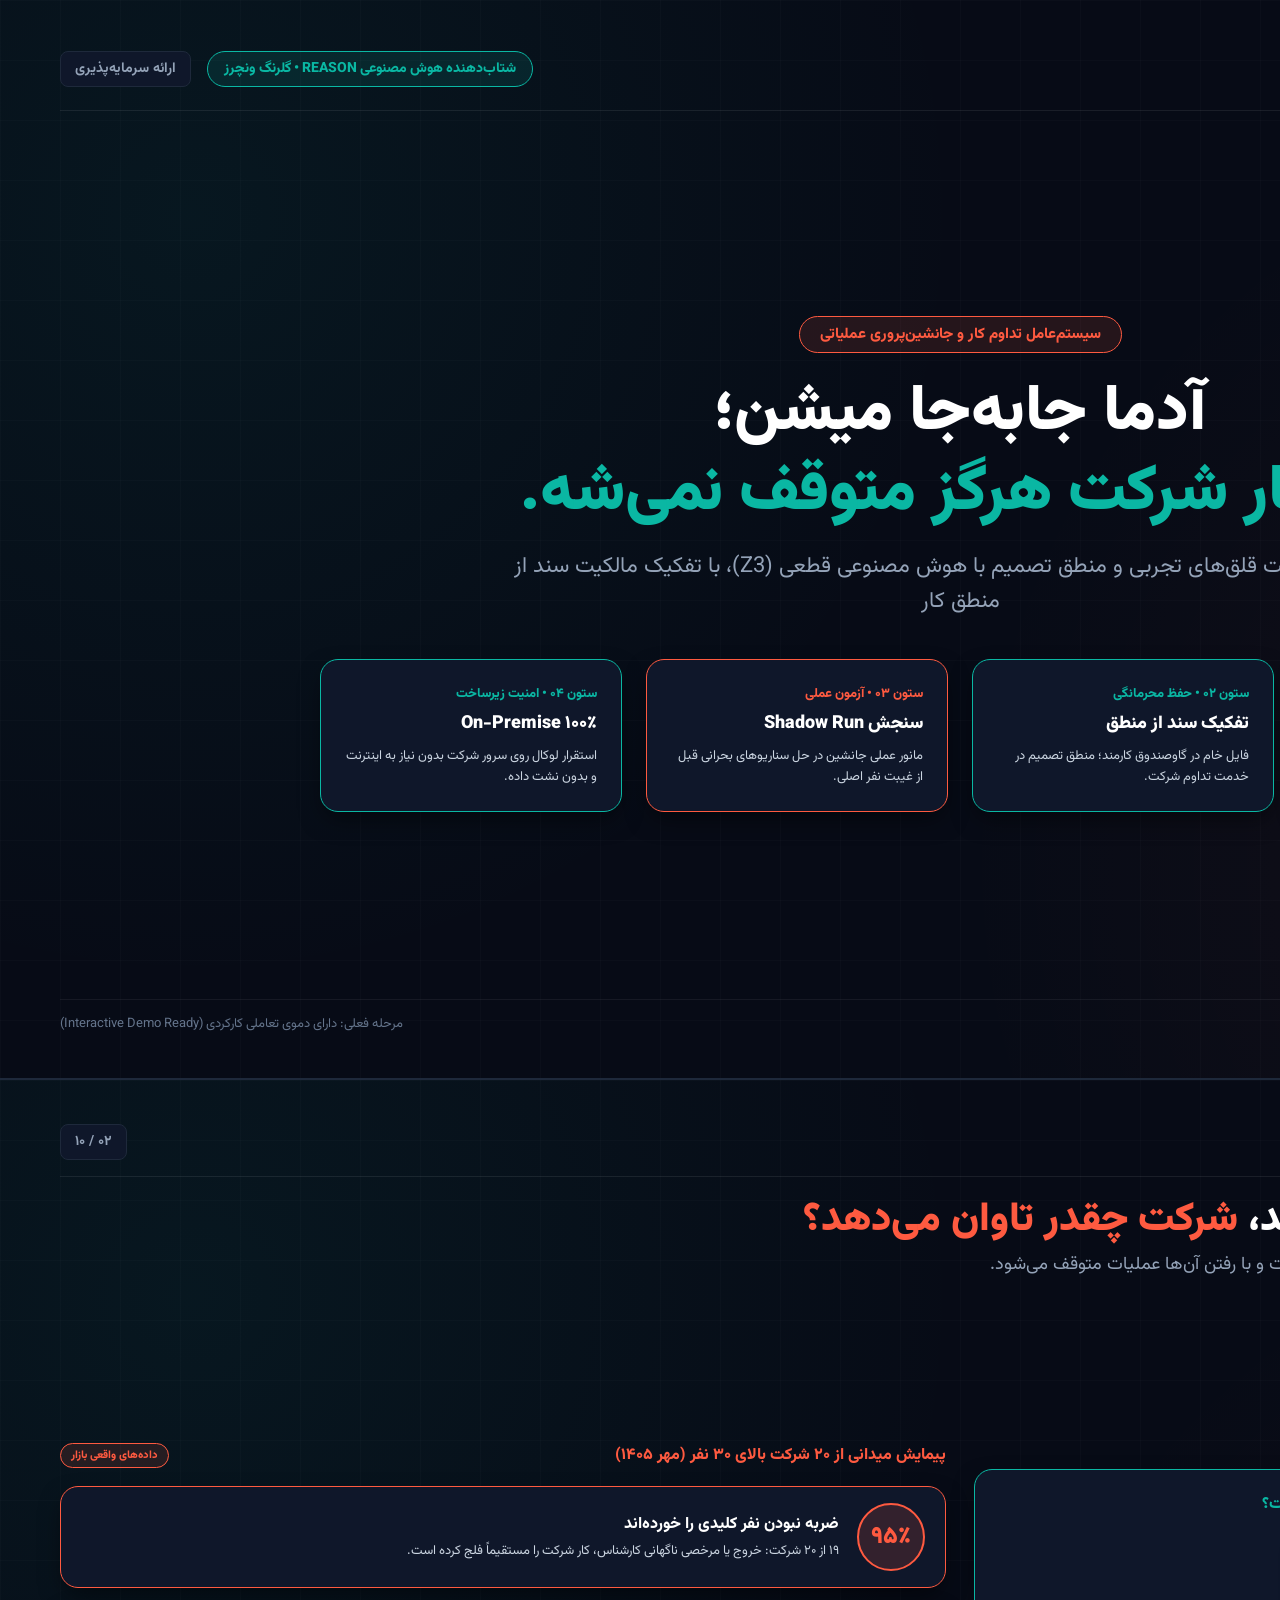
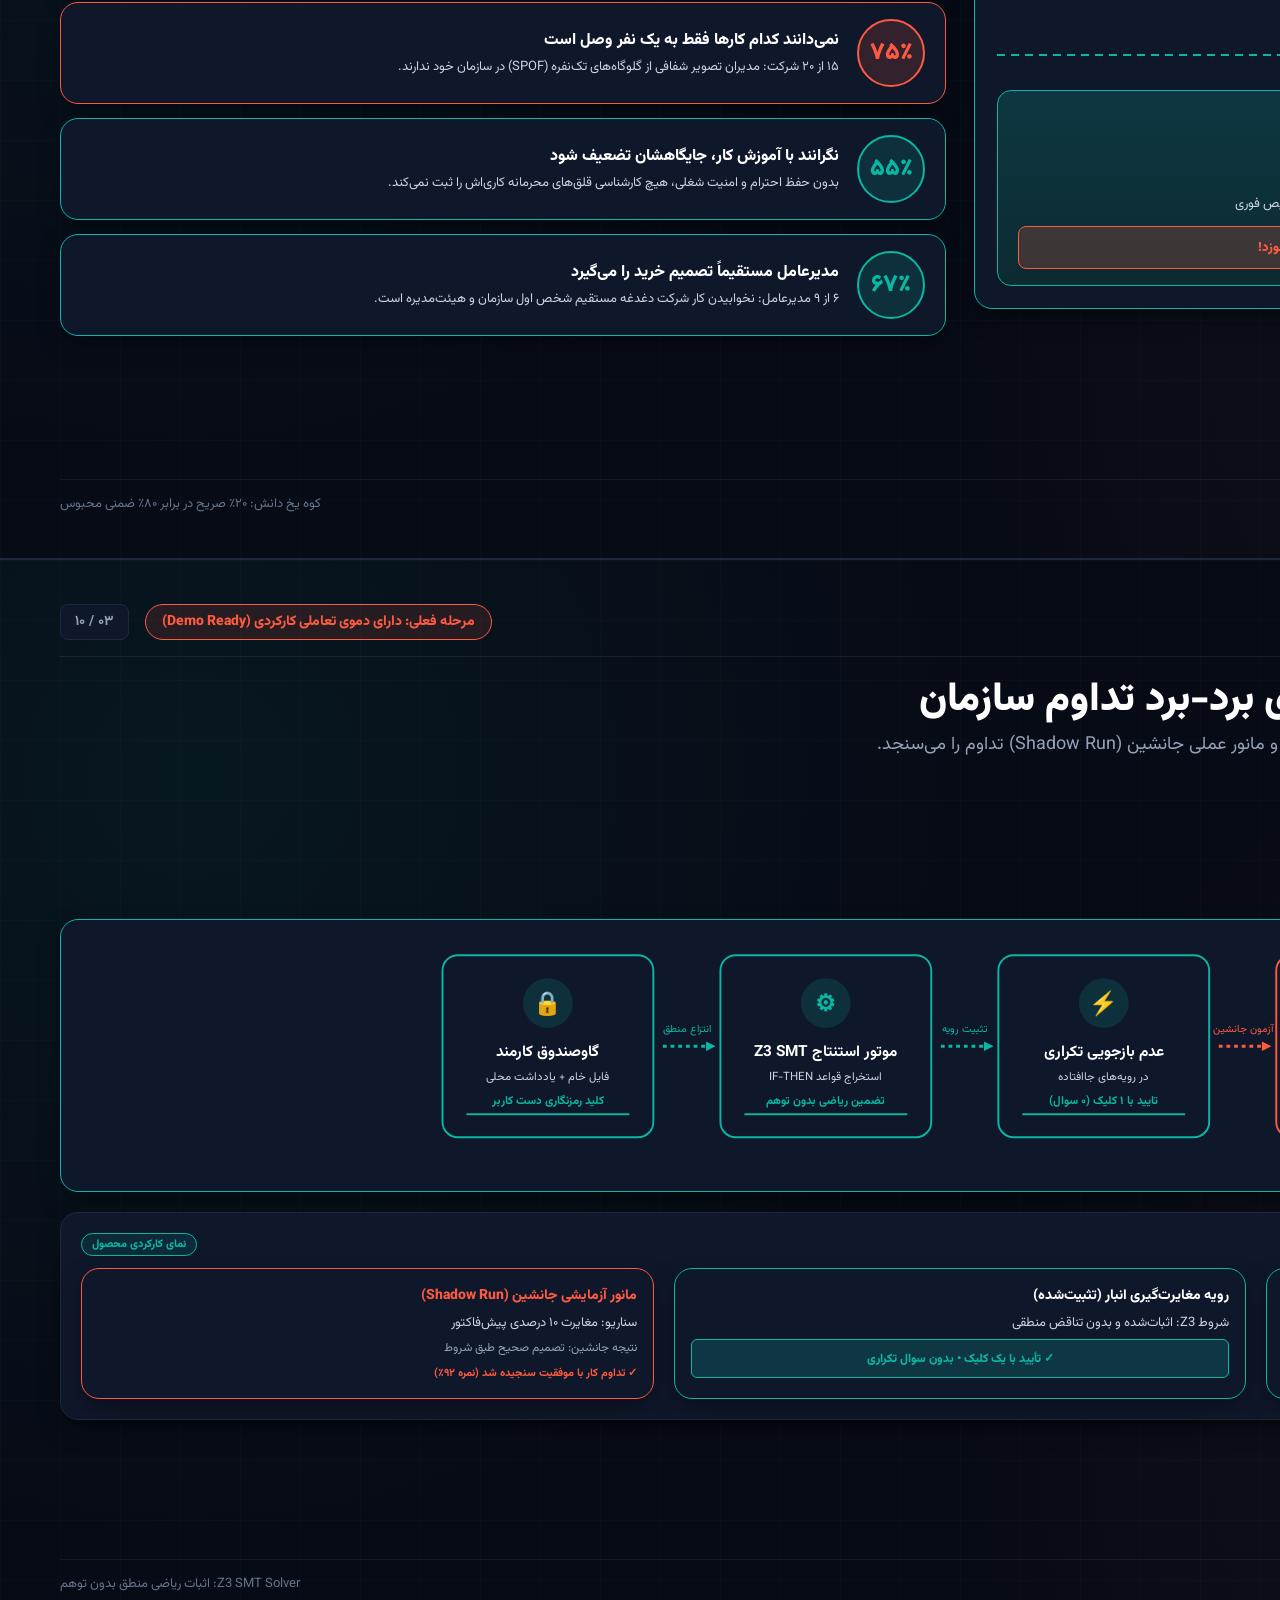
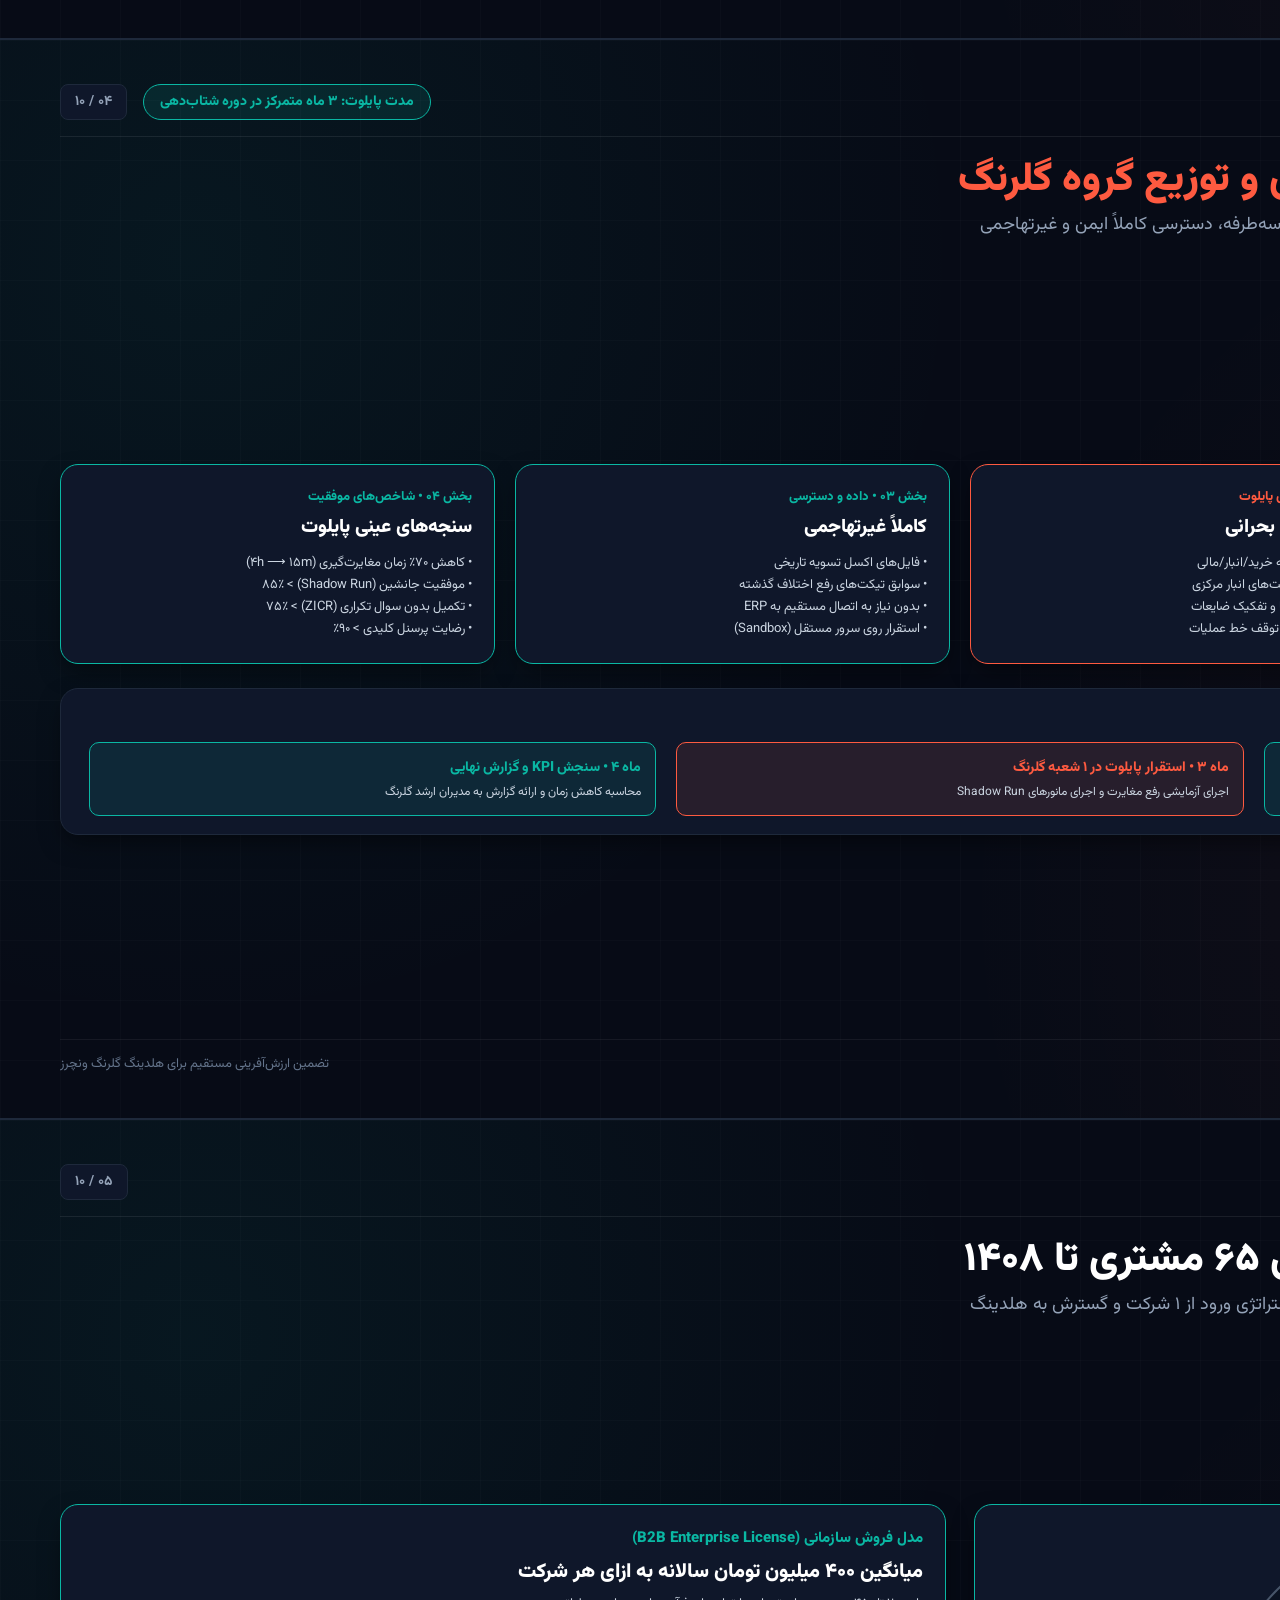
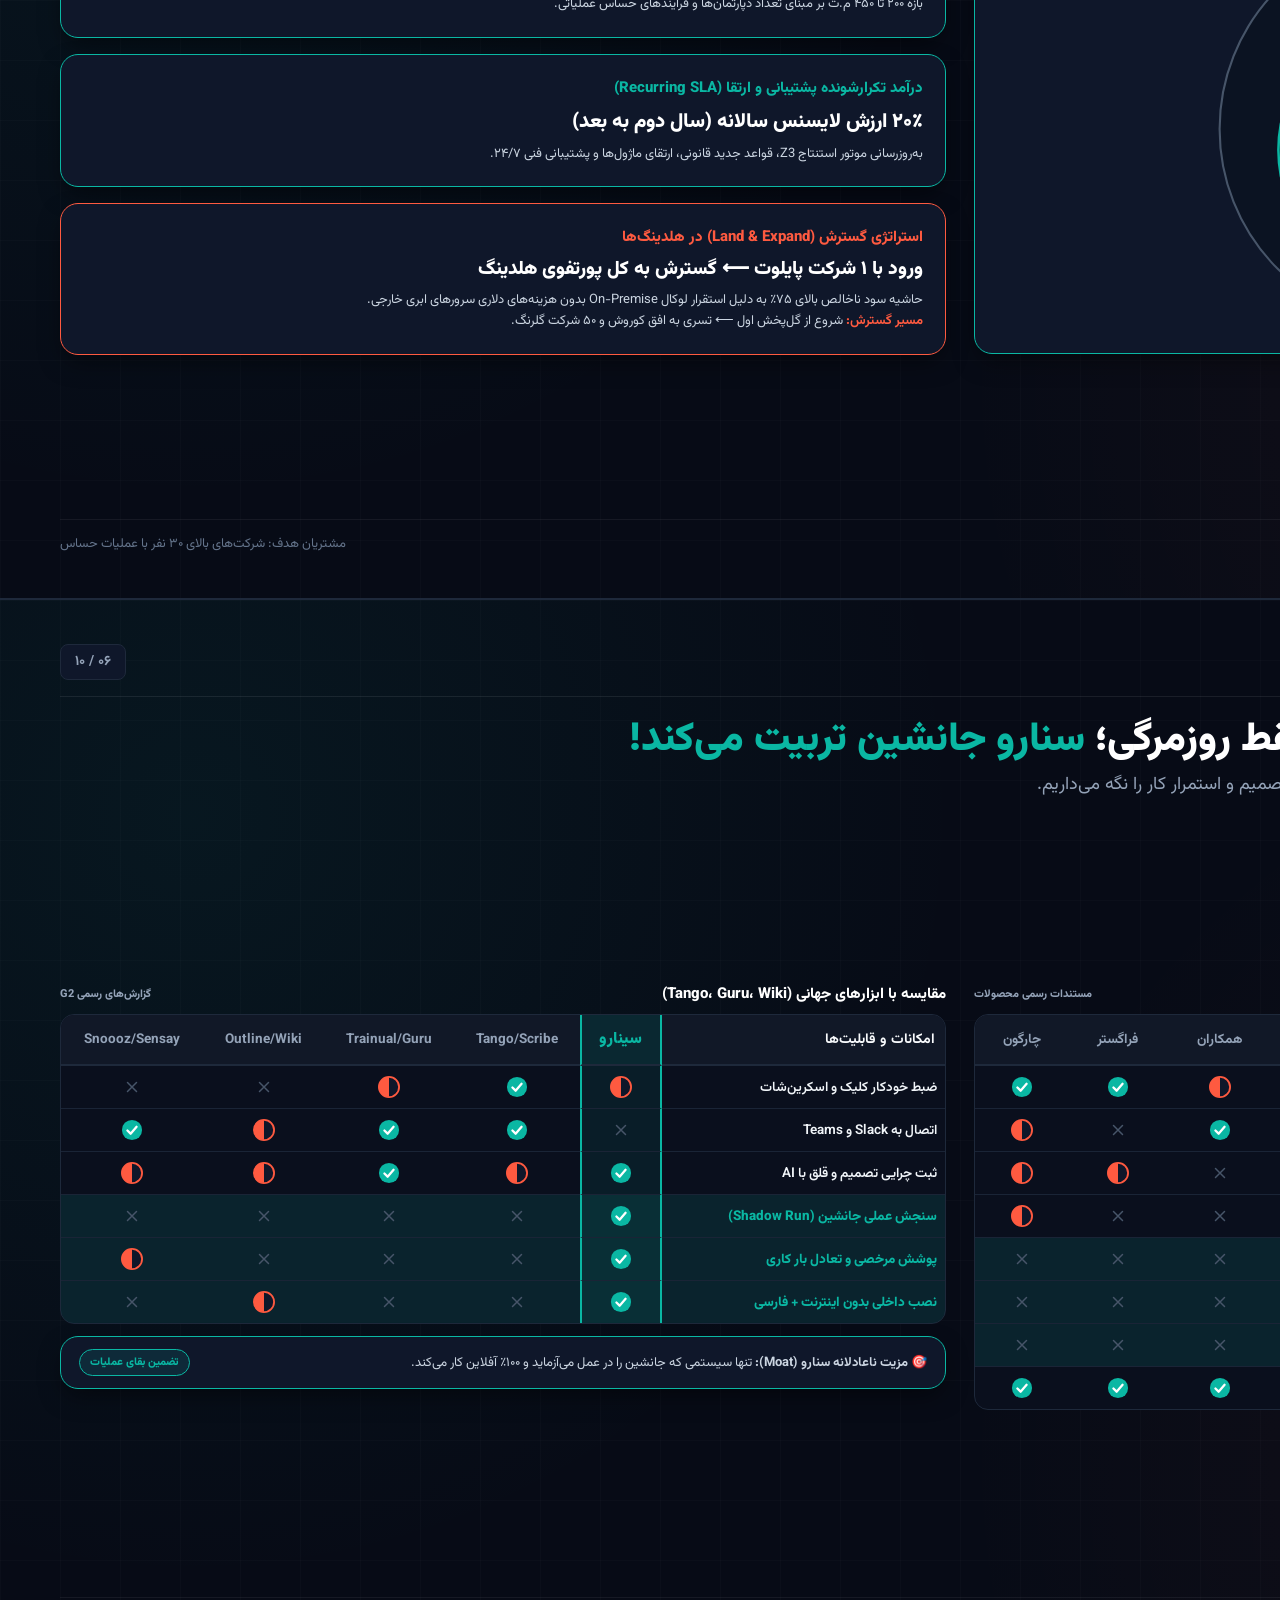
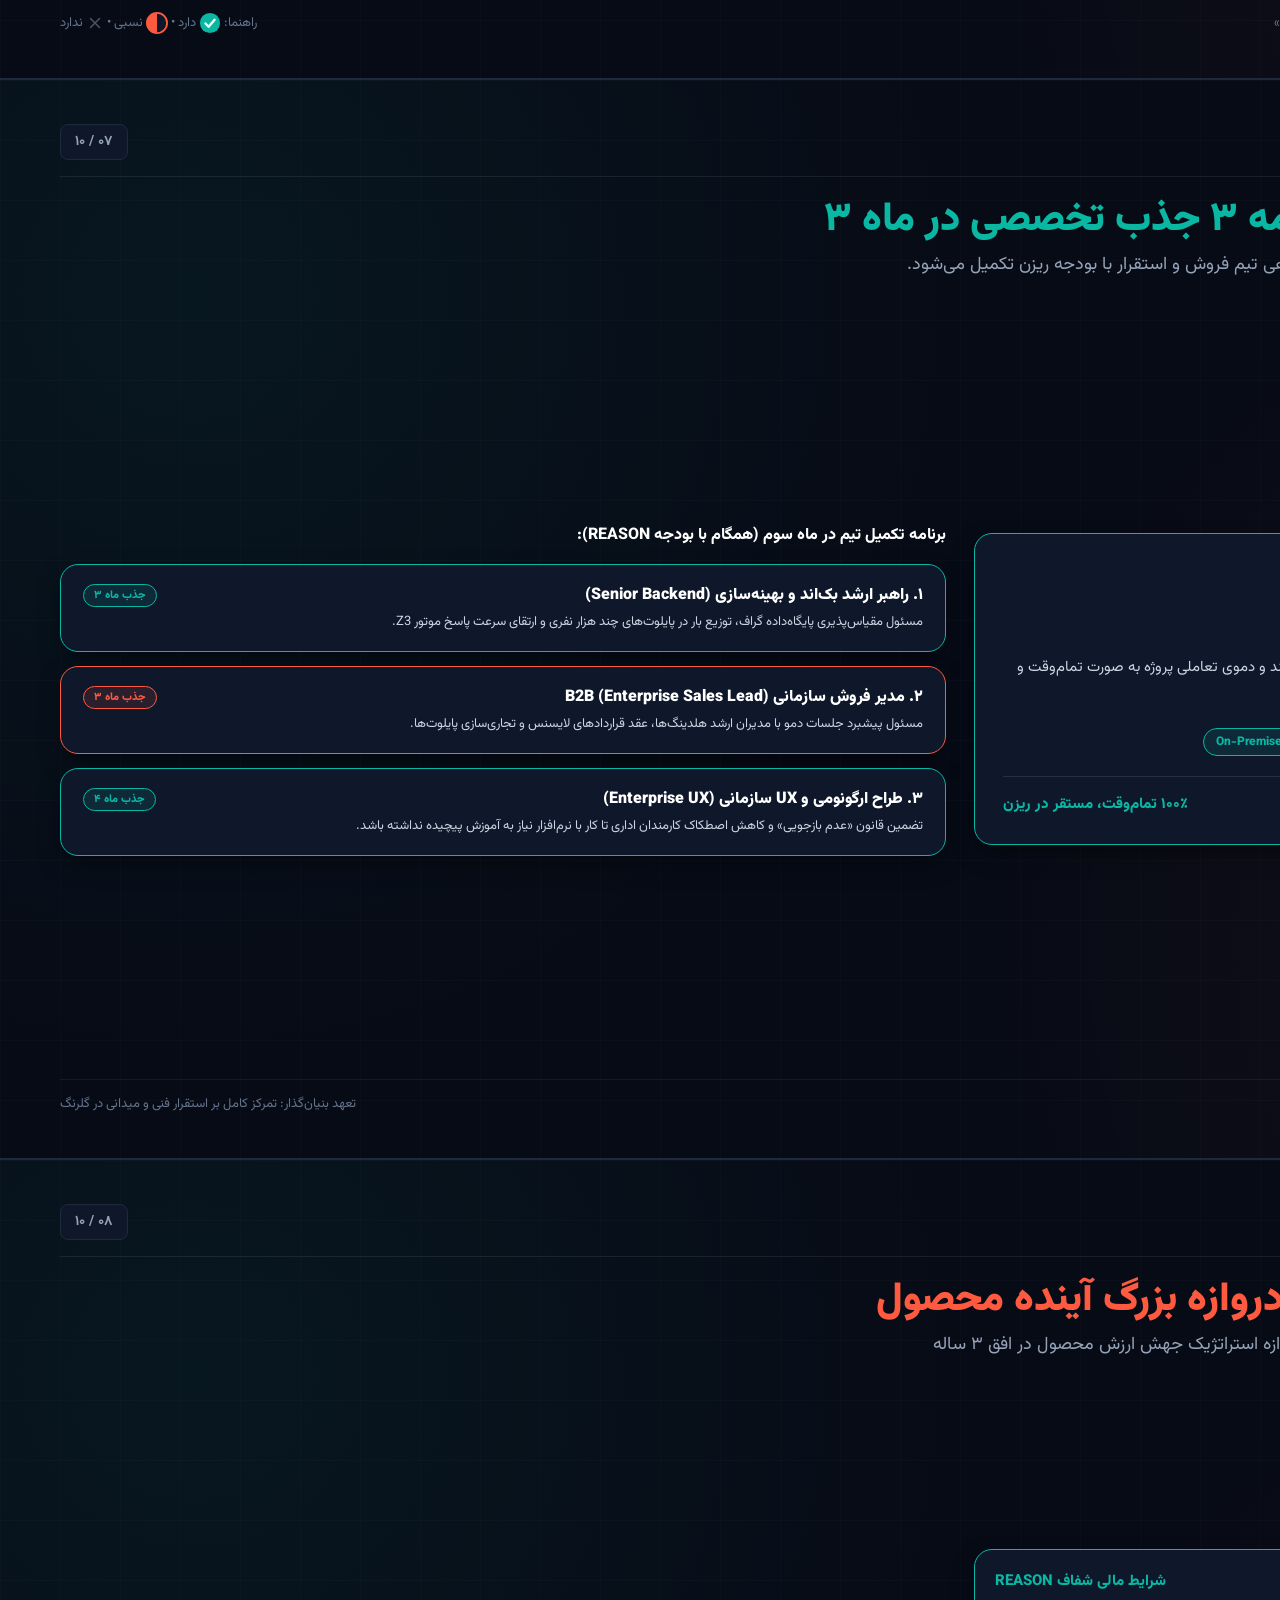
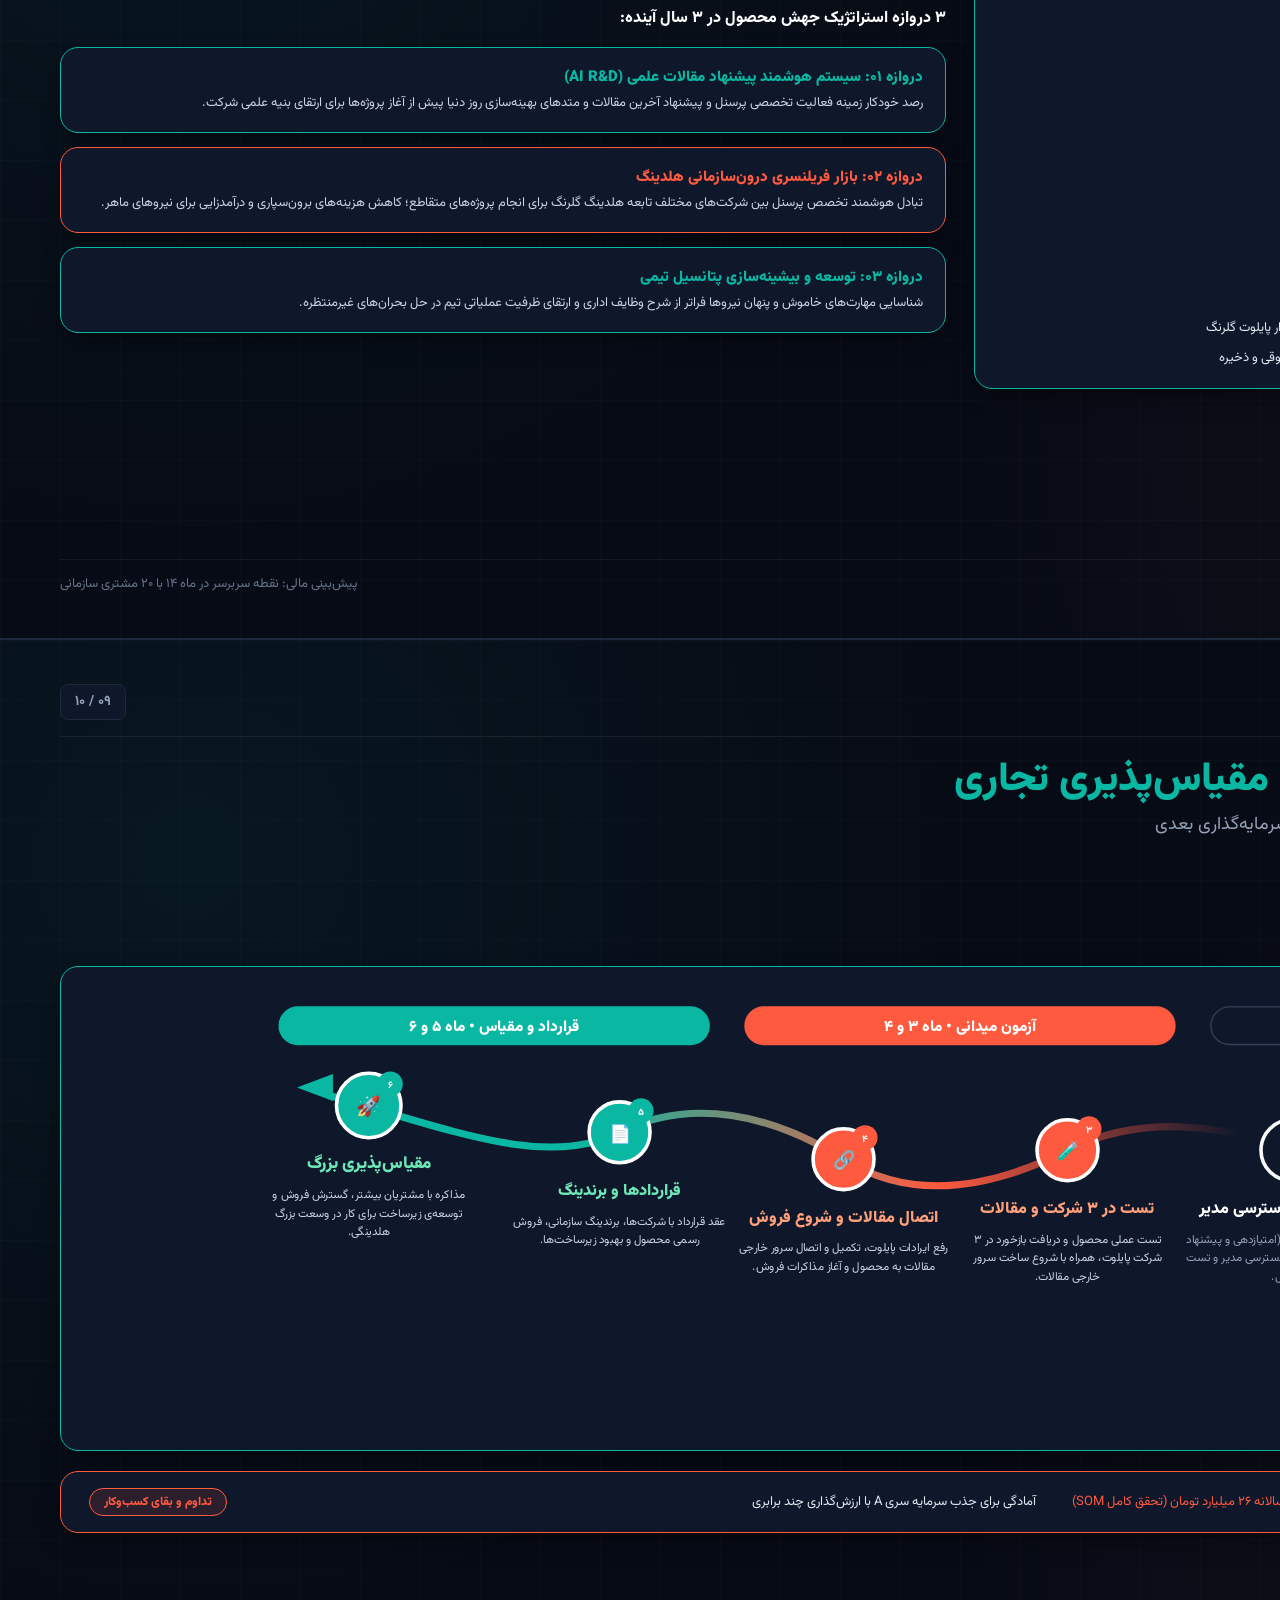
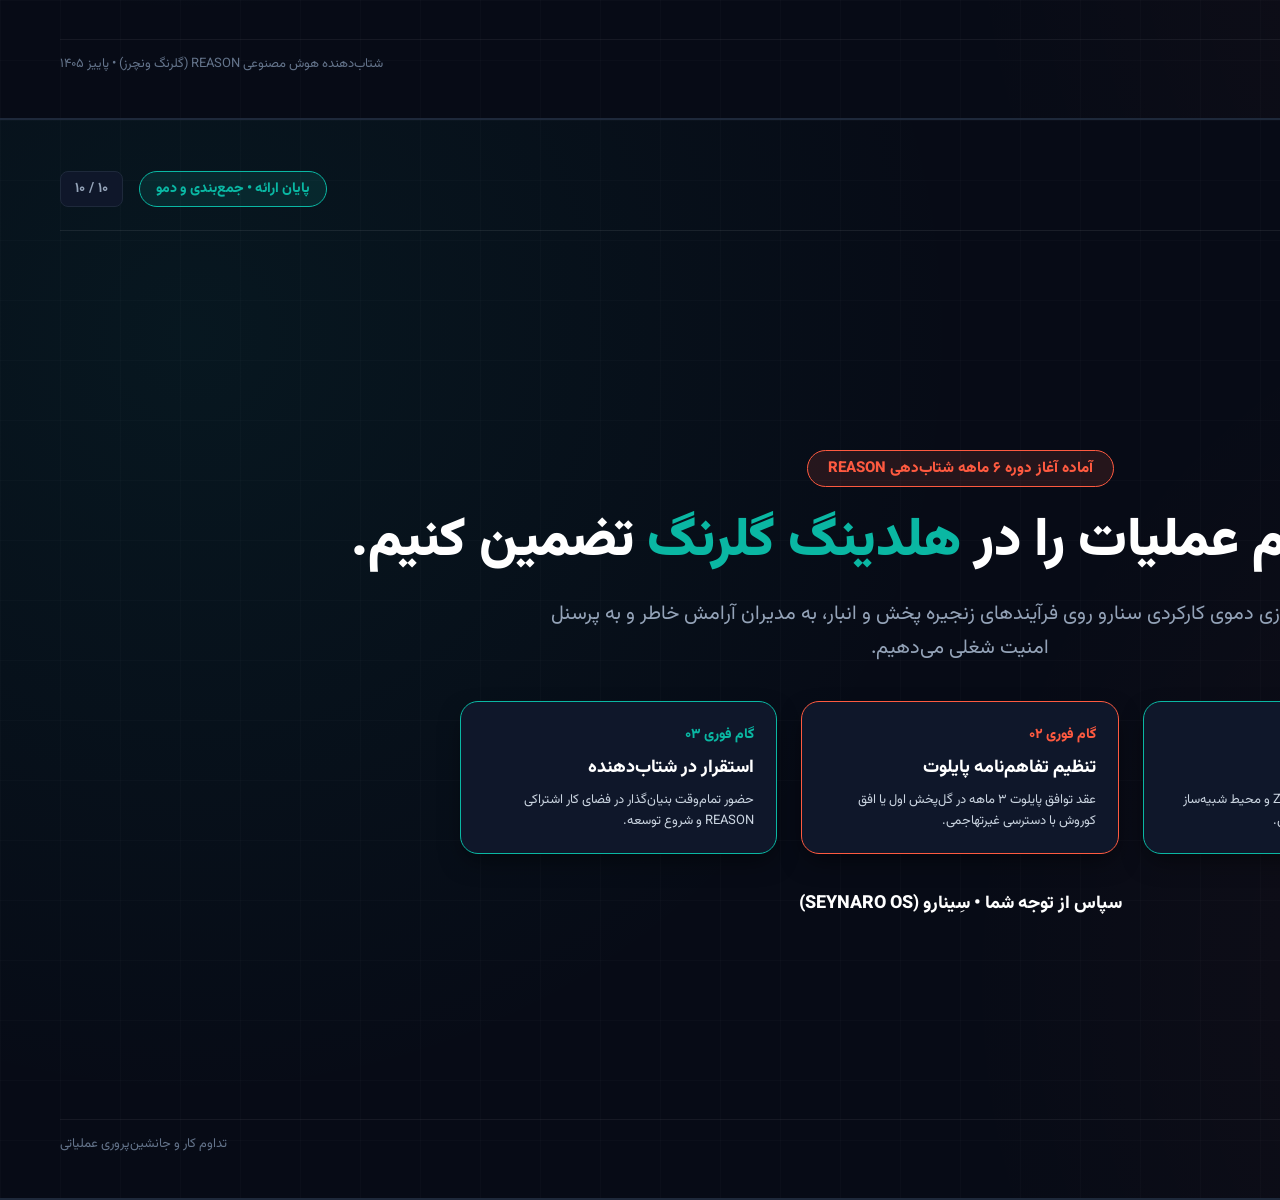
==== Pich-Deck/SEYNARO_Pitch_Deck_REASON.html @ 6a700e8c "Initial commit: Seynaro project documents, pitch deck, solution, website, and agent skills" ====
<!DOCTYPE html>
<html lang="fa" dir="rtl">
<head>
<meta charset="UTF-8">
<title>SEYNARO Pitch Deck - REASON Accelerator (Golrang Ventures)</title>
<style>
@import url('https://fonts.googleapis.com/css2?family=Vazirmatn:wght@300;400;500;600;700;800;900&display=swap');

* {
  box-sizing: border-box;
  margin: 0;
  padding: 0;
  -webkit-font-smoothing: antialiased;
}

body {
  font-family: 'Vazirmatn', -apple-system, BlinkMacSystemFont, 'Segoe UI', Roboto, sans-serif;
  background-color: #050811;
  color: #F8FAFC;
  direction: rtl;
  overflow-x: hidden;
}

@page {
  size: 1920px 1080px;
  margin: 0;
}

.slide {
  width: 1920px;
  height: 1080px;
  max-width: 1920px;
  max-height: 1080px;
  position: relative;
  page-break-after: always;
  background-color: #070B16;
  background-image: 
    radial-gradient(circle at 10% 20%, rgba(10, 183, 163, 0.07) 0%, transparent 40%),
    radial-gradient(circle at 90% 80%, rgba(254, 90, 64, 0.06) 0%, transparent 40%),
    linear-gradient(rgba(255, 255, 255, 0.015) 1px, transparent 1px),
    linear-gradient(90deg, rgba(255, 255, 255, 0.015) 1px, transparent 1px);
  background-size: 100% 100%, 100% 100%, 60px 60px, 60px 60px;
  padding: 44px 60px;
  display: flex;
  flex-direction: column;
  justify-content: space-between;
  overflow: hidden;
  border-bottom: 2px solid #1E293B;
}

.slide-header {
  display: flex;
  justify-content: space-between;
  align-items: center;
  border-bottom: 1.5px solid rgba(255, 255, 255, 0.08);
  padding-bottom: 16px;
  margin-bottom: 18px;
}

.header-left, .header-right {
  display: flex;
  align-items: center;
  gap: 16px;
}

.badge-tag {
  background: rgba(10, 183, 163, 0.12);
  border: 1.5px solid #0AB7A3;
  color: #0AB7A3;
  padding: 6px 16px;
  border-radius: 9999px;
  font-size: 14px;
  font-weight: 800;
  display: inline-flex;
  align-items: center;
  gap: 8px;
}

.badge-tag.coral {
  background: rgba(254, 90, 64, 0.12);
  border-color: #FE5A40;
  color: #FE5A40;
}

.slide-num-pill {
  background: #0F172A;
  border: 1px solid #1E293B;
  color: #94A3B8;
  padding: 6px 14px;
  border-radius: 8px;
  font-size: 14px;
  font-weight: 700;
}

.logo-container {
  display: flex;
  align-items: center;
  gap: 12px;
}

.logo-text {
  font-size: 24px;
  font-weight: 900;
  letter-spacing: -0.5px;
  color: #FFFFFF;
}

.logo-text span {
  color: #0AB7A3;
}

.slide-title-group {
  margin-bottom: 20px;
}

.slide-main-title {
  font-size: 40px;
  font-weight: 900;
  line-height: 1.25;
  color: #FFFFFF;
  margin-bottom: 6px;
}

.slide-subtitle {
  font-size: 18px;
  font-weight: 400;
  color: #94A3B8;
  line-height: 1.6;
}

.slide-body {
  flex: 1;
  display: flex;
  flex-direction: column;
  justify-content: center;
  position: relative;
  z-index: 10;
}

.slide-footer {
  display: flex;
  justify-content: space-between;
  align-items: center;
  padding-top: 14px;
  border-top: 1px solid rgba(255, 255, 255, 0.06);
  font-size: 13px;
  color: #64748B;
}

.slide-footer-right {
  display: flex;
  align-items: center;
  gap: 20px;
}

.grid-2 {
  display: grid;
  grid-template-columns: 1fr 1fr;
  gap: 28px;
  align-items: center;
}

.card-dark {
  background: #0F172A;
  border: 1.5px solid #1E293B;
  border-radius: 18px;
  padding: 24px;
  position: relative;
  box-shadow: 0 10px 25px -5px rgba(0, 0, 0, 0.5);
}

.comp-table {
  width: 100%;
  border-collapse: separate;
  border-spacing: 0;
  border-radius: 14px;
  overflow: hidden;
  border: 1.5px solid #1E293B;
  background: #0A0F1D;
  font-size: 13.5px;
}

.comp-table th {
  background: #111827;
  padding: 12px 10px;
  color: #94A3B8;
  font-weight: 700;
  text-align: center;
  border-bottom: 2px solid #1E293B;
}

.comp-table th.th-feature {
  text-align: right;
  width: 32%;
  color: #F8FAFC;
  font-size: 14px;
}

.comp-table th.th-seynaro {
  background: rgba(10, 183, 163, 0.15);
  color: #0AB7A3;
  font-weight: 900;
  font-size: 16px;
  border-left: 2px solid #0AB7A3;
  border-right: 2px solid #0AB7A3;
}

.comp-table td {
  padding: 10px 8px;
  text-align: center;
  border-bottom: 1px solid #1A2436;
  color: #CBD5E1;
}

.comp-table td.td-feature {
  text-align: right;
  font-weight: 600;
  color: #F1F5F9;
}

.comp-table td.td-seynaro {
  background: rgba(10, 183, 163, 0.08);
  font-weight: 800;
  border-left: 2px solid #0AB7A3;
  border-right: 2px solid #0AB7A3;
}

.comp-table tr:last-child td {
  border-bottom: none;
}
</style>
</head>
<body>

<div class="slide" id="slide-1">
  <div class="slide-header">
    <div class="header-right">
      <div class="logo-container">
        <svg viewBox="540 360 860 960" width="44" height="50" style="vertical-align: middle;">
  <defs>
    <mask id="logo_m" maskUnits="userSpaceOnUse" x="500" y="300" width="960" height="1100">
      <rect x="500" y="300" width="960" height="1100" fill="#fff"/>
      <circle cx="1020" cy="740" r="112" fill="#000"/>
      <circle cx="910" cy="948" r="112" fill="#000"/>
    </mask>
  </defs>
  <g mask="url(#logo_m)" stroke-linecap="round" stroke-width="260" fill="none">
    <line x1="1010" y1="530" x2="710" y2="870" stroke="#0AB7A3"/>
    <line x1="1220" y1="820" x2="940" y2="1160" stroke="#F8FAFC"/>
  </g>
  <circle cx="1020" cy="740" r="54" fill="#FE5A40"/>
  <circle cx="910" cy="948" r="54" fill="#FE5A40"/>
</svg>
        <div class="logo-text">سِینارو <span>SEYNARO</span></div>
      </div>
    </div>
    <div class="header-left">
      <div class="badge-tag">شتاب‌دهنده هوش مصنوعی REASON • گلرنگ ونچرز</div>
      <div class="slide-num-pill">ارائه سرمایه‌پذیری</div>
    </div>
  </div>

  <div class="slide-body" style="align-items: center; text-align: center; justify-content: center;">
    <div class="badge-tag coral" style="font-size: 15px; padding: 6px 20px; margin-bottom: 20px;">سیستم‌عامل تداوم کار و جانشین‌پروری عملیاتی</div>
    
    <h1 style="font-size: 64px; font-weight: 900; line-height: 1.25; margin-bottom: 16px; color: #FFFFFF;">
      آدما جابه‌جا میشن؛<br>
      <span style="color: #0AB7A3;">اما کار شرکت هرگز متوقف نمی‌شه.</span>
    </h1>
    
    <p style="font-size: 22px; color: #94A3B8; max-width: 900px; line-height: 1.6; margin-bottom: 40px;">
      راهکار جامع ثبت قلق‌های تجربی و منطق تصمیم با هوش مصنوعی قطعی (Z3)، با تفکیک مالکیت سند از منطق کار
    </p>

    <div style="display: grid; grid-template-columns: repeat(4, 1fr); gap: 24px; width: 100%; max-width: 1280px; text-align: right;">
      <div class="card-dark" style="border-color: #0AB7A3;">
        <div style="font-size: 13px; font-weight: 800; color: #0AB7A3; margin-bottom: 6px;">ستون ۰۱ • منطق قطعی</div>
        <div style="font-size: 18px; font-weight: 900; color: #FFFFFF; margin-bottom: 8px;">استنتاج Z3 SMT</div>
        <div style="font-size: 13px; color: #CBD5E1; line-height: 1.6;">اثبات ریاضی درستی تصمیمات بدون توهم مدل‌های زبانی.</div>
      </div>

      <div class="card-dark" style="border-color: #0AB7A3;">
        <div style="font-size: 13px; font-weight: 800; color: #0AB7A3; margin-bottom: 6px;">ستون ۰۲ • حفظ محرمانگی</div>
        <div style="font-size: 18px; font-weight: 900; color: #FFFFFF; margin-bottom: 8px;">تفکیک سند از منطق</div>
        <div style="font-size: 13px; color: #CBD5E1; line-height: 1.6;">فایل خام در گاوصندوق کارمند؛ منطق تصمیم در خدمت تداوم شرکت.</div>
      </div>

      <div class="card-dark" style="border-color: #FE5A40;">
        <div style="font-size: 13px; font-weight: 800; color: #FE5A40; margin-bottom: 6px;">ستون ۰۳ • آزمون عملی</div>
        <div style="font-size: 18px; font-weight: 900; color: #FFFFFF; margin-bottom: 8px;">سنجش Shadow Run</div>
        <div style="font-size: 13px; color: #CBD5E1; line-height: 1.6;">مانور عملی جانشین در حل سناریوهای بحرانی قبل از غیبت نفر اصلی.</div>
      </div>

      <div class="card-dark" style="border-color: #0AB7A3;">
        <div style="font-size: 13px; font-weight: 800; color: #0AB7A3; margin-bottom: 6px;">ستون ۰۴ • امنیت زیرساخت</div>
        <div style="font-size: 18px; font-weight: 900; color: #FFFFFF; margin-bottom: 8px;">۱۰۰٪ On-Premise</div>
        <div style="font-size: 13px; color: #CBD5E1; line-height: 1.6;">استقرار لوکال روی سرور شرکت بدون نیاز به اینترنت و بدون نشت داده.</div>
      </div>
    </div>
  </div>

  <div class="slide-footer">
    <div>ارائه ارزیابی شتاب‌دهنده REASON (گلرنگ ونچرز) • پاییز ۱۴۰۵</div>
    <div class="slide-footer-right">
      <span>مرحله فعلی: دارای دموی تعاملی کارکردی (Interactive Demo Ready)</span>
    </div>
  </div>
</div>


<div class="slide" id="slide-2">
  <div class="slide-header">
    <div class="header-right">
      <div class="badge-tag coral">اسلاید ۱ از ۸ • مسئله</div>
    </div>
    <div class="header-left">
      <div class="slide-num-pill">۰۲ / ۱۰</div>
    </div>
  </div>

  <div class="slide-title-group">
    <h1 class="slide-main-title">
      اگر فردا صبح ۳ کارشناس کلیدی نیایند، <span style="color: #FE5A40;">شرکت چقدر تاوان می‌دهد؟</span>
    </h1>
    <p class="slide-subtitle">
      دستورالعمل‌ها در سیستم هست؛ اما قلق‌های حل بحران در ذهن افراد محبوس است و با رفتن آن‌ها عملیات متوقف می‌شود.
    </p>
  </div>

  <div class="slide-body">
    <div class="grid-2">
      <!-- Right: Knowledge Iceberg HTML + Vector Architecture -->
      <div class="card-dark" style="border-color: #0AB7A3; padding: 22px; display: flex; flex-direction: column; justify-content: space-between; height: 440px;">
        <!-- Card Header -->
        <div style="font-size: 16px; font-weight: 800; color: #0AB7A3; text-align: center;">
          کوه یخ دانش سازمانی: چرایی تصمیم‌ها کجاست؟
        </div>

        <!-- Upper Tip: Explicit Knowledge (20%) -->
        <div style="background: #F8FAFC; border: 1.5px solid #FFFFFF; border-radius: 12px; padding: 10px 16px; text-align: center; max-width: 340px; margin: 4px auto 0; box-shadow: 0 4px 15px rgba(0,0,0,0.4);">
          <div style="font-size: 15px; font-weight: 900; color: #070B16;">۲۰٪ دانش صریح (مکتوب و رسمی)</div>
          <div style="font-size: 12px; color: #334155; font-weight: 700; margin-top: 3px;">اکسل‌ها، مستندات، آیین‌نامه‌ها</div>
          <div style="font-size: 11px; color: #FE5A40; font-weight: 800; margin-top: 2px;">(منسوخ پس از ۶ ماه)</div>
        </div>

        <!-- Waterline Separator -->
        <div style="margin: 8px 0; display: flex; align-items: center; justify-content: center; gap: 10px;">
          <div style="flex: 1; height: 1.5px; background: repeating-linear-gradient(to left, #0AB7A3, #0AB7A3 8px, transparent 8px, transparent 14px);"></div>
          <span style="font-size: 11px; font-weight: 800; color: #0AB7A3; background: #070B16; padding: 3px 12px; border-radius: 20px; border: 1px solid #0AB7A3;">سطح آب • مرز آشکاری دانش</span>
          <div style="flex: 1; height: 1.5px; background: repeating-linear-gradient(to right, #0AB7A3, #0AB7A3 8px, transparent 8px, transparent 14px);"></div>
        </div>

        <!-- Lower Massive Body: Tacit Knowledge (80%) -->
        <div style="background: linear-gradient(180deg, rgba(10, 183, 163, 0.2) 0%, rgba(6, 78, 59, 0.35) 100%); border: 1.5px solid #0AB7A3; border-radius: 14px; padding: 16px 20px; text-align: center; display: flex; flex-direction: column; gap: 8px;">
          <div style="font-size: 18px; font-weight: 900; color: #FFFFFF;">۸۰٪ دانش ضمنی (کوه یخ پنهان)</div>
          <div style="font-size: 14px; font-weight: 700; color: #A7F3D0;">قلق‌های تجربی و فوت‌وفن حیاتی کار</div>
          <div style="font-size: 13px; color: #CBD5E1; line-height: 1.6;">
            «اگر مدیر باتجربه بود چه تصمیمی می‌گرفت؟»<br>
            استثناهای نانوشته در تسویه و انبار • ارتباطات غیررسمی برای ترخیص فوری
          </div>
          
          <div style="background: rgba(254, 90, 64, 0.2); border: 1px solid #FE5A40; border-radius: 8px; padding: 8px 12px; margin-top: 4px;">
            <span style="font-size: 13px; font-weight: 900; color: #FE5A40;">
              با خروج یا غیبت کارشناس، این ۸۰٪ کاملاً در سازمان می‌سوزد!
            </span>
          </div>
        </div>
      </div>

      <!-- Left: Survey Infographic Cards (Clean HTML with high contrast & zero overlap) -->
      <div style="display: flex; flex-direction: column; gap: 14px;">
        <div style="display: flex; justify-content: space-between; align-items: center; margin-bottom: 4px;">
          <span style="font-size: 16px; font-weight: 800; color: #FE5A40;">پیمایش میدانی از ۲۰ شرکت بالای ۳۰ نفر (مهر ۱۴۰۵)</span>
          <span class="badge-tag coral" style="font-size: 11px; padding: 3px 10px;">داده‌های واقعی بازار</span>
        </div>

        <!-- Metric 1 -->
        <div class="card-dark" style="border-color: #FE5A40; padding: 16px 20px; display: flex; align-items: center; gap: 18px;">
          <div style="min-width: 68px; height: 68px; border-radius: 50%; background: rgba(254, 90, 64, 0.15); border: 2px solid #FE5A40; display: flex; align-items: center; justify-content: center; font-size: 24px; font-weight: 900; color: #FE5A40;">
            ۹۵٪
          </div>
          <div>
            <div style="font-size: 16px; font-weight: 800; color: #FFFFFF; margin-bottom: 4px;">ضربه نبودن نفر کلیدی را خورده‌اند</div>
            <div style="font-size: 13px; color: #CBD5E1;">۱۹ از ۲۰ شرکت: خروج یا مرخصی ناگهانی کارشناس، کار شرکت را مستقیماً فلج کرده است.</div>
          </div>
        </div>

        <!-- Metric 2 -->
        <div class="card-dark" style="border-color: #FE5A40; padding: 16px 20px; display: flex; align-items: center; gap: 18px;">
          <div style="min-width: 68px; height: 68px; border-radius: 50%; background: rgba(254, 90, 64, 0.15); border: 2px solid #FE5A40; display: flex; align-items: center; justify-content: center; font-size: 24px; font-weight: 900; color: #FE5A40;">
            ۷۵٪
          </div>
          <div>
            <div style="font-size: 16px; font-weight: 800; color: #FFFFFF; margin-bottom: 4px;">نمی‌دانند کدام کارها فقط به یک نفر وصل است</div>
            <div style="font-size: 13px; color: #CBD5E1;">۱۵ از ۲۰ شرکت: مدیران تصویر شفافی از گلوگاه‌های تک‌نفره (SPOF) در سازمان خود ندارند.</div>
          </div>
        </div>

        <!-- Metric 3 -->
        <div class="card-dark" style="border-color: #0AB7A3; padding: 16px 20px; display: flex; align-items: center; gap: 18px;">
          <div style="min-width: 68px; height: 68px; border-radius: 50%; background: rgba(10, 183, 163, 0.15); border: 2px solid #0AB7A3; display: flex; align-items: center; justify-content: center; font-size: 24px; font-weight: 900; color: #0AB7A3;">
            ۵۵٪
          </div>
          <div>
            <div style="font-size: 16px; font-weight: 800; color: #FFFFFF; margin-bottom: 4px;">نگرانند با آموزش کار، جایگاهشان تضعیف شود</div>
            <div style="font-size: 13px; color: #CBD5E1;">بدون حفظ احترام و امنیت شغلی، هیچ کارشناسی قلق‌های محرمانه کاری‌اش را ثبت نمی‌کند.</div>
          </div>
        </div>

        <!-- Metric 4 -->
        <div class="card-dark" style="border-color: #0AB7A3; padding: 16px 20px; display: flex; align-items: center; gap: 18px;">
          <div style="min-width: 68px; height: 68px; border-radius: 50%; background: rgba(10, 183, 163, 0.15); border: 2px solid #0AB7A3; display: flex; align-items: center; justify-content: center; font-size: 24px; font-weight: 900; color: #0AB7A3;">
            ۶۷٪
          </div>
          <div>
            <div style="font-size: 16px; font-weight: 800; color: #FFFFFF; margin-bottom: 4px;">مدیرعامل مستقیماً تصمیم خرید را می‌گیرد</div>
            <div style="font-size: 13px; color: #CBD5E1;">۶ از ۹ مدیرعامل: نخوابیدن کار شرکت دغدغه مستقیم شخص اول سازمان و هیئت‌مدیره است.</div>
          </div>
        </div>
      </div>
    </div>
  </div>

  <div class="slide-footer">
    <div>نکته راهنمای شتاب‌دهنده: «ارائه را با مسئله آغاز کنید؛ اگر عدد یا نمونه واقعی دارید حتماً بیاورید.»</div>
    <div class="slide-footer-right">
      <span>کوه یخ دانش: ۲۰٪ صریح در برابر ۸۰٪ ضمنی محبوس</span>
    </div>
  </div>
</div>


<div class="slide" id="slide-3">
  <div class="slide-header">
    <div class="header-right">
      <div class="badge-tag">اسلاید ۲ از ۸ • راهکار و نقش هوش مصنوعی</div>
    </div>
    <div class="header-left">
      <div class="badge-tag coral">مرحله فعلی: دارای دموی تعاملی کارکردی (Demo Ready)</div>
      <div class="slide-num-pill">۰۳ / ۱۰</div>
    </div>
  </div>

  <div class="slide-title-group">
    <h1 class="slide-main-title">
      سند نزد کارمند، <span style="color: #0AB7A3;">منطق نزد شرکت:</span> بازی برد-برد تداوم سازمان
    </h1>
    <p class="slide-subtitle">
      چرا هوش مصنوعی؟ استنتاج قطعی Z3 SMT چرایی و شروط کار را استخراج می‌کند و مانور عملی جانشین (Shadow Run) تداوم را می‌سنجد.
    </p>
  </div>

  <div class="slide-body">
    <!-- SVG Architecture Flow -->
    <div class="card-dark" style="border-color: #0AB7A3; padding: 16px; margin-bottom: 20px;">
      <svg viewBox="0 0 1100 240" width="100%" height="230" style="overflow: visible;">
  <!-- Node 1: Employee Vault -->
  <g transform="translate(10, 20)">
    <rect x="0" y="0" width="220" height="190" rx="16" fill="#0F172A" stroke="#0AB7A3" stroke-width="2"/>
    <circle cx="110" cy="50" r="26" fill="rgba(10, 183, 163, 0.15)"/>
    <text x="110" y="58" fill="#0AB7A3" font-size="24" font-weight="bold" text-anchor="middle">🔒</text>
    <text x="110" y="105" fill="#FFFFFF" font-size="16" font-weight="bold" text-anchor="middle">گاوصندوق کارمند</text>
    <text x="110" y="130" fill="#CBD5E1" font-size="12" text-anchor="middle">فایل خام + یادداشت محلی</text>
    <text x="110" y="155" fill="#0AB7A3" font-size="12" font-weight="bold" text-anchor="middle">کلید رمزنگاری دست کاربر</text>
    <rect x="25" y="165" width="170" height="2" fill="#0AB7A3"/>
  </g>

  <!-- Flow 1 -->
  <path d="M 240 115 L 290 115" stroke="#0AB7A3" stroke-width="3" stroke-dasharray="4,4"/>
  <polygon points="295,115 285,110 285,120" fill="#0AB7A3"/>
  <text x="265" y="100" fill="#0AB7A3" font-size="11" text-anchor="middle">انتزاع منطق</text>

  <!-- Node 2: Logic Extraction Gate -->
  <g transform="translate(300, 20)">
    <rect x="0" y="0" width="220" height="190" rx="16" fill="#0F172A" stroke="#0AB7A3" stroke-width="2"/>
    <circle cx="110" cy="50" r="26" fill="rgba(10, 183, 163, 0.15)"/>
    <text x="110" y="58" fill="#0AB7A3" font-size="24" font-weight="bold" text-anchor="middle">⚙</text>
    <text x="110" y="105" fill="#FFFFFF" font-size="16" font-weight="bold" text-anchor="middle">موتور استنتاج Z3 SMT</text>
    <text x="110" y="130" fill="#CBD5E1" font-size="12" text-anchor="middle">استخراج قواعد IF-THEN</text>
    <text x="110" y="155" fill="#0AB7A3" font-size="12" font-weight="bold" text-anchor="middle">تضمین ریاضی بدون توهم</text>
    <rect x="25" y="165" width="170" height="2" fill="#0AB7A3"/>
  </g>

  <!-- Flow 2 -->
  <path d="M 530 115 L 580 115" stroke="#0AB7A3" stroke-width="3" stroke-dasharray="4,4"/>
  <polygon points="585,115 575,110 575,120" fill="#0AB7A3"/>
  <text x="555" y="100" fill="#0AB7A3" font-size="11" text-anchor="middle">تثبیت رویه</text>

  <!-- Node 3: Zero Interrogation Flow -->
  <g transform="translate(590, 20)">
    <rect x="0" y="0" width="220" height="190" rx="16" fill="#0F172A" stroke="#0AB7A3" stroke-width="2"/>
    <circle cx="110" cy="50" r="26" fill="rgba(10, 183, 163, 0.15)"/>
    <text x="110" y="58" fill="#0AB7A3" font-size="24" font-weight="bold" text-anchor="middle">⚡</text>
    <text x="110" y="105" fill="#FFFFFF" font-size="16" font-weight="bold" text-anchor="middle">عدم بازجویی تکراری</text>
    <text x="110" y="130" fill="#CBD5E1" font-size="12" text-anchor="middle">در رویه‌های جاافتاده</text>
    <text x="110" y="155" fill="#0AB7A3" font-size="12" font-weight="bold" text-anchor="middle">تایید با ۱ کلیک (۰ سوال)</text>
    <rect x="25" y="165" width="170" height="2" fill="#0AB7A3"/>
  </g>

  <!-- Flow 3 -->
  <path d="M 820 115 L 870 115" stroke="#FE5A40" stroke-width="3" stroke-dasharray="4,4"/>
  <polygon points="875,115 865,110 865,120" fill="#FE5A40"/>
  <text x="845" y="100" fill="#FE5A40" font-size="11" text-anchor="middle">آزمون جانشین</text>

  <!-- Node 4: Shadow Run Successor -->
  <g transform="translate(880, 20)">
    <rect x="0" y="0" width="210" height="190" rx="16" fill="#0F172A" stroke="#FE5A40" stroke-width="2"/>
    <circle cx="105" cy="50" r="26" fill="rgba(254, 90, 64, 0.15)"/>
    <text x="105" y="58" fill="#FE5A40" font-size="24" font-weight="bold" text-anchor="middle">🎯</text>
    <text x="105" y="105" fill="#FFFFFF" font-size="16" font-weight="bold" text-anchor="middle">شبیه‌ساز Shadow Run</text>
    <text x="105" y="130" fill="#CBD5E1" font-size="12" text-anchor="middle">مانور عملی در Sandbox</text>
    <text x="105" y="155" fill="#FE5A40" font-size="12" font-weight="bold" text-anchor="middle">تضمین قطعی تداوم کار</text>
    <rect x="25" y="165" width="160" height="2" fill="#FE5A40"/>
  </g>
</svg>
    </div>

    <!-- UI Mockup HTML Card (Clean, responsive, high contrast) -->
    <div class="card-dark" style="padding: 20px;">
      <div style="font-size: 14px; font-weight: 800; color: #FFFFFF; margin-bottom: 12px; display: flex; justify-content: space-between; align-items: center;">
        <span>شمایل تعاملی نرم‌افزار سنارو (Interactive UI Mockup)</span>
        <span class="badge-tag" style="font-size: 11px; padding: 2px 10px;">نمای کارکردی محصول</span>
      </div>

      <div style="display: grid; grid-template-columns: repeat(3, 1fr); gap: 20px;">
        <div class="card-dark" style="border-color: #0AB7A3; padding: 16px;">
          <div style="font-size: 14px; font-weight: 800; color: #0AB7A3; margin-bottom: 6px;">گاوصندوق امن کارشناس</div>
          <div style="font-size: 13px; color: #CBD5E1; margin-bottom: 6px;">فایل‌ها و اکسل‌های خام: رمزنگاری محلی</div>
          <div style="font-size: 12px; color: #94A3B8;">استخراج خودکار منطق تصمیم: فعال</div>
          <div style="font-size: 11px; color: #0AB7A3; margin-top: 8px; font-weight: bold;">✓ عدم دسترسی مستقیم مدیر به فایل‌های شخصی</div>
        </div>

        <div class="card-dark" style="border-color: #0AB7A3; padding: 16px;">
          <div style="font-size: 14px; font-weight: 800; color: #FFFFFF; margin-bottom: 6px;">رویه مغایرت‌گیری انبار (تثبیت‌شده)</div>
          <div style="font-size: 13px; color: #CBD5E1; margin-bottom: 6px;">شروط Z3: اثبات‌شده و بدون تناقض منطقی</div>
          <div style="background: rgba(10, 183, 163, 0.2); border: 1px solid #0AB7A3; border-radius: 6px; padding: 6px; text-align: center; margin-top: 6px;">
            <span style="font-size: 12px; font-weight: 800; color: #0AB7A3;">✓ تأیید با یک کلیک • بدون سوال تکراری</span>
          </div>
        </div>

        <div class="card-dark" style="border-color: #FE5A40; padding: 16px;">
          <div style="font-size: 14px; font-weight: 800; color: #FE5A40; margin-bottom: 6px;">مانور آزمایشی جانشین (Shadow Run)</div>
          <div style="font-size: 13px; color: #CBD5E1; margin-bottom: 6px;">سناریو: مغایرت ۱۰ درصدی پیش‌فاکتور</div>
          <div style="font-size: 12px; color: #94A3B8;">نتیجه جانشین: تصمیم صحیح طبق شروط</div>
          <div style="font-size: 11px; color: #FE5A40; margin-top: 8px; font-weight: bold;">✓ تداوم کار با موفقیت سنجیده شد (نمره ۹۲٪)</div>
        </div>
      </div>
    </div>
  </div>

  <div class="slide-footer">
    <div>نکته راهنما: «بگویید هوش مصنوعی چه نقشی دارد و مرحله فعلی را صادقانه بیان کنید (دموی تعاملی آماده).»</div>
    <div class="slide-footer-right">
      <span>Z3 SMT Solver: اثبات ریاضی منطق بدون توهم</span>
    </div>
  </div>
</div>


<div class="slide" id="slide-4">
  <div class="slide-header">
    <div class="header-right">
      <div class="badge-tag coral">اسلاید ۳ از ۸ • اجرای آزمایشی (Pilot) [ویژه REASON]</div>
    </div>
    <div class="header-left">
      <div class="badge-tag">مدت پایلوت: ۳ ماه متمرکز در دوره شتاب‌دهی</div>
      <div class="slide-num-pill">۰۴ / ۱۰</div>
    </div>
  </div>

  <div class="slide-title-group">
    <h1 class="slide-main-title">
      آزمون پایلوت ۳ ماهه در <span style="color: #FE5A40;">زنجیره پخش و توزیع گروه گلرنگ</span>
    </h1>
    <p class="slide-subtitle">
      مشخصات پایلوت: شرکت کاندید (گل‌پخش اول / افق کوروش)، فرایند مغایرت‌گیری سه‌طرفه، دسترسی کاملاً ایمن و غیرتهاجمی
    </p>
  </div>

  <div class="slide-body">
    <!-- 4 Pilot Specification Cards -->
    <div style="display: grid; grid-template-columns: repeat(4, 1fr); gap: 20px; margin-bottom: 24px;">
      <div class="card-dark" style="border-color: #0AB7A3; padding: 22px;">
        <div style="font-size: 13px; font-weight: 800; color: #0AB7A3; margin-bottom: 6px;">بخش ۰۱ • کسب‌وکار هدف</div>
        <div style="font-size: 19px; font-weight: 900; color: #FFFFFF; margin-bottom: 10px;">پخش مویرگی و خرده‌فروشی</div>
        <div style="font-size: 13px; color: #CBD5E1; line-height: 1.7;">
          • کاندید: گل‌پخش اول / افق کوروش<br>
          • دپارتمان تدارکات، لجستیک و انبار<br>
          • روزانه صدها حواله و بارنامه<br>
          • گلوگاه تکرار خطای انسانی در تحویل
        </div>
      </div>

      <div class="card-dark" style="border-color: #FE5A40; padding: 22px;">
        <div style="font-size: 13px; font-weight: 800; color: #FE5A40; margin-bottom: 6px;">بخش ۰۲ • فرآیندهای پایلوت</div>
        <div style="font-size: 19px; font-weight: 900; color: #FFFFFF; margin-bottom: 10px;">۳ گلوگاه فوق بحرانی</div>
        <div style="font-size: 13px; color: #CBD5E1; line-height: 1.7;">
          • مغایرت‌گیری ۳طرفه خرید/انبار/مالی<br>
          • انتقال تعهدات شیفت‌های انبار مرکزی<br>
          • مدیریت مرجوعی‌ها و تفکیک ضایعات<br>
          • رفع اتوماتیک بدون توقف خط عملیات
        </div>
      </div>

      <div class="card-dark" style="border-color: #0AB7A3; padding: 22px;">
        <div style="font-size: 13px; font-weight: 800; color: #0AB7A3; margin-bottom: 6px;">بخش ۰۳ • داده و دسترسی</div>
        <div style="font-size: 19px; font-weight: 900; color: #FFFFFF; margin-bottom: 10px;">کاملاً غیرتهاجمی</div>
        <div style="font-size: 13px; color: #CBD5E1; line-height: 1.7;">
          • فایل‌های اکسل تسویه تاریخی<br>
          • سوابق تیکت‌های رفع اختلاف گذشته<br>
          • بدون نیاز به اتصال مستقیم به ERP<br>
          • استقرار روی سرور مستقل (Sandbox)
        </div>
      </div>

      <div class="card-dark" style="border-color: #0AB7A3; padding: 22px;">
        <div style="font-size: 13px; font-weight: 800; color: #0AB7A3; margin-bottom: 6px;">بخش ۰۴ • شاخص‌های موفقیت</div>
        <div style="font-size: 19px; font-weight: 900; color: #FFFFFF; margin-bottom: 10px;">سنجه‌های عینی پایلوت</div>
        <div style="font-size: 13px; color: #CBD5E1; line-height: 1.7;">
          • کاهش ۷۰٪ زمان مغایرت‌گیری (۴h ⟶ ۱۵m)<br>
          • موفقیت جانشین (Shadow Run) > ۸۵٪<br>
          • تکمیل بدون سوال تکراری (ZICR) > ۷۵٪<br>
          • رضایت پرسنل کلیدی > ۹۰٪
        </div>
      </div>
    </div>

    <!-- 3-Month Timeline Banner -->
    <div class="card-dark" style="padding: 18px 28px;">
      <div style="font-size: 15px; font-weight: 800; color: #FFFFFF; margin-bottom: 12px;">زمان‌بندی اجرایی پایلوت (همخوان با دوره ۶ ماهه شتاب‌دهنده REASON):</div>
      <div style="display: grid; grid-template-columns: repeat(3, 1fr); gap: 20px;">
        <div style="background: rgba(10, 183, 163, 0.1); border: 1px solid #0AB7A3; border-radius: 10px; padding: 14px;">
          <div style="font-size: 14px; font-weight: 800; color: #0AB7A3; margin-bottom: 4px;">ماه ۲ • آماده‌سازی و بارگذاری داده</div>
          <div style="font-size: 12px; color: #CBD5E1;">بارگذاری اکسل‌های تاریخی و استخراج قواعد اولیه با Z3</div>
        </div>
        <div style="background: rgba(254, 90, 64, 0.1); border: 1px solid #FE5A40; border-radius: 10px; padding: 14px;">
          <div style="font-size: 14px; font-weight: 800; color: #FE5A40; margin-bottom: 4px;">ماه ۳ • استقرار پایلوت در ۱ شعبه گلرنگ</div>
          <div style="font-size: 12px; color: #CBD5E1;">اجرای آزمایشی رفع مغایرت و اجرای مانورهای Shadow Run</div>
        </div>
        <div style="background: rgba(10, 183, 163, 0.1); border: 1px solid #0AB7A3; border-radius: 10px; padding: 14px;">
          <div style="font-size: 14px; font-weight: 800; color: #0AB7A3; margin-bottom: 4px;">ماه ۴ • سنجش KPI و گزارش نهایی</div>
          <div style="font-size: 12px; color: #CBD5E1;">محاسبه کاهش زمان و ارائه گزارش به مدیران ارشد گلرنگ</div>
        </div>
      </div>
    </div>
  </div>

  <div class="slide-footer">
    <div>نکته راهنما: «این بخش برای REASON اهمیت ویژه دارد؛ نوع کسب‌وکار، فرایند، زمان و شاخص‌ها را مشخص کنید.»</div>
    <div class="slide-footer-right">
      <span>تضمین ارزش‌آفرینی مستقیم برای هلدینگ گلرنگ ونچرز</span>
    </div>
  </div>
</div>


<div class="slide" id="slide-5">
  <div class="slide-header">
    <div class="header-right">
      <div class="badge-tag">اسلاید ۴ از ۸ • بازار و مدل درآمدی</div>
    </div>
    <div class="header-left">
      <div class="slide-num-pill">۰۵ / ۱۰</div>
    </div>
  </div>

  <div class="slide-title-group">
    <h1 class="slide-main-title">
      فرصت بازار <span style="color: #0AB7A3;">۱۰ همتی ایران</span> و پیش‌بینی ۶۵ مشتری تا ۱۴۰۸
    </h1>
    <p class="slide-subtitle">
      فروش نرم‌افزار سازمانی با مدل B2B Enterprise License و چرخه تمدید سالانه؛ استراتژی ورود از ۱ شرکت و گسترش به هلدینگ
    </p>
  </div>

  <div class="slide-body">
    <div class="grid-2">
      <!-- Right: Concentric Circles SVG (Matching user Image 4) -->
      <div class="card-dark" style="border-color: #0AB7A3; display: flex; justify-content: center; align-items: center; padding: 14px;">
        <svg viewBox="0 0 540 500" width="100%" height="420" style="overflow: visible;">
  <!-- Outer Circle: TAM -->
  <circle cx="270" cy="250" r="235" fill="#0B1322" stroke="#475569" stroke-width="2.5"/>
  <text x="270" y="48" fill="#FFFFFF" font-size="19" font-weight="900" text-anchor="middle">TAM • کل بازار ایران</text>
  <text x="270" y="74" fill="#94A3B8" font-size="14" font-weight="bold" text-anchor="middle">۲۵ هزار شرکت بالای ۳۰ نفر (۱۰ همت)</text>

  <!-- Middle Circle: SAM -->
  <circle cx="270" cy="275" r="165" fill="#082A26" stroke="#0AB7A3" stroke-width="3"/>
  <text x="270" y="148" fill="#0AB7A3" font-size="19" font-weight="900" text-anchor="middle">SAM • بازار هدف ما</text>
  <text x="270" y="174" fill="#E2E8F0" font-size="15" font-weight="bold" text-anchor="middle">۴ هزار شرکت (۱/۶ همت)</text>

  <!-- Inner Circle: SOM (Vibrant Coral Orange matching user Image 4!) -->
  <circle cx="270" cy="325" r="98" fill="#FE5A40" stroke="#FFFFFF" stroke-width="2.5"/>
  <text x="270" y="305" fill="#FFFFFF" font-size="18" font-weight="900" text-anchor="middle">SOM • هدف ما</text>
  <text x="270" y="333" fill="#FFFFFF" font-size="20" font-weight="900" text-anchor="middle">۶۵ مشتری فعال</text>
  <text x="270" y="360" fill="#FFE4E1" font-size="14" font-weight="bold" text-anchor="middle">(۱/۶٪ از SAM)</text>

  <text x="270" y="495" fill="#8A96AC" font-size="14" font-weight="bold" text-anchor="middle">مشتریان هدف: شرکت‌های بالای ۳۰ نفر نیرو</text>
</svg>
      </div>

      <!-- Left: Revenue & Land/Expand Strategy (Clean HTML cards with 0% overlap) -->
      <div style="display: flex; flex-direction: column; gap: 16px;">
        <!-- License Card -->
        <div class="card-dark" style="border-color: #0AB7A3; padding: 22px;">
          <div style="font-size: 15px; font-weight: 800; color: #0AB7A3; margin-bottom: 6px;">مدل فروش سازمانی (B2B Enterprise License)</div>
          <div style="font-size: 20px; font-weight: 900; color: #FFFFFF; margin-bottom: 6px;">میانگین ۴۰۰ میلیون تومان سالانه به ازای هر شرکت</div>
          <div style="font-size: 13px; color: #CBD5E1; line-height: 1.6;">
            بازه ۲۰۰ تا ۴۵۰ م.ت بر مبنای تعداد دپارتمان‌ها و فرآیندهای حساس عملیاتی.
          </div>
        </div>

        <!-- SLA Card -->
        <div class="card-dark" style="border-color: #0AB7A3; padding: 22px;">
          <div style="font-size: 15px; font-weight: 800; color: #0AB7A3; margin-bottom: 6px;">درآمد تکرارشونده پشتیبانی و ارتقا (Recurring SLA)</div>
          <div style="font-size: 20px; font-weight: 900; color: #FFFFFF; margin-bottom: 6px;">۲۰٪ ارزش لایسنس سالانه (سال دوم به بعد)</div>
          <div style="font-size: 13px; color: #CBD5E1; line-height: 1.6;">
            به‌روزرسانی موتور استنتاج Z3، قواعد جدید قانونی، ارتقای ماژول‌ها و پشتیبانی فنی ۲۴/۷.
          </div>
        </div>

        <!-- Land and Expand Card -->
        <div class="card-dark" style="border-color: #FE5A40; padding: 22px;">
          <div style="font-size: 15px; font-weight: 800; color: #FE5A40; margin-bottom: 6px;">استراتژی گسترش (Land & Expand) در هلدینگ‌ها</div>
          <div style="font-size: 19px; font-weight: 900; color: #FFFFFF; margin-bottom: 6px;">ورود با ۱ شرکت پایلوت ⟵ گسترش به کل پورتفوی هلدینگ</div>
          <div style="font-size: 13px; color: #CBD5E1; line-height: 1.6;">
            حاشیه سود ناخالص بالای ۷۵٪ به دلیل استقرار لوکال On-Premise بدون هزینه‌های دلاری سرورهای ابری خارجی.<br>
            <strong style="color: #FE5A40;">مسیر گسترش:</strong> شروع از گل‌پخش اول ⟵ تسری به افق کوروش و ۵۰ شرکت گلرنگ.
          </div>
        </div>
      </div>
    </div>
  </div>

  <div class="slide-footer">
    <div>نکته راهنما: «مشتریان هدف، اندازه بازار و مدل درآمد را بیاورید؛ نشان دهید چگونه از یک کسب‌وکار گسترش می‌یابید.»</div>
    <div class="slide-footer-right">
      <span>مشتریان هدف: شرکت‌های بالای ۳۰ نفر با عملیات حساس</span>
    </div>
  </div>
</div>


<div class="slide" id="slide-6">
  <div class="slide-header">
    <div class="header-right">
      <div class="badge-tag">اسلاید ۵ از ۸ • رقبا و مزیت شما</div>
    </div>
    <div class="header-left">
      <div class="slide-num-pill">۰۶ / ۱۰</div>
    </div>
  </div>

  <div class="slide-title-group">
    <h1 class="slide-main-title">
      خارجی‌ها فقط داکیومنت؛ ایرانی‌ها فقط روزمرگی؛ <span style="color: #0AB7A3;">سنارو جانشین تربیت می‌کند!</span>
    </h1>
    <p class="slide-subtitle">
      سینارو مکمل سیستم‌های ERP و اتوماسیون اداری است؛ نه رقیب آن‌ها. ما منطق تصمیم و استمرار کار را نگه می‌داریم.
    </p>
  </div>

  <div class="slide-body">
    <div class="grid-2" style="align-items: start;">
      <!-- Table 1: Iranian Competitors (Matching Image 3) -->
      <div>
        <div style="font-size: 15px; font-weight: 800; color: #FFFFFF; margin-bottom: 8px; display: flex; justify-content: space-between; align-items: center;">
          <span>مقایسه با سیستم‌های ایرانی (همکاران، چارگون، فراگستر)</span>
          <span style="font-size: 11px; color: #94A3B8;">مستندات رسمی محصولات</span>
        </div>
        <table class="comp-table">
          <thead>
            <tr>
              <th class="th-feature">امکانات و قابلیت‌ها</th>
              <th class="th-seynaro">سینارو</th>
              <th>میزیتو</th>
              <th>پندار KM</th>
              <th>همکاران</th>
              <th>فراگستر</th>
              <th>چارگون</th>
            </tr>
          </thead>
          <tbody>
            <tr>
              <td class="td-feature">نامه‌نگاری و اتوماسیون</td>
              <td class="td-seynaro"><svg width="18" height="18" viewBox="0 0 24 24" fill="none" style="vertical-align:middle;">
  <path d="M18 6L6 18M6 6L18 18" stroke="#475569" stroke-width="2" stroke-linecap="round"/>
</svg></td>
              <td><svg width="18" height="18" viewBox="0 0 24 24" fill="none" style="vertical-align:middle;">
  <path d="M18 6L6 18M6 6L18 18" stroke="#475569" stroke-width="2" stroke-linecap="round"/>
</svg></td>
              <td><svg width="18" height="18" viewBox="0 0 24 24" fill="none" style="vertical-align:middle;">
  <path d="M18 6L6 18M6 6L18 18" stroke="#475569" stroke-width="2" stroke-linecap="round"/>
</svg></td>
              <td><svg width="22" height="22" viewBox="0 0 24 24" fill="none" style="vertical-align:middle;">
  <circle cx="12" cy="12" r="11" fill="#0F172A" stroke="#FE5A40" stroke-width="2"/>
  <path d="M12 1A11 11 0 0 0 12 23Z" fill="#FE5A40"/>
</svg></td>
              <td><svg width="22" height="22" viewBox="0 0 24 24" fill="none" style="vertical-align:middle;">
  <circle cx="12" cy="12" r="11" fill="#0AB7A3"/>
  <path d="M7 12.5L10.5 16L17 8.5" stroke="#FFFFFF" stroke-width="2.5" stroke-linecap="round" stroke-linejoin="round"/>
</svg></td>
              <td><svg width="22" height="22" viewBox="0 0 24 24" fill="none" style="vertical-align:middle;">
  <circle cx="12" cy="12" r="11" fill="#0AB7A3"/>
  <path d="M7 12.5L10.5 16L17 8.5" stroke="#FFFFFF" stroke-width="2.5" stroke-linecap="round" stroke-linejoin="round"/>
</svg></td>
            </tr>
            <tr>
              <td class="td-feature">حسابداری و ERP</td>
              <td class="td-seynaro"><svg width="18" height="18" viewBox="0 0 24 24" fill="none" style="vertical-align:middle;">
  <path d="M18 6L6 18M6 6L18 18" stroke="#475569" stroke-width="2" stroke-linecap="round"/>
</svg></td>
              <td><svg width="18" height="18" viewBox="0 0 24 24" fill="none" style="vertical-align:middle;">
  <path d="M18 6L6 18M6 6L18 18" stroke="#475569" stroke-width="2" stroke-linecap="round"/>
</svg></td>
              <td><svg width="18" height="18" viewBox="0 0 24 24" fill="none" style="vertical-align:middle;">
  <path d="M18 6L6 18M6 6L18 18" stroke="#475569" stroke-width="2" stroke-linecap="round"/>
</svg></td>
              <td><svg width="22" height="22" viewBox="0 0 24 24" fill="none" style="vertical-align:middle;">
  <circle cx="12" cy="12" r="11" fill="#0AB7A3"/>
  <path d="M7 12.5L10.5 16L17 8.5" stroke="#FFFFFF" stroke-width="2.5" stroke-linecap="round" stroke-linejoin="round"/>
</svg></td>
              <td><svg width="18" height="18" viewBox="0 0 24 24" fill="none" style="vertical-align:middle;">
  <path d="M18 6L6 18M6 6L18 18" stroke="#475569" stroke-width="2" stroke-linecap="round"/>
</svg></td>
              <td><svg width="22" height="22" viewBox="0 0 24 24" fill="none" style="vertical-align:middle;">
  <circle cx="12" cy="12" r="11" fill="#0F172A" stroke="#FE5A40" stroke-width="2"/>
  <path d="M12 1A11 11 0 0 0 12 23Z" fill="#FE5A40"/>
</svg></td>
            </tr>
            <tr>
              <td class="td-feature">مدیریت تسک تیمی</td>
              <td class="td-seynaro"><svg width="22" height="22" viewBox="0 0 24 24" fill="none" style="vertical-align:middle;">
  <circle cx="12" cy="12" r="11" fill="#0F172A" stroke="#FE5A40" stroke-width="2"/>
  <path d="M12 1A11 11 0 0 0 12 23Z" fill="#FE5A40"/>
</svg></td>
              <td><svg width="22" height="22" viewBox="0 0 24 24" fill="none" style="vertical-align:middle;">
  <circle cx="12" cy="12" r="11" fill="#0AB7A3"/>
  <path d="M7 12.5L10.5 16L17 8.5" stroke="#FFFFFF" stroke-width="2.5" stroke-linecap="round" stroke-linejoin="round"/>
</svg></td>
              <td><svg width="18" height="18" viewBox="0 0 24 24" fill="none" style="vertical-align:middle;">
  <path d="M18 6L6 18M6 6L18 18" stroke="#475569" stroke-width="2" stroke-linecap="round"/>
</svg></td>
              <td><svg width="18" height="18" viewBox="0 0 24 24" fill="none" style="vertical-align:middle;">
  <path d="M18 6L6 18M6 6L18 18" stroke="#475569" stroke-width="2" stroke-linecap="round"/>
</svg></td>
              <td><svg width="22" height="22" viewBox="0 0 24 24" fill="none" style="vertical-align:middle;">
  <circle cx="12" cy="12" r="11" fill="#0F172A" stroke="#FE5A40" stroke-width="2"/>
  <path d="M12 1A11 11 0 0 0 12 23Z" fill="#FE5A40"/>
</svg></td>
              <td><svg width="22" height="22" viewBox="0 0 24 24" fill="none" style="vertical-align:middle;">
  <circle cx="12" cy="12" r="11" fill="#0F172A" stroke="#FE5A40" stroke-width="2"/>
  <path d="M12 1A11 11 0 0 0 12 23Z" fill="#FE5A40"/>
</svg></td>
            </tr>
            <tr>
              <td class="td-feature">پایگاه دانش و مستندات</td>
              <td class="td-seynaro"><svg width="22" height="22" viewBox="0 0 24 24" fill="none" style="vertical-align:middle;">
  <circle cx="12" cy="12" r="11" fill="#0AB7A3"/>
  <path d="M7 12.5L10.5 16L17 8.5" stroke="#FFFFFF" stroke-width="2.5" stroke-linecap="round" stroke-linejoin="round"/>
</svg></td>
              <td><svg width="22" height="22" viewBox="0 0 24 24" fill="none" style="vertical-align:middle;">
  <circle cx="12" cy="12" r="11" fill="#0F172A" stroke="#FE5A40" stroke-width="2"/>
  <path d="M12 1A11 11 0 0 0 12 23Z" fill="#FE5A40"/>
</svg></td>
              <td><svg width="22" height="22" viewBox="0 0 24 24" fill="none" style="vertical-align:middle;">
  <circle cx="12" cy="12" r="11" fill="#0AB7A3"/>
  <path d="M7 12.5L10.5 16L17 8.5" stroke="#FFFFFF" stroke-width="2.5" stroke-linecap="round" stroke-linejoin="round"/>
</svg></td>
              <td><svg width="18" height="18" viewBox="0 0 24 24" fill="none" style="vertical-align:middle;">
  <path d="M18 6L6 18M6 6L18 18" stroke="#475569" stroke-width="2" stroke-linecap="round"/>
</svg></td>
              <td><svg width="18" height="18" viewBox="0 0 24 24" fill="none" style="vertical-align:middle;">
  <path d="M18 6L6 18M6 6L18 18" stroke="#475569" stroke-width="2" stroke-linecap="round"/>
</svg></td>
              <td><svg width="22" height="22" viewBox="0 0 24 24" fill="none" style="vertical-align:middle;">
  <circle cx="12" cy="12" r="11" fill="#0F172A" stroke="#FE5A40" stroke-width="2"/>
  <path d="M12 1A11 11 0 0 0 12 23Z" fill="#FE5A40"/>
</svg></td>
            </tr>
            <tr style="background: rgba(10, 183, 163, 0.12);">
              <td class="td-feature" style="color: #0AB7A3; font-weight: 800;">ثبت قلق‌ها و منطق با AI</td>
              <td class="td-seynaro"><svg width="22" height="22" viewBox="0 0 24 24" fill="none" style="vertical-align:middle;">
  <circle cx="12" cy="12" r="11" fill="#0AB7A3"/>
  <path d="M7 12.5L10.5 16L17 8.5" stroke="#FFFFFF" stroke-width="2.5" stroke-linecap="round" stroke-linejoin="round"/>
</svg></td>
              <td><svg width="18" height="18" viewBox="0 0 24 24" fill="none" style="vertical-align:middle;">
  <path d="M18 6L6 18M6 6L18 18" stroke="#475569" stroke-width="2" stroke-linecap="round"/>
</svg></td>
              <td><svg width="18" height="18" viewBox="0 0 24 24" fill="none" style="vertical-align:middle;">
  <path d="M18 6L6 18M6 6L18 18" stroke="#475569" stroke-width="2" stroke-linecap="round"/>
</svg></td>
              <td><svg width="18" height="18" viewBox="0 0 24 24" fill="none" style="vertical-align:middle;">
  <path d="M18 6L6 18M6 6L18 18" stroke="#475569" stroke-width="2" stroke-linecap="round"/>
</svg></td>
              <td><svg width="18" height="18" viewBox="0 0 24 24" fill="none" style="vertical-align:middle;">
  <path d="M18 6L6 18M6 6L18 18" stroke="#475569" stroke-width="2" stroke-linecap="round"/>
</svg></td>
              <td><svg width="18" height="18" viewBox="0 0 24 24" fill="none" style="vertical-align:middle;">
  <path d="M18 6L6 18M6 6L18 18" stroke="#475569" stroke-width="2" stroke-linecap="round"/>
</svg></td>
            </tr>
            <tr style="background: rgba(10, 183, 163, 0.12);">
              <td class="td-feature" style="color: #0AB7A3; font-weight: 800;">سنجش عملی جانشین (Shadow)</td>
              <td class="td-seynaro"><svg width="22" height="22" viewBox="0 0 24 24" fill="none" style="vertical-align:middle;">
  <circle cx="12" cy="12" r="11" fill="#0AB7A3"/>
  <path d="M7 12.5L10.5 16L17 8.5" stroke="#FFFFFF" stroke-width="2.5" stroke-linecap="round" stroke-linejoin="round"/>
</svg></td>
              <td><svg width="18" height="18" viewBox="0 0 24 24" fill="none" style="vertical-align:middle;">
  <path d="M18 6L6 18M6 6L18 18" stroke="#475569" stroke-width="2" stroke-linecap="round"/>
</svg></td>
              <td><svg width="18" height="18" viewBox="0 0 24 24" fill="none" style="vertical-align:middle;">
  <path d="M18 6L6 18M6 6L18 18" stroke="#475569" stroke-width="2" stroke-linecap="round"/>
</svg></td>
              <td><svg width="18" height="18" viewBox="0 0 24 24" fill="none" style="vertical-align:middle;">
  <path d="M18 6L6 18M6 6L18 18" stroke="#475569" stroke-width="2" stroke-linecap="round"/>
</svg></td>
              <td><svg width="18" height="18" viewBox="0 0 24 24" fill="none" style="vertical-align:middle;">
  <path d="M18 6L6 18M6 6L18 18" stroke="#475569" stroke-width="2" stroke-linecap="round"/>
</svg></td>
              <td><svg width="18" height="18" viewBox="0 0 24 24" fill="none" style="vertical-align:middle;">
  <path d="M18 6L6 18M6 6L18 18" stroke="#475569" stroke-width="2" stroke-linecap="round"/>
</svg></td>
            </tr>
            <tr style="background: rgba(10, 183, 163, 0.12);">
              <td class="td-feature" style="color: #0AB7A3; font-weight: 800;">پوشش مرخصی و تعادل بار</td>
              <td class="td-seynaro"><svg width="22" height="22" viewBox="0 0 24 24" fill="none" style="vertical-align:middle;">
  <circle cx="12" cy="12" r="11" fill="#0AB7A3"/>
  <path d="M7 12.5L10.5 16L17 8.5" stroke="#FFFFFF" stroke-width="2.5" stroke-linecap="round" stroke-linejoin="round"/>
</svg></td>
              <td><svg width="18" height="18" viewBox="0 0 24 24" fill="none" style="vertical-align:middle;">
  <path d="M18 6L6 18M6 6L18 18" stroke="#475569" stroke-width="2" stroke-linecap="round"/>
</svg></td>
              <td><svg width="18" height="18" viewBox="0 0 24 24" fill="none" style="vertical-align:middle;">
  <path d="M18 6L6 18M6 6L18 18" stroke="#475569" stroke-width="2" stroke-linecap="round"/>
</svg></td>
              <td><svg width="18" height="18" viewBox="0 0 24 24" fill="none" style="vertical-align:middle;">
  <path d="M18 6L6 18M6 6L18 18" stroke="#475569" stroke-width="2" stroke-linecap="round"/>
</svg></td>
              <td><svg width="18" height="18" viewBox="0 0 24 24" fill="none" style="vertical-align:middle;">
  <path d="M18 6L6 18M6 6L18 18" stroke="#475569" stroke-width="2" stroke-linecap="round"/>
</svg></td>
              <td><svg width="18" height="18" viewBox="0 0 24 24" fill="none" style="vertical-align:middle;">
  <path d="M18 6L6 18M6 6L18 18" stroke="#475569" stroke-width="2" stroke-linecap="round"/>
</svg></td>
            </tr>
            <tr>
              <td class="td-feature">نصب روی سرور داخلی</td>
              <td class="td-seynaro"><svg width="22" height="22" viewBox="0 0 24 24" fill="none" style="vertical-align:middle;">
  <circle cx="12" cy="12" r="11" fill="#0AB7A3"/>
  <path d="M7 12.5L10.5 16L17 8.5" stroke="#FFFFFF" stroke-width="2.5" stroke-linecap="round" stroke-linejoin="round"/>
</svg></td>
              <td><svg width="22" height="22" viewBox="0 0 24 24" fill="none" style="vertical-align:middle;">
  <circle cx="12" cy="12" r="11" fill="#0F172A" stroke="#FE5A40" stroke-width="2"/>
  <path d="M12 1A11 11 0 0 0 12 23Z" fill="#FE5A40"/>
</svg></td>
              <td><svg width="22" height="22" viewBox="0 0 24 24" fill="none" style="vertical-align:middle;">
  <circle cx="12" cy="12" r="11" fill="#0AB7A3"/>
  <path d="M7 12.5L10.5 16L17 8.5" stroke="#FFFFFF" stroke-width="2.5" stroke-linecap="round" stroke-linejoin="round"/>
</svg></td>
              <td><svg width="22" height="22" viewBox="0 0 24 24" fill="none" style="vertical-align:middle;">
  <circle cx="12" cy="12" r="11" fill="#0AB7A3"/>
  <path d="M7 12.5L10.5 16L17 8.5" stroke="#FFFFFF" stroke-width="2.5" stroke-linecap="round" stroke-linejoin="round"/>
</svg></td>
              <td><svg width="22" height="22" viewBox="0 0 24 24" fill="none" style="vertical-align:middle;">
  <circle cx="12" cy="12" r="11" fill="#0AB7A3"/>
  <path d="M7 12.5L10.5 16L17 8.5" stroke="#FFFFFF" stroke-width="2.5" stroke-linecap="round" stroke-linejoin="round"/>
</svg></td>
              <td><svg width="22" height="22" viewBox="0 0 24 24" fill="none" style="vertical-align:middle;">
  <circle cx="12" cy="12" r="11" fill="#0AB7A3"/>
  <path d="M7 12.5L10.5 16L17 8.5" stroke="#FFFFFF" stroke-width="2.5" stroke-linecap="round" stroke-linejoin="round"/>
</svg></td>
            </tr>
          </tbody>
        </table>
        <div style="font-size: 11px; color: #94A3B8; margin-top: 6px;">مستند به جدول رقبای ایرانی در ارائه هلدینگ گلرنگ</div>
      </div>

      <!-- Table 2: Global Competitors (Matching Image 2) -->
      <div>
        <div style="font-size: 15px; font-weight: 800; color: #FFFFFF; margin-bottom: 8px; display: flex; justify-content: space-between; align-items: center;">
          <span>مقایسه با ابزارهای جهانی (Tango، Guru، Wiki)</span>
          <span style="font-size: 11px; color: #94A3B8;">گزارش‌های رسمی G2</span>
        </div>
        <table class="comp-table">
          <thead>
            <tr>
              <th class="th-feature">امکانات و قابلیت‌ها</th>
              <th class="th-seynaro">سینارو</th>
              <th>Tango/Scribe</th>
              <th>Trainual/Guru</th>
              <th>Outline/Wiki</th>
              <th>Snoooz/Sensay</th>
            </tr>
          </thead>
          <tbody>
            <tr>
              <td class="td-feature">ضبط خودکار کلیک و اسکرین‌شات</td>
              <td class="td-seynaro"><svg width="22" height="22" viewBox="0 0 24 24" fill="none" style="vertical-align:middle;">
  <circle cx="12" cy="12" r="11" fill="#0F172A" stroke="#FE5A40" stroke-width="2"/>
  <path d="M12 1A11 11 0 0 0 12 23Z" fill="#FE5A40"/>
</svg></td>
              <td><svg width="22" height="22" viewBox="0 0 24 24" fill="none" style="vertical-align:middle;">
  <circle cx="12" cy="12" r="11" fill="#0AB7A3"/>
  <path d="M7 12.5L10.5 16L17 8.5" stroke="#FFFFFF" stroke-width="2.5" stroke-linecap="round" stroke-linejoin="round"/>
</svg></td>
              <td><svg width="22" height="22" viewBox="0 0 24 24" fill="none" style="vertical-align:middle;">
  <circle cx="12" cy="12" r="11" fill="#0F172A" stroke="#FE5A40" stroke-width="2"/>
  <path d="M12 1A11 11 0 0 0 12 23Z" fill="#FE5A40"/>
</svg></td>
              <td><svg width="18" height="18" viewBox="0 0 24 24" fill="none" style="vertical-align:middle;">
  <path d="M18 6L6 18M6 6L18 18" stroke="#475569" stroke-width="2" stroke-linecap="round"/>
</svg></td>
              <td><svg width="18" height="18" viewBox="0 0 24 24" fill="none" style="vertical-align:middle;">
  <path d="M18 6L6 18M6 6L18 18" stroke="#475569" stroke-width="2" stroke-linecap="round"/>
</svg></td>
            </tr>
            <tr>
              <td class="td-feature">اتصال به Slack و Teams</td>
              <td class="td-seynaro"><svg width="18" height="18" viewBox="0 0 24 24" fill="none" style="vertical-align:middle;">
  <path d="M18 6L6 18M6 6L18 18" stroke="#475569" stroke-width="2" stroke-linecap="round"/>
</svg></td>
              <td><svg width="22" height="22" viewBox="0 0 24 24" fill="none" style="vertical-align:middle;">
  <circle cx="12" cy="12" r="11" fill="#0AB7A3"/>
  <path d="M7 12.5L10.5 16L17 8.5" stroke="#FFFFFF" stroke-width="2.5" stroke-linecap="round" stroke-linejoin="round"/>
</svg></td>
              <td><svg width="22" height="22" viewBox="0 0 24 24" fill="none" style="vertical-align:middle;">
  <circle cx="12" cy="12" r="11" fill="#0AB7A3"/>
  <path d="M7 12.5L10.5 16L17 8.5" stroke="#FFFFFF" stroke-width="2.5" stroke-linecap="round" stroke-linejoin="round"/>
</svg></td>
              <td><svg width="22" height="22" viewBox="0 0 24 24" fill="none" style="vertical-align:middle;">
  <circle cx="12" cy="12" r="11" fill="#0F172A" stroke="#FE5A40" stroke-width="2"/>
  <path d="M12 1A11 11 0 0 0 12 23Z" fill="#FE5A40"/>
</svg></td>
              <td><svg width="22" height="22" viewBox="0 0 24 24" fill="none" style="vertical-align:middle;">
  <circle cx="12" cy="12" r="11" fill="#0AB7A3"/>
  <path d="M7 12.5L10.5 16L17 8.5" stroke="#FFFFFF" stroke-width="2.5" stroke-linecap="round" stroke-linejoin="round"/>
</svg></td>
            </tr>
            <tr>
              <td class="td-feature">ثبت چرایی تصمیم و قلق با AI</td>
              <td class="td-seynaro"><svg width="22" height="22" viewBox="0 0 24 24" fill="none" style="vertical-align:middle;">
  <circle cx="12" cy="12" r="11" fill="#0AB7A3"/>
  <path d="M7 12.5L10.5 16L17 8.5" stroke="#FFFFFF" stroke-width="2.5" stroke-linecap="round" stroke-linejoin="round"/>
</svg></td>
              <td><svg width="22" height="22" viewBox="0 0 24 24" fill="none" style="vertical-align:middle;">
  <circle cx="12" cy="12" r="11" fill="#0F172A" stroke="#FE5A40" stroke-width="2"/>
  <path d="M12 1A11 11 0 0 0 12 23Z" fill="#FE5A40"/>
</svg></td>
              <td><svg width="22" height="22" viewBox="0 0 24 24" fill="none" style="vertical-align:middle;">
  <circle cx="12" cy="12" r="11" fill="#0AB7A3"/>
  <path d="M7 12.5L10.5 16L17 8.5" stroke="#FFFFFF" stroke-width="2.5" stroke-linecap="round" stroke-linejoin="round"/>
</svg></td>
              <td><svg width="22" height="22" viewBox="0 0 24 24" fill="none" style="vertical-align:middle;">
  <circle cx="12" cy="12" r="11" fill="#0F172A" stroke="#FE5A40" stroke-width="2"/>
  <path d="M12 1A11 11 0 0 0 12 23Z" fill="#FE5A40"/>
</svg></td>
              <td><svg width="22" height="22" viewBox="0 0 24 24" fill="none" style="vertical-align:middle;">
  <circle cx="12" cy="12" r="11" fill="#0F172A" stroke="#FE5A40" stroke-width="2"/>
  <path d="M12 1A11 11 0 0 0 12 23Z" fill="#FE5A40"/>
</svg></td>
            </tr>
            <tr style="background: rgba(10, 183, 163, 0.12);">
              <td class="td-feature" style="color: #0AB7A3; font-weight: 800;">سنجش عملی جانشین (Shadow Run)</td>
              <td class="td-seynaro"><svg width="22" height="22" viewBox="0 0 24 24" fill="none" style="vertical-align:middle;">
  <circle cx="12" cy="12" r="11" fill="#0AB7A3"/>
  <path d="M7 12.5L10.5 16L17 8.5" stroke="#FFFFFF" stroke-width="2.5" stroke-linecap="round" stroke-linejoin="round"/>
</svg></td>
              <td><svg width="18" height="18" viewBox="0 0 24 24" fill="none" style="vertical-align:middle;">
  <path d="M18 6L6 18M6 6L18 18" stroke="#475569" stroke-width="2" stroke-linecap="round"/>
</svg></td>
              <td><svg width="18" height="18" viewBox="0 0 24 24" fill="none" style="vertical-align:middle;">
  <path d="M18 6L6 18M6 6L18 18" stroke="#475569" stroke-width="2" stroke-linecap="round"/>
</svg></td>
              <td><svg width="18" height="18" viewBox="0 0 24 24" fill="none" style="vertical-align:middle;">
  <path d="M18 6L6 18M6 6L18 18" stroke="#475569" stroke-width="2" stroke-linecap="round"/>
</svg></td>
              <td><svg width="18" height="18" viewBox="0 0 24 24" fill="none" style="vertical-align:middle;">
  <path d="M18 6L6 18M6 6L18 18" stroke="#475569" stroke-width="2" stroke-linecap="round"/>
</svg></td>
            </tr>
            <tr style="background: rgba(10, 183, 163, 0.12);">
              <td class="td-feature" style="color: #0AB7A3; font-weight: 800;">پوشش مرخصی و تعادل بار کاری</td>
              <td class="td-seynaro"><svg width="22" height="22" viewBox="0 0 24 24" fill="none" style="vertical-align:middle;">
  <circle cx="12" cy="12" r="11" fill="#0AB7A3"/>
  <path d="M7 12.5L10.5 16L17 8.5" stroke="#FFFFFF" stroke-width="2.5" stroke-linecap="round" stroke-linejoin="round"/>
</svg></td>
              <td><svg width="18" height="18" viewBox="0 0 24 24" fill="none" style="vertical-align:middle;">
  <path d="M18 6L6 18M6 6L18 18" stroke="#475569" stroke-width="2" stroke-linecap="round"/>
</svg></td>
              <td><svg width="18" height="18" viewBox="0 0 24 24" fill="none" style="vertical-align:middle;">
  <path d="M18 6L6 18M6 6L18 18" stroke="#475569" stroke-width="2" stroke-linecap="round"/>
</svg></td>
              <td><svg width="18" height="18" viewBox="0 0 24 24" fill="none" style="vertical-align:middle;">
  <path d="M18 6L6 18M6 6L18 18" stroke="#475569" stroke-width="2" stroke-linecap="round"/>
</svg></td>
              <td><svg width="22" height="22" viewBox="0 0 24 24" fill="none" style="vertical-align:middle;">
  <circle cx="12" cy="12" r="11" fill="#0F172A" stroke="#FE5A40" stroke-width="2"/>
  <path d="M12 1A11 11 0 0 0 12 23Z" fill="#FE5A40"/>
</svg></td>
            </tr>
            <tr style="background: rgba(10, 183, 163, 0.12);">
              <td class="td-feature" style="color: #0AB7A3; font-weight: 800;">نصب داخلی بدون اینترنت + فارسی</td>
              <td class="td-seynaro"><svg width="22" height="22" viewBox="0 0 24 24" fill="none" style="vertical-align:middle;">
  <circle cx="12" cy="12" r="11" fill="#0AB7A3"/>
  <path d="M7 12.5L10.5 16L17 8.5" stroke="#FFFFFF" stroke-width="2.5" stroke-linecap="round" stroke-linejoin="round"/>
</svg></td>
              <td><svg width="18" height="18" viewBox="0 0 24 24" fill="none" style="vertical-align:middle;">
  <path d="M18 6L6 18M6 6L18 18" stroke="#475569" stroke-width="2" stroke-linecap="round"/>
</svg></td>
              <td><svg width="18" height="18" viewBox="0 0 24 24" fill="none" style="vertical-align:middle;">
  <path d="M18 6L6 18M6 6L18 18" stroke="#475569" stroke-width="2" stroke-linecap="round"/>
</svg></td>
              <td><svg width="22" height="22" viewBox="0 0 24 24" fill="none" style="vertical-align:middle;">
  <circle cx="12" cy="12" r="11" fill="#0F172A" stroke="#FE5A40" stroke-width="2"/>
  <path d="M12 1A11 11 0 0 0 12 23Z" fill="#FE5A40"/>
</svg></td>
              <td><svg width="18" height="18" viewBox="0 0 24 24" fill="none" style="vertical-align:middle;">
  <path d="M18 6L6 18M6 6L18 18" stroke="#475569" stroke-width="2" stroke-linecap="round"/>
</svg></td>
            </tr>
          </tbody>
        </table>

        <!-- Unfair Moat Badge -->
        <div class="card-dark" style="border-color: #0AB7A3; margin-top: 12px; padding: 12px 18px; display: flex; align-items: center; justify-content: space-between;">
          <div style="font-size: 13px; color: #CBD5E1;">
            🎯 <strong>مزیت ناعادلانه سنارو (Moat):</strong> تنها سیستمی که جانشین را در عمل می‌آزماید و ۱۰۰٪ آفلاین کار می‌کند.
          </div>
          <div class="badge-tag" style="font-size: 11px; padding: 4px 10px;">تضمین بقای عملیات</div>
        </div>
      </div>
    </div>
  </div>

  <div class="slide-footer">
    <div>نکته راهنما: «از ادعای رقیب نداریم بپرهیزید؛ راه‌حل‌های موجود را معرفی کرده و بگویید چه چیزی شما را متمایز می‌کند.»</div>
    <div class="slide-footer-right">
      <span>راهنما: <svg width="22" height="22" viewBox="0 0 24 24" fill="none" style="vertical-align:middle;">
  <circle cx="12" cy="12" r="11" fill="#0AB7A3"/>
  <path d="M7 12.5L10.5 16L17 8.5" stroke="#FFFFFF" stroke-width="2.5" stroke-linecap="round" stroke-linejoin="round"/>
</svg> دارد • <svg width="22" height="22" viewBox="0 0 24 24" fill="none" style="vertical-align:middle;">
  <circle cx="12" cy="12" r="11" fill="#0F172A" stroke="#FE5A40" stroke-width="2"/>
  <path d="M12 1A11 11 0 0 0 12 23Z" fill="#FE5A40"/>
</svg> نسبی • <svg width="18" height="18" viewBox="0 0 24 24" fill="none" style="vertical-align:middle;">
  <path d="M18 6L6 18M6 6L18 18" stroke="#475569" stroke-width="2" stroke-linecap="round"/>
</svg> ندارد</span>
    </div>
  </div>
</div>


<div class="slide" id="slide-7">
  <div class="slide-header">
    <div class="header-right">
      <div class="badge-tag">اسلاید ۶ از ۸ • تیم</div>
    </div>
    <div class="header-left">
      <div class="slide-num-pill">۰۷ / ۱۰</div>
    </div>
  </div>

  <div class="slide-title-group">
    <h1 class="slide-main-title">
      تعهد تمام‌وقت بنیان‌گذار سولو و <span style="color: #0AB7A3;">برنامه ۳ جذب تخصصی در ماه ۳</span>
    </h1>
    <p class="slide-subtitle">
      معماری فنی و دموی کارکردی به دست بنیان‌گذار شکل گرفته است؛ در دوره شتاب‌دهی تیم فروش و استقرار با بودجه ریزن تکمیل می‌شود.
    </p>
  </div>

  <div class="slide-body">
    <div class="grid-2">
      <!-- Solo Founder Profile Card -->
      <div class="card-dark" style="border-color: #0AB7A3; padding: 28px; display: flex; flex-direction: column; justify-content: space-between;">
        <div>
          <div style="display: flex; align-items: center; gap: 18px; margin-bottom: 20px;">
            <div style="width: 72px; height: 72px; border-radius: 50%; background: #0AB7A3; display: flex; align-items: center; justify-content: center; font-size: 32px; color: #FFFFFF; font-weight: bold; border: 3px solid #00F2FE;">
              👨‍💻
            </div>
            <div>
              <div style="font-size: 26px; font-weight: 900; color: #FFFFFF;">بنیان‌گذار سِینارو</div>
              <div style="font-size: 15px; font-weight: 700; color: #0AB7A3;">معمار ارشد سیستم و مهندس هوش مصنوعی</div>
            </div>
          </div>

          <p style="font-size: 15px; color: #CBD5E1; line-height: 1.8; margin-bottom: 20px;">
            توسعه کامل سیستم‌عامل سنارو، طراحی معماری موتور Z3 SMT، سیستم رمزنگاری محلی کارمند و دموی تعاملی پروژه به صورت تمام‌وقت و مستقل توسط بنیان‌گذار انجام شده است.
          </p>

          <div style="display: flex; flex-wrap: wrap; gap: 8px;">
            <span class="badge-tag" style="font-size: 12px; padding: 4px 12px;">معماری سیستم‌های توزیع‌شده</span>
            <span class="badge-tag" style="font-size: 12px; padding: 4px 12px;">موتورهای استنتاج ریاضی Z3</span>
            <span class="badge-tag" style="font-size: 12px; padding: 4px 12px;">هوش مصنوعی عامل‌محور</span>
            <span class="badge-tag" style="font-size: 12px; padding: 4px 12px;">امنیت On-Premise</span>
          </div>
        </div>

        <div style="margin-top: 20px; padding-top: 16px; border-top: 1px solid rgba(255, 255, 255, 0.1); display: flex; justify-content: space-between; align-items: center;">
          <span style="font-size: 14px; color: #94A3B8;">تعهد در دوره شتاب‌دهی:</span>
          <span style="font-size: 15px; font-weight: 800; color: #0AB7A3;">۱۰۰٪ تمام‌وقت، مستقر در ریزن</span>
        </div>
      </div>

      <!-- 3 Key Hires in Month 3 (Clean HTML cards with 0% overlap) -->
      <div style="display: flex; flex-direction: column; gap: 14px;">
        <div style="font-size: 16px; font-weight: 800; color: #FFFFFF; margin-bottom: 2px;">برنامه تکمیل تیم در ماه سوم (همگام با بودجه REASON):</div>

        <div class="card-dark" style="border-color: #0AB7A3; padding: 18px 22px;">
          <div style="display: flex; justify-content: space-between; align-items: center; margin-bottom: 4px;">
            <span style="font-size: 16px; font-weight: 900; color: #FFFFFF;">۱. راهبر ارشد بک‌اند و بهینه‌سازی (Senior Backend)</span>
            <span class="badge-tag" style="font-size: 11px; padding: 2px 10px;">جذب ماه ۳</span>
          </div>
          <div style="font-size: 13px; color: #CBD5E1; line-height: 1.6;">
            مسئول مقیاس‌پذیری پایگاه‌داده گراف، توزیع بار در پایلوت‌های چند هزار نفری و ارتقای سرعت پاسخ موتور Z3.
          </div>
        </div>

        <div class="card-dark" style="border-color: #FE5A40; padding: 18px 22px;">
          <div style="display: flex; justify-content: space-between; align-items: center; margin-bottom: 4px;">
            <span style="font-size: 16px; font-weight: 900; color: #FFFFFF;">۲. مدیر فروش سازمانی B2B (Enterprise Sales Lead)</span>
            <span class="badge-tag coral" style="font-size: 11px; padding: 2px 10px;">جذب ماه ۳</span>
          </div>
          <div style="font-size: 13px; color: #CBD5E1; line-height: 1.6;">
            مسئول پیشبرد جلسات دمو با مدیران ارشد هلدینگ‌ها، عقد قراردادهای لایسنس و تجاری‌سازی پایلوت‌ها.
          </div>
        </div>

        <div class="card-dark" style="border-color: #0AB7A3; padding: 18px 22px;">
          <div style="display: flex; justify-content: space-between; align-items: center; margin-bottom: 4px;">
            <span style="font-size: 16px; font-weight: 900; color: #FFFFFF;">۳. طراح ارگونومی و UX سازمانی (Enterprise UX)</span>
            <span class="badge-tag" style="font-size: 11px; padding: 2px 10px;">جذب ماه ۴</span>
          </div>
          <div style="font-size: 13px; color: #CBD5E1; line-height: 1.6;">
            تضمین قانون «عدم بازجویی» و کاهش اصطکاک کارمندان اداری تا کار با نرم‌افزار نیاز به آموزش پیچیده نداشته باشد.
          </div>
        </div>
      </div>
    </div>
  </div>

  <div class="slide-footer">
    <div>نکته راهنما: «حتی اگر یک نفر هستید اما توانایی دارید، ما برای تکمیل تیم در کنارتان خواهیم بود.»</div>
    <div class="slide-footer-right">
      <span>تعهد بنیان‌گذار: تمرکز کامل بر استقرار فنی و میدانی در گلرنگ</span>
    </div>
  </div>
</div>


<div class="slide" id="slide-8">
  <div class="slide-header">
    <div class="header-right">
      <div class="badge-tag">اسلاید ۷ از ۸ • برنامه مالی و استفاده از سرمایه</div>
    </div>
    <div class="header-left">
      <div class="slide-num-pill">۰۸ / ۱۰</div>
    </div>
  </div>

  <div class="slide-title-group">
    <h1 class="slide-main-title">
      هزینه‌کرد شفاف بودجه در ۶ ماه و <span style="color: #FE5A40;">۳ دروازه بزرگ آینده محصول</span>
    </h1>
    <p class="slide-subtitle">
      تخصیص دقیق سرمایه ۱ میلیارد تومانی شتاب‌دهنده ریزن در ۶ ماه، به همراه ۳ دروازه استراتژیک جهش ارزش محصول در افق ۳ ساله
    </p>
  </div>

  <div class="slide-body">
    <div class="grid-2">
      <!-- Right: Budget Allocation 1 Billion Tomans -->
      <div class="card-dark" style="border-color: #0AB7A3; padding: 20px;">
        <div style="font-size: 15px; font-weight: 800; color: #FFFFFF; margin-bottom: 6px; display: flex; justify-content: space-between;">
          <span>تخصیص ۱ میلیارد تومان سرمایه در ۶ ماه</span>
          <span style="color: #0AB7A3;">شرایط مالی شفاف REASON</span>
        </div>
        
        <svg viewBox="0 0 440 360" width="100%" height="300" style="overflow: visible;">
  <!-- Donut Ring -->
  <!-- 45% Tech Z3 MVP: Teal (#0AB7A3) -->
  <circle cx="220" cy="180" r="105" fill="none" stroke="#0AB7A3" stroke-width="44" stroke-dasharray="297 363" stroke-dashoffset="0"/>
  <!-- 30% Golrang Pilots: Coral (#FE5A40) -->
  <circle cx="220" cy="180" r="105" fill="none" stroke="#FE5A40" stroke-width="44" stroke-dasharray="198 462" stroke-dashoffset="-297"/>
  <!-- 15% Servers & AI Hardware: White (#FFFFFF) -->
  <circle cx="220" cy="180" r="105" fill="none" stroke="#FFFFFF" stroke-width="44" stroke-dasharray="99 561" stroke-dashoffset="-495"/>
  <!-- 10% Legal & Reserve: Slate (#475569) -->
  <circle cx="220" cy="180" r="105" fill="none" stroke="#475569" stroke-width="44" stroke-dasharray="66 594" stroke-dashoffset="-594"/>

  <!-- Center Text -->
  <text x="220" y="165" fill="#94A3B8" font-size="13" font-weight="bold" text-anchor="middle">سرمایه درخواستی</text>
  <text x="220" y="195" fill="#FFFFFF" font-size="22" font-weight="900" text-anchor="middle">۱ میلیارد تومان</text>
  <text x="220" y="218" fill="#0AB7A3" font-size="12" font-weight="bold" text-anchor="middle">دوره ۶ ماهه REASON</text>
</svg>

        <div style="display: grid; grid-template-columns: 1fr 1fr; gap: 10px; margin-top: 10px; font-size: 13px;">
          <div style="display: flex; align-items: center; gap: 8px;">
            <span style="width: 12px; height: 12px; border-radius: 50%; background: #0AB7A3;"></span>
            <span style="color: #E2E8F0;">۴۵٪ (۴۵۰ م.ت): توسعه هسته Z3</span>
          </div>
          <div style="display: flex; align-items: center; gap: 8px;">
            <span style="width: 12px; height: 12px; border-radius: 50%; background: #FE5A40;"></span>
            <span style="color: #E2E8F0;">۳۰٪ (۳۰۰ م.ت): استقرار پایلوت گلرنگ</span>
          </div>
          <div style="display: flex; align-items: center; gap: 8px;">
            <span style="width: 12px; height: 12px; border-radius: 50%; background: #FFFFFF;"></span>
            <span style="color: #E2E8F0;">۱۵٪ (۱۵۰ م.ت): سرور و سخت‌افزار تست</span>
          </div>
          <div style="display: flex; align-items: center; gap: 8px;">
            <span style="width: 12px; height: 12px; border-radius: 50%; background: #475569;"></span>
            <span style="color: #E2E8F0;">۱۰٪ (۱۰۰ م.ت): امور حقوقی و ذخیره</span>
          </div>
        </div>
      </div>

      <!-- Left: 3 Strategic Future Gates (Clean HTML cards with 0% overlap) -->
      <div style="display: flex; flex-direction: column; gap: 14px;">
        <div style="font-size: 16px; font-weight: 800; color: #FFFFFF; margin-bottom: 2px;">۳ دروازه استراتژیک جهش محصول در ۳ سال آینده:</div>

        <div class="card-dark" style="border-color: #0AB7A3; padding: 18px 22px;">
          <div style="font-size: 15px; font-weight: 900; color: #0AB7A3; margin-bottom: 4px;">دروازه ۰۱: سیستم هوشمند پیشنهاد مقالات علمی (AI R&D)</div>
          <div style="font-size: 13px; color: #CBD5E1; line-height: 1.6;">
            رصد خودکار زمینه فعالیت تخصصی پرسنل و پیشنهاد آخرین مقالات و متدهای بهینه‌سازی روز دنیا پیش از آغاز پروژه‌ها برای ارتقای بنیه علمی شرکت.
          </div>
        </div>

        <div class="card-dark" style="border-color: #FE5A40; padding: 18px 22px;">
          <div style="font-size: 15px; font-weight: 900; color: #FE5A40; margin-bottom: 4px;">دروازه ۰۲: بازار فریلنسری درون‌سازمانی هلدینگ</div>
          <div style="font-size: 13px; color: #CBD5E1; line-height: 1.6;">
            تبادل هوشمند تخصص پرسنل بین شرکت‌های مختلف تابعه هلدینگ گلرنگ برای انجام پروژه‌های متقاطع؛ کاهش هزینه‌های برون‌سپاری و درآمدزایی برای نیروهای ماهر.
          </div>
        </div>

        <div class="card-dark" style="border-color: #0AB7A3; padding: 18px 22px;">
          <div style="font-size: 15px; font-weight: 900; color: #0AB7A3; margin-bottom: 4px;">دروازه ۰۳: توسعه و بیشینه‌سازی پتانسیل تیمی</div>
          <div style="font-size: 13px; color: #CBD5E1; line-height: 1.6;">
            شناسایی مهارت‌های خاموش و پنهان نیروها فراتر از شرح وظایف اداری و ارتقای ظرفیت عملیاتی تیم در حل بحران‌های غیرمنتظره.
          </div>
        </div>
      </div>
    </div>
  </div>

  <div class="slide-footer">
    <div>نکته راهنما: «شرایط مالی برنامه از پیش روشن است؛ نیازی به استدلال درباره ارزش‌گذاری نیست.»</div>
    <div class="slide-footer-right">
      <span>پیش‌بینی مالی: نقطه سربرسر در ماه ۱۴ با ۲۰ مشتری سازمانی</span>
    </div>
  </div>
</div>


<div class="slide" id="slide-9">
  <div class="slide-header">
    <div class="header-right">
      <div class="badge-tag">اسلاید ۸ از ۸ • نقشه راه</div>
    </div>
    <div class="header-left">
      <div class="slide-num-pill">۰۹ / ۱۰</div>
    </div>
  </div>

  <div class="slide-title-group">
    <h1 class="slide-main-title">
      مسیر ۶ مرحله‌ای شتاب‌دهی و <span style="color: #0AB7A3;">جهش مقیاس‌پذیری تجاری</span>
    </h1>
    <p class="slide-subtitle">
      برنامه زمان‌بندی از منتورینگ تا فروش تجاری در هلدینگ گلرنگ و آمادگی برای راند سرمایه‌گذاری بعدی
    </p>
  </div>

  <div class="slide-body">
    <div class="card-dark" style="border-color: #0AB7A3; padding: 22px; margin-bottom: 20px;">
      <svg viewBox="0 0 1600 480" width="100%" height="430" style="overflow: visible;">
  <defs>
    <linearGradient id="waveGrad" x1="1" y1="0" x2="0" y2="0">
      <stop offset="0%" stop-color="#0F172A"/>
      <stop offset="25%" stop-color="#0F172A"/>
      <stop offset="50%" stop-color="#FE5A40"/>
      <stop offset="80%" stop-color="#0AB7A3"/>
      <stop offset="100%" stop-color="#0AB7A3"/>
    </linearGradient>
  </defs>

  <rect x="1080" y="20" width="480" height="42" rx="21" fill="#0F172A" stroke="#334155" stroke-width="1.5"/>
  <text x="1320" y="47" fill="#F8FAFC" font-size="17" font-weight="900" text-anchor="middle">ساخت و تکمیل • ماه ۱ و ۲</text>

  <rect x="560" y="20" width="480" height="42" rx="21" fill="#FE5A40" stroke="#FE5A40" stroke-width="1.5"/>
  <text x="800" y="47" fill="#FFFFFF" font-size="17" font-weight="900" text-anchor="middle">آزمون میدانی • ماه ۳ و ۴</text>

  <rect x="40" y="20" width="480" height="42" rx="21" fill="#0AB7A3" stroke="#0AB7A3" stroke-width="1.5"/>
  <text x="280" y="47" fill="#FFFFFF" font-size="17" font-weight="900" text-anchor="middle">قرارداد و مقیاس • ماه ۵ و ۶</text>

  <path d="M 1450,230 C 1300,230 1250,210 1170,180 C 1090,150 1000,140 920,180 C 840,220 750,240 670,190 C 590,140 500,120 420,160 C 340,200 240,160 100,120" 
        fill="none" stroke="url(#waveGrad)" stroke-width="8" stroke-linecap="round"/>

  <polygon points="60,110 100,95 100,125" fill="#0AB7A3"/>

  <!-- NODE 1 -->
  <g transform="translate(1450, 230)">
    <circle cx="0" cy="0" r="34" fill="#0F172A" stroke="#F8FAFC" stroke-width="4"/>
    <text x="0" y="8" fill="#FFFFFF" font-size="20" font-weight="900" text-anchor="middle">👥</text>
    <circle cx="24" cy="-24" r="14" fill="#334155"/>
    <text x="24" y="-19" fill="#FFFFFF" font-size="11" font-weight="bold" text-anchor="middle">۱</text>
  </g>
  <text x="1450" y="300" fill="#FFFFFF" font-size="18" font-weight="900" text-anchor="middle">منتورینگ و هسته‌ی دانش</text>
  <foreignObject x="1330" y="320" width="240" height="140">
    <div xmlns="http://www.w3.org/1999/xhtml" style="font-family:'Vazirmatn'; font-size:13px; color:#94A3B8; line-height:1.6; text-align:center;">
      بررسی با منتورها، ارتباط‌گیری تخصصی و تکمیل MVP (حفظ دانش، Onboarding و Offboarding).
    </div>
  </foreignObject>

  <!-- NODE 2 -->
  <g transform="translate(1170, 180)">
    <circle cx="0" cy="0" r="34" fill="#0F172A" stroke="#F8FAFC" stroke-width="4"/>
    <text x="0" y="8" fill="#FFFFFF" font-size="20" font-weight="900" text-anchor="middle">🎯</text>
    <circle cx="24" cy="-24" r="14" fill="#334155"/>
    <text x="24" y="-19" fill="#FFFFFF" font-size="11" font-weight="bold" text-anchor="middle">۲</text>
  </g>
  <text x="1170" y="250" fill="#FFFFFF" font-size="18" font-weight="900" text-anchor="middle">Skill Radar و دسترسی مدیر</text>
  <foreignObject x="1050" y="270" width="240" height="140">
    <div xmlns="http://www.w3.org/1999/xhtml" style="font-family:'Vazirmatn'; font-size:13px; color:#94A3B8; line-height:1.6; text-align:center;">
      تکمیل بخش Skill Radar (امتیازدهی و پیشنهاد کورس)، مدیریت فایل‌ها، دسترسی مدیر و تست محصول.
    </div>
  </foreignObject>

  <!-- NODE 3 -->
  <g transform="translate(920, 180)">
    <circle cx="0" cy="0" r="34" fill="#FE5A40" stroke="#FFFFFF" stroke-width="4"/>
    <text x="0" y="8" fill="#FFFFFF" font-size="20" font-weight="900" text-anchor="middle">🧪</text>
    <circle cx="24" cy="-24" r="14" fill="#FE5A40"/>
    <text x="24" y="-19" fill="#FFFFFF" font-size="11" font-weight="bold" text-anchor="middle">۳</text>
  </g>
  <text x="920" y="250" fill="#FFA07A" font-size="18" font-weight="900" text-anchor="middle">تست در ۳ شرکت و مقالات</text>
  <foreignObject x="800" y="270" width="240" height="140">
    <div xmlns="http://www.w3.org/1999/xhtml" style="font-family:'Vazirmatn'; font-size:13px; color:#CBD5E1; line-height:1.6; text-align:center;">
      تست عملی محصول و دریافت بازخورد در ۳ شرکت پایلوت، همراه با شروع ساخت سرور خارجی مقالات.
    </div>
  </foreignObject>

  <!-- NODE 4 -->
  <g transform="translate(670, 190)">
    <circle cx="0" cy="0" r="34" fill="#FE5A40" stroke="#FFFFFF" stroke-width="4"/>
    <text x="0" y="8" fill="#FFFFFF" font-size="20" font-weight="900" text-anchor="middle">🔗</text>
    <circle cx="24" cy="-24" r="14" fill="#FE5A40"/>
    <text x="24" y="-19" fill="#FFFFFF" font-size="11" font-weight="bold" text-anchor="middle">۴</text>
  </g>
  <text x="670" y="260" fill="#FFA07A" font-size="18" font-weight="900" text-anchor="middle">اتصال مقالات و شروع فروش</text>
  <foreignObject x="550" y="280" width="240" height="140">
    <div xmlns="http://www.w3.org/1999/xhtml" style="font-family:'Vazirmatn'; font-size:13px; color:#CBD5E1; line-height:1.6; text-align:center;">
      رفع ایرادات پایلوت، تکمیل و اتصال سرور خارجی مقالات به محصول و آغاز مذاکرات فروش.
    </div>
  </foreignObject>

  <!-- NODE 5 -->
  <g transform="translate(420, 160)">
    <circle cx="0" cy="0" r="34" fill="#0AB7A3" stroke="#FFFFFF" stroke-width="4"/>
    <text x="0" y="8" fill="#FFFFFF" font-size="20" font-weight="900" text-anchor="middle">📄</text>
    <circle cx="24" cy="-24" r="14" fill="#0AB7A3"/>
    <text x="24" y="-19" fill="#FFFFFF" font-size="11" font-weight="bold" text-anchor="middle">۵</text>
  </g>
  <text x="420" y="230" fill="#6EE7B7" font-size="18" font-weight="900" text-anchor="middle">قراردادها و برندینگ</text>
  <foreignObject x="300" y="250" width="240" height="140">
    <div xmlns="http://www.w3.org/1999/xhtml" style="font-family:'Vazirmatn'; font-size:13px; color:#CBD5E1; line-height:1.6; text-align:center;">
      عقد قرارداد با شرکت‌ها، برندینگ سازمانی، فروش رسمی محصول و بهبود زیرساخت‌ها.
    </div>
  </foreignObject>

  <!-- NODE 6 -->
  <g transform="translate(140, 130)">
    <circle cx="0" cy="0" r="36" fill="#0AB7A3" stroke="#FFFFFF" stroke-width="4"/>
    <text x="0" y="8" fill="#FFFFFF" font-size="22" font-weight="900" text-anchor="middle">🚀</text>
    <circle cx="24" cy="-24" r="14" fill="#0AB7A3"/>
    <text x="24" y="-19" fill="#FFFFFF" font-size="11" font-weight="bold" text-anchor="middle">۶</text>
  </g>
  <text x="140" y="200" fill="#6EE7B7" font-size="19" font-weight="900" text-anchor="middle">مقیاس‌پذیری بزرگ</text>
  <foreignObject x="20" y="220" width="240" height="140">
    <div xmlns="http://www.w3.org/1999/xhtml" style="font-family:'Vazirmatn'; font-size:13px; color:#CBD5E1; line-height:1.6; text-align:center;">
      مذاکره با مشتریان بیشتر، گسترش فروش و توسعه‌ی زیرساخت برای کار در وسعت بزرگ هلدینگی.
    </div>
  </foreignObject>
</svg>
    </div>

    <div class="card-dark" style="border-color: #FE5A40; padding: 16px 28px; display: flex; justify-content: space-between; align-items: center;">
      <div style="display: flex; gap: 36px; align-items: center;">
        <div style="font-size: 15px; font-weight: 800; color: #FFFFFF;">🎯 چشم‌انداز سال‌های ۲ و ۳:</div>
        <div style="font-size: 13px; color: #0AB7A3;">استقرار در ۵۰ شرکت هلدینگ گلرنگ و صنایع برتر ایران</div>
        <div style="font-size: 13px; color: #FE5A40;">درآمد سالانه ۲۶ میلیارد تومان (تحقق کامل SOM)</div>
        <div style="font-size: 13px; color: #E2E8F0;">آمادگی برای جذب سرمایه سری A با ارزش‌گذاری چند برابری</div>
      </div>
      <div class="badge-tag coral" style="font-size: 12px; padding: 4px 14px;">تداوم و بقای کسب‌وکار</div>
    </div>
  </div>

  <div class="slide-footer">
    <div>نکته راهنما: «مسیر شما پس از شش ماه چیست؟ گسترش به شرکت‌های دیگر و جذب سرمایه بعدی را نشان دهید.»</div>
    <div class="slide-footer-right">
      <span>شتاب‌دهنده هوش مصنوعی REASON (گلرنگ ونچرز) • پاییز ۱۴۰۵</span>
    </div>
  </div>
</div>


<div class="slide" id="slide-10">
  <div class="slide-header">
    <div class="header-right">
      <div class="logo-container">
        <svg viewBox="540 360 860 960" width="44" height="50" style="vertical-align: middle;">
  <defs>
    <mask id="logo_m" maskUnits="userSpaceOnUse" x="500" y="300" width="960" height="1100">
      <rect x="500" y="300" width="960" height="1100" fill="#fff"/>
      <circle cx="1020" cy="740" r="112" fill="#000"/>
      <circle cx="910" cy="948" r="112" fill="#000"/>
    </mask>
  </defs>
  <g mask="url(#logo_m)" stroke-linecap="round" stroke-width="260" fill="none">
    <line x1="1010" y1="530" x2="710" y2="870" stroke="#0AB7A3"/>
    <line x1="1220" y1="820" x2="940" y2="1160" stroke="#F8FAFC"/>
  </g>
  <circle cx="1020" cy="740" r="54" fill="#FE5A40"/>
  <circle cx="910" cy="948" r="54" fill="#FE5A40"/>
</svg>
        <div class="logo-text">سِینارو <span>SEYNARO</span></div>
      </div>
    </div>
    <div class="header-left">
      <div class="badge-tag">پایان ارائه • جمع‌بندی و دمو</div>
      <div class="slide-num-pill">۱۰ / ۱۰</div>
    </div>
  </div>

  <div class="slide-body" style="align-items: center; text-align: center; justify-content: center;">
    <div class="badge-tag coral" style="font-size: 15px; padding: 6px 20px; margin-bottom: 20px;">آماده آغاز دوره ۶ ماهه شتاب‌دهی REASON</div>

    <h1 style="font-size: 54px; font-weight: 900; line-height: 1.3; margin-bottom: 20px; color: #FFFFFF;">
      آماده‌ایم تداوم عملیات را در <span style="color: #0AB7A3;">هلدینگ گلرنگ</span> تضمین کنیم.
    </h1>

    <p style="font-size: 20px; color: #94A3B8; max-width: 850px; line-height: 1.7; margin-bottom: 36px;">
      با همگام‌سازی دموی کارکردی سنارو روی فرآیندهای زنجیره پخش و انبار، به مدیران آرامش خاطر و به پرسنل امنیت شغلی می‌دهیم.
    </p>

    <div style="display: grid; grid-template-columns: repeat(3, 1fr); gap: 24px; width: 100%; max-width: 1000px; text-align: right; margin-bottom: 36px;">
      <div class="card-dark" style="border-color: #0AB7A3; padding: 22px;">
        <div style="font-size: 14px; font-weight: 800; color: #0AB7A3; margin-bottom: 8px;">گام فوری ۰۱</div>
        <div style="font-size: 18px; font-weight: 800; color: #FFFFFF; margin-bottom: 8px;">مشاهده دموی زنده</div>
        <div style="font-size: 13px; color: #CBD5E1; line-height: 1.6;">نمایش کارکردی موتور استنتاج Z3 و محیط شبیه‌ساز Shadow Run در جلسه حضوری.</div>
      </div>

      <div class="card-dark" style="border-color: #FE5A40; padding: 22px;">
        <div style="font-size: 14px; font-weight: 800; color: #FE5A40; margin-bottom: 8px;">گام فوری ۰۲</div>
        <div style="font-size: 18px; font-weight: 800; color: #FFFFFF; margin-bottom: 8px;">تنظیم تفاهم‌نامه پایلوت</div>
        <div style="font-size: 13px; color: #CBD5E1; line-height: 1.6;">عقد توافق پایلوت ۳ ماهه در گل‌پخش اول یا افق کوروش با دسترسی غیرتهاجمی.</div>
      </div>

      <div class="card-dark" style="border-color: #0AB7A3; padding: 22px;">
        <div style="font-size: 14px; font-weight: 800; color: #0AB7A3; margin-bottom: 8px;">گام فوری ۰۳</div>
        <div style="font-size: 18px; font-weight: 800; color: #FFFFFF; margin-bottom: 8px;">استقرار در شتاب‌دهنده</div>
        <div style="font-size: 13px; color: #CBD5E1; line-height: 1.6;">حضور تمام‌وقت بنیان‌گذار در فضای کار اشتراکی REASON و شروع توسعه.</div>
      </div>
    </div>

    <div style="font-size: 18px; font-weight: 800; color: #FFFFFF;">
      سپاس از توجه شما • سِینارو (SEYNARO OS)
    </div>
  </div>

  <div class="slide-footer">
    <div>ارائه به کمیته سرمایه‌گذاری شتاب‌دهنده REASON (گلرنگ ونچرز)</div>
    <div class="slide-footer-right">
      <span>تداوم کار و جانشین‌پروری عملیاتی</span>
    </div>
  </div>
</div>

</body>
</html>
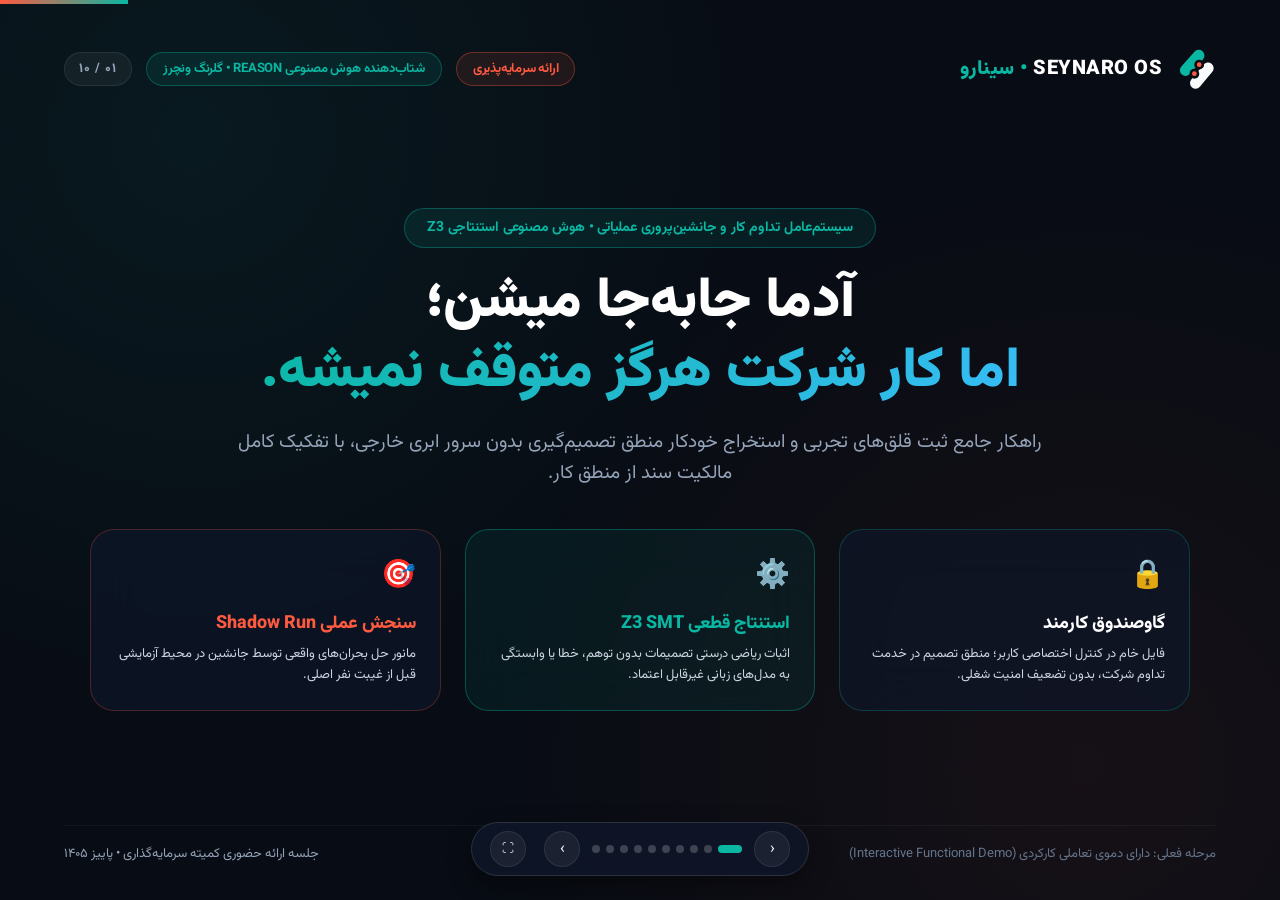
==== commit 305449d8: "Update Pitch Deck files" ====
--- a/Pich-Deck/SEYNARO_Pitch_Deck_REASON.html
+++ b/Pich-Deck/SEYNARO_Pitch_Deck_REASON.html
@@ -1,242 +1,347 @@
 <!DOCTYPE html>
 <html lang="fa" dir="rtl">
 <head>
-<meta charset="UTF-8">
-<title>SEYNARO Pitch Deck - REASON Accelerator (Golrang Ventures)</title>
-<style>
-@import url('https://fonts.googleapis.com/css2?family=Vazirmatn:wght@300;400;500;600;700;800;900&display=swap');
-
-* {
-  box-sizing: border-box;
-  margin: 0;
-  padding: 0;
-  -webkit-font-smoothing: antialiased;
-}
-
-body {
-  font-family: 'Vazirmatn', -apple-system, BlinkMacSystemFont, 'Segoe UI', Roboto, sans-serif;
-  background-color: #050811;
-  color: #F8FAFC;
-  direction: rtl;
-  overflow-x: hidden;
-}
-
-@page {
-  size: 1920px 1080px;
-  margin: 0;
-}
-
-.slide {
-  width: 1920px;
-  height: 1080px;
-  max-width: 1920px;
-  max-height: 1080px;
-  position: relative;
-  page-break-after: always;
-  background-color: #070B16;
-  background-image: 
-    radial-gradient(circle at 10% 20%, rgba(10, 183, 163, 0.07) 0%, transparent 40%),
-    radial-gradient(circle at 90% 80%, rgba(254, 90, 64, 0.06) 0%, transparent 40%),
-    linear-gradient(rgba(255, 255, 255, 0.015) 1px, transparent 1px),
-    linear-gradient(90deg, rgba(255, 255, 255, 0.015) 1px, transparent 1px);
-  background-size: 100% 100%, 100% 100%, 60px 60px, 60px 60px;
-  padding: 44px 60px;
-  display: flex;
-  flex-direction: column;
-  justify-content: space-between;
-  overflow: hidden;
-  border-bottom: 2px solid #1E293B;
-}
-
-.slide-header {
-  display: flex;
-  justify-content: space-between;
-  align-items: center;
-  border-bottom: 1.5px solid rgba(255, 255, 255, 0.08);
-  padding-bottom: 16px;
-  margin-bottom: 18px;
-}
-
-.header-left, .header-right {
-  display: flex;
-  align-items: center;
-  gap: 16px;
-}
-
-.badge-tag {
-  background: rgba(10, 183, 163, 0.12);
-  border: 1.5px solid #0AB7A3;
-  color: #0AB7A3;
-  padding: 6px 16px;
-  border-radius: 9999px;
-  font-size: 14px;
-  font-weight: 800;
-  display: inline-flex;
-  align-items: center;
-  gap: 8px;
-}
-
-.badge-tag.coral {
-  background: rgba(254, 90, 64, 0.12);
-  border-color: #FE5A40;
-  color: #FE5A40;
-}
-
-.slide-num-pill {
-  background: #0F172A;
-  border: 1px solid #1E293B;
-  color: #94A3B8;
-  padding: 6px 14px;
-  border-radius: 8px;
-  font-size: 14px;
-  font-weight: 700;
-}
-
-.logo-container {
-  display: flex;
-  align-items: center;
-  gap: 12px;
-}
-
-.logo-text {
-  font-size: 24px;
-  font-weight: 900;
-  letter-spacing: -0.5px;
-  color: #FFFFFF;
-}
-
-.logo-text span {
-  color: #0AB7A3;
-}
-
-.slide-title-group {
-  margin-bottom: 20px;
-}
-
-.slide-main-title {
-  font-size: 40px;
-  font-weight: 900;
-  line-height: 1.25;
-  color: #FFFFFF;
-  margin-bottom: 6px;
-}
-
-.slide-subtitle {
-  font-size: 18px;
-  font-weight: 400;
-  color: #94A3B8;
-  line-height: 1.6;
-}
-
-.slide-body {
-  flex: 1;
-  display: flex;
-  flex-direction: column;
-  justify-content: center;
-  position: relative;
-  z-index: 10;
-}
-
-.slide-footer {
-  display: flex;
-  justify-content: space-between;
-  align-items: center;
-  padding-top: 14px;
-  border-top: 1px solid rgba(255, 255, 255, 0.06);
-  font-size: 13px;
-  color: #64748B;
-}
-
-.slide-footer-right {
-  display: flex;
-  align-items: center;
-  gap: 20px;
-}
-
-.grid-2 {
-  display: grid;
-  grid-template-columns: 1fr 1fr;
-  gap: 28px;
-  align-items: center;
-}
-
-.card-dark {
-  background: #0F172A;
-  border: 1.5px solid #1E293B;
-  border-radius: 18px;
-  padding: 24px;
-  position: relative;
-  box-shadow: 0 10px 25px -5px rgba(0, 0, 0, 0.5);
-}
-
-.comp-table {
-  width: 100%;
-  border-collapse: separate;
-  border-spacing: 0;
-  border-radius: 14px;
-  overflow: hidden;
-  border: 1.5px solid #1E293B;
-  background: #0A0F1D;
-  font-size: 13.5px;
-}
-
-.comp-table th {
-  background: #111827;
-  padding: 12px 10px;
-  color: #94A3B8;
-  font-weight: 700;
-  text-align: center;
-  border-bottom: 2px solid #1E293B;
-}
-
-.comp-table th.th-feature {
-  text-align: right;
-  width: 32%;
-  color: #F8FAFC;
-  font-size: 14px;
-}
-
-.comp-table th.th-seynaro {
-  background: rgba(10, 183, 163, 0.15);
-  color: #0AB7A3;
-  font-weight: 900;
-  font-size: 16px;
-  border-left: 2px solid #0AB7A3;
-  border-right: 2px solid #0AB7A3;
-}
-
-.comp-table td {
-  padding: 10px 8px;
-  text-align: center;
-  border-bottom: 1px solid #1A2436;
-  color: #CBD5E1;
-}
-
-.comp-table td.td-feature {
-  text-align: right;
-  font-weight: 600;
-  color: #F1F5F9;
-}
-
-.comp-table td.td-seynaro {
-  background: rgba(10, 183, 163, 0.08);
-  font-weight: 800;
-  border-left: 2px solid #0AB7A3;
-  border-right: 2px solid #0AB7A3;
-}
-
-.comp-table tr:last-child td {
-  border-bottom: none;
-}
-</style>
+  <meta charset="UTF-8">
+  <meta name="viewport" content="width=device-width, initial-scale=1.0">
+  <title>SEYNARO OS • پیچ‌دک رسمی شتاب‌دهنده ریزن (گلرنگ ونچرز)</title>
+  <link rel="preconnect" href="https://fonts.googleapis.com">
+  <link rel="preconnect" href="https://fonts.gstatic.com" crossorigin>
+  <link href="https://fonts.googleapis.com/css2?family=Vazirmatn:wght@300;400;500;600;700;800;900&display=swap" rel="stylesheet">
+  <style>
+    :root {
+      --primary: #0AB7A3;
+      --primary-glow: rgba(10, 183, 163, 0.25);
+      --coral: #FE5A40;
+      --coral-glow: rgba(254, 90, 64, 0.25);
+      --bg-dark: #080C14;
+      --card-bg: rgba(15, 23, 42, 0.65);
+      --card-border: rgba(255, 255, 255, 0.08);
+      --text-white: #FFFFFF;
+      --text-light: #CBD5E1;
+      --text-muted: #94A3B8;
+    }
+
+    * {
+      box-sizing: border-box;
+      margin: 0;
+      padding: 0;
+      font-family: 'Vazirmatn', -apple-system, BlinkMacSystemFont, sans-serif;
+      -webkit-font-smoothing: antialiased;
+    }
+
+    body {
+      background: var(--bg-dark);
+      color: var(--text-white);
+      overflow-x: hidden;
+      margin: 0;
+      padding: 0;
+    }
+
+    /* Top presentation progress bar */
+    .top-progress {
+      position: fixed;
+      top: 0;
+      left: 0;
+      width: 0%;
+      height: 4px;
+      background: linear-gradient(90deg, var(--coral), var(--primary));
+      z-index: 1000;
+      transition: width 0.3s cubic-bezier(0.16, 1, 0.3, 1);
+    }
+
+    /* Deck container */
+    .deck-container {
+      width: 100vw;
+      height: 100vh;
+      overflow: hidden;
+      position: relative;
+    }
+
+    /* Individual Slide */
+    .slide {
+      width: 100vw;
+      height: 100vh;
+      position: absolute;
+      top: 0;
+      left: 0;
+      padding: 48px 64px 36px 64px;
+      display: flex;
+      flex-direction: column;
+      justify-content: space-between;
+      opacity: 0;
+      pointer-events: none;
+      transform: translateY(18px) scale(0.99);
+      transition: all 0.5s cubic-bezier(0.16, 1, 0.3, 1);
+      background: var(--bg-dark);
+      background-image: 
+        radial-gradient(circle at 15% 15%, rgba(10, 183, 163, 0.08) 0%, transparent 45%),
+        radial-gradient(circle at 85% 85%, rgba(254, 90, 64, 0.06) 0%, transparent 45%);
+    }
+
+    .slide.active {
+      opacity: 1;
+      pointer-events: auto;
+      transform: translateY(0) scale(1);
+      z-index: 10;
+    }
+
+    /* Header */
+    .slide-header {
+      display: flex;
+      justify-content: space-between;
+      align-items: center;
+      width: 100%;
+      margin-bottom: 24px;
+    }
+
+    .header-right {
+      display: flex;
+      align-items: center;
+      gap: 16px;
+    }
+
+    .header-left {
+      display: flex;
+      align-items: center;
+      gap: 14px;
+    }
+
+    /* Badges */
+    .badge {
+      display: inline-flex;
+      align-items: center;
+      gap: 8px;
+      padding: 6px 16px;
+      border-radius: 9999px;
+      font-size: 13px;
+      font-weight: 700;
+      letter-spacing: -0.2px;
+      border: 1px solid rgba(255, 255, 255, 0.1);
+      background: rgba(255, 255, 255, 0.04);
+      backdrop-filter: blur(12px);
+      color: var(--text-light);
+    }
+
+    .badge.teal {
+      color: var(--primary);
+      border-color: rgba(10, 183, 163, 0.35);
+      background: rgba(10, 183, 163, 0.1);
+    }
+
+    .badge.coral {
+      color: var(--coral);
+      border-color: rgba(254, 90, 64, 0.35);
+      background: rgba(254, 90, 64, 0.1);
+    }
+
+    .slide-counter {
+      font-size: 13px;
+      font-weight: 800;
+      color: var(--text-muted);
+      background: rgba(255, 255, 255, 0.05);
+      padding: 6px 14px;
+      border-radius: 9999px;
+      border: 1px solid var(--card-border);
+      letter-spacing: 1px;
+    }
+
+    /* Typography */
+    .title-group {
+      margin-bottom: 28px;
+    }
+
+    .main-title {
+      font-size: 40px;
+      font-weight: 900;
+      color: var(--text-white);
+      line-height: 1.25;
+      letter-spacing: -0.5px;
+    }
+
+    .sub-title {
+      font-size: 17px;
+      font-weight: 500;
+      color: var(--text-muted);
+      margin-top: 8px;
+      line-height: 1.5;
+    }
+
+    .gradient-teal {
+      background: linear-gradient(135deg, #0AB7A3 0%, #38BDF8 100%);
+      -webkit-background-clip: text;
+      -webkit-text-fill-color: transparent;
+    }
+
+    .gradient-coral {
+      background: linear-gradient(135deg, #FE5A40 0%, #FF8A75 100%);
+      -webkit-background-clip: text;
+      -webkit-text-fill-color: transparent;
+    }
+
+    /* Content Body Layout */
+    .slide-body {
+      flex: 1;
+      display: flex;
+      flex-direction: column;
+      justify-content: center;
+      position: relative;
+    }
+
+    /* Bento Cards */
+    .bento-grid {
+      display: grid;
+      gap: 20px;
+      width: 100%;
+    }
+
+    .bento-card {
+      background: var(--card-bg);
+      backdrop-filter: blur(25px);
+      border: 1px solid var(--card-border);
+      border-radius: 24px;
+      padding: 24px;
+      position: relative;
+      overflow: hidden;
+      transition: all 0.35s cubic-bezier(0.16, 1, 0.3, 1);
+    }
+
+    .bento-card:hover {
+      transform: translateY(-5px);
+      border-color: rgba(10, 183, 163, 0.35);
+      box-shadow: 0 16px 36px -12px rgba(10, 183, 163, 0.18);
+    }
+
+    .bento-card.coral-glow:hover {
+      border-color: rgba(254, 90, 64, 0.35);
+      box-shadow: 0 16px 36px -12px rgba(254, 90, 64, 0.18);
+    }
+
+    /* Giant Stat Component */
+    .stat-number {
+      font-size: 52px;
+      font-weight: 900;
+      line-height: 1;
+      letter-spacing: -1px;
+    }
+
+    .stat-number.coral { color: var(--coral); }
+    .stat-number.teal { color: var(--primary); }
+
+    /* Footer */
+    .slide-footer {
+      display: flex;
+      justify-content: space-between;
+      align-items: center;
+      font-size: 13px;
+      color: #64748B;
+      padding-top: 18px;
+      border-top: 1px solid rgba(255, 255, 255, 0.05);
+      margin-top: 20px;
+    }
+
+    /* Interactive floating navigation buttons */
+    .nav-controls {
+      position: fixed;
+      bottom: 24px;
+      left: 50%;
+      transform: translateX(-50%);
+      display: flex;
+      align-items: center;
+      gap: 12px;
+      background: rgba(15, 23, 42, 0.8);
+      backdrop-filter: blur(20px);
+      padding: 8px 18px;
+      border-radius: 9999px;
+      border: 1px solid rgba(255, 255, 255, 0.12);
+      box-shadow: 0 10px 25px rgba(0,0,0,0.4);
+      z-index: 100;
+    }
+
+    .nav-btn {
+      background: rgba(255, 255, 255, 0.06);
+      border: 1px solid var(--card-border);
+      color: #FFFFFF;
+      width: 36px;
+      height: 36px;
+      border-radius: 50%;
+      display: flex;
+      align-items: center;
+      justify-content: center;
+      cursor: pointer;
+      transition: all 0.2s ease;
+      font-size: 16px;
+    }
+
+    .nav-btn:hover {
+      background: var(--primary);
+      color: #080C14;
+      border-color: var(--primary);
+      transform: scale(1.08);
+    }
+
+    .nav-indicator {
+      display: flex;
+      gap: 6px;
+    }
+
+    .dot {
+      width: 8px;
+      height: 8px;
+      border-radius: 50%;
+      background: rgba(255, 255, 255, 0.2);
+      cursor: pointer;
+      transition: all 0.3s ease;
+    }
+
+    .dot.active {
+      width: 24px;
+      border-radius: 12px;
+      background: var(--primary);
+    }
+
+    /* Print / PDF generation styles */
+    @media print {
+      body {
+        background: #080C14 !important;
+        -webkit-print-color-adjust: exact;
+        print-color-adjust: exact;
+      }
+      .deck-container {
+        height: auto !important;
+        overflow: visible !important;
+      }
+      .slide {
+        page-break-after: always;
+        break-after: page;
+        position: relative !important;
+        opacity: 1 !important;
+        transform: none !important;
+        width: 1920px !important;
+        height: 1080px !important;
+        display: flex !important;
+        padding: 60px 80px 40px 80px !important;
+        box-sizing: border-box !important;
+      }
+      .nav-controls, .top-progress {
+        display: none !important;
+      }
+    }
+  </style>
 </head>
 <body>
 
-<div class="slide" id="slide-1">
+  <!-- Top Progress Bar -->
+  <div class="top-progress" id="progressBar"></div>
+
+  <!-- Interactive Deck Container -->
+  <div class="deck-container" id="deckContainer">
+
+
+<!-- SLIDE 1: HERO COVER -->
+<div class="slide active" id="slide-1">
   <div class="slide-header">
     <div class="header-right">
-      <div class="logo-container">
-        <svg viewBox="540 360 860 960" width="44" height="50" style="vertical-align: middle;">
+      <svg viewBox="540 360 860 960" width="38" height="42" style="vertical-align: middle;">
   <defs>
     <mask id="logo_m" maskUnits="userSpaceOnUse" x="500" y="300" width="960" height="1100">
       <rect x="500" y="300" width="960" height="1100" fill="#fff"/>
@@ -251,115 +356,111 @@
   <circle cx="1020" cy="740" r="54" fill="#FE5A40"/>
   <circle cx="910" cy="948" r="54" fill="#FE5A40"/>
 </svg>
-        <div class="logo-text">سِینارو <span>SEYNARO</span></div>
-      </div>
+      <span style="font-size: 20px; font-weight: 900; letter-spacing: 0.5px; color: #FFFFFF;">SEYNARO OS <span style="color: #0AB7A3;">• سینارو</span></span>
     </div>
     <div class="header-left">
-      <div class="badge-tag">شتاب‌دهنده هوش مصنوعی REASON • گلرنگ ونچرز</div>
-      <div class="slide-num-pill">ارائه سرمایه‌پذیری</div>
-    </div>
-  </div>
-
-  <div class="slide-body" style="align-items: center; text-align: center; justify-content: center;">
-    <div class="badge-tag coral" style="font-size: 15px; padding: 6px 20px; margin-bottom: 20px;">سیستم‌عامل تداوم کار و جانشین‌پروری عملیاتی</div>
+      <span class="badge coral">ارائه سرمایه‌پذیری</span>
+      <span class="badge teal">شتاب‌دهنده هوش مصنوعی REASON • گلرنگ ونچرز</span>
+      <span class="slide-counter">۰۱ / ۱۰</span>
+    </div>
+  </div>
+
+  <div class="slide-body" style="text-align: center; align-items: center;">
+    <div class="badge teal" style="margin-bottom: 20px; font-size: 14px; padding: 8px 22px;">
+      سیستم‌عامل تداوم کار و جانشین‌پروری عملیاتی • هوش مصنوعی استنتاجی Z3
+    </div>
     
-    <h1 style="font-size: 64px; font-weight: 900; line-height: 1.25; margin-bottom: 16px; color: #FFFFFF;">
+    <h1 style="font-size: 56px; font-weight: 900; line-height: 1.25; margin-bottom: 20px;">
       آدما جابه‌جا میشن؛<br>
-      <span style="color: #0AB7A3;">اما کار شرکت هرگز متوقف نمی‌شه.</span>
+      <span class="gradient-teal">اما کار شرکت هرگز متوقف نمیشه.</span>
     </h1>
-    
-    <p style="font-size: 22px; color: #94A3B8; max-width: 900px; line-height: 1.6; margin-bottom: 40px;">
-      راهکار جامع ثبت قلق‌های تجربی و منطق تصمیم با هوش مصنوعی قطعی (Z3)، با تفکیک مالکیت سند از منطق کار
+
+    <p style="font-size: 19px; color: #94A3B8; max-width: 820px; line-height: 1.6; margin-bottom: 40px;">
+      راهکار جامع ثبت قلق‌های تجربی و استخراج خودکار منطق تصمیم‌گیری بدون سرور ابری خارجی، با تفکیک کامل مالکیت سند از منطق کار.
     </p>
 
-    <div style="display: grid; grid-template-columns: repeat(4, 1fr); gap: 24px; width: 100%; max-width: 1280px; text-align: right;">
-      <div class="card-dark" style="border-color: #0AB7A3;">
-        <div style="font-size: 13px; font-weight: 800; color: #0AB7A3; margin-bottom: 6px;">ستون ۰۱ • منطق قطعی</div>
-        <div style="font-size: 18px; font-weight: 900; color: #FFFFFF; margin-bottom: 8px;">استنتاج Z3 SMT</div>
-        <div style="font-size: 13px; color: #CBD5E1; line-height: 1.6;">اثبات ریاضی درستی تصمیمات بدون توهم مدل‌های زبانی.</div>
-      </div>
-
-      <div class="card-dark" style="border-color: #0AB7A3;">
-        <div style="font-size: 13px; font-weight: 800; color: #0AB7A3; margin-bottom: 6px;">ستون ۰۲ • حفظ محرمانگی</div>
-        <div style="font-size: 18px; font-weight: 900; color: #FFFFFF; margin-bottom: 8px;">تفکیک سند از منطق</div>
-        <div style="font-size: 13px; color: #CBD5E1; line-height: 1.6;">فایل خام در گاوصندوق کارمند؛ منطق تصمیم در خدمت تداوم شرکت.</div>
-      </div>
-
-      <div class="card-dark" style="border-color: #FE5A40;">
-        <div style="font-size: 13px; font-weight: 800; color: #FE5A40; margin-bottom: 6px;">ستون ۰۳ • آزمون عملی</div>
-        <div style="font-size: 18px; font-weight: 900; color: #FFFFFF; margin-bottom: 8px;">سنجش Shadow Run</div>
-        <div style="font-size: 13px; color: #CBD5E1; line-height: 1.6;">مانور عملی جانشین در حل سناریوهای بحرانی قبل از غیبت نفر اصلی.</div>
-      </div>
-
-      <div class="card-dark" style="border-color: #0AB7A3;">
-        <div style="font-size: 13px; font-weight: 800; color: #0AB7A3; margin-bottom: 6px;">ستون ۰۴ • امنیت زیرساخت</div>
-        <div style="font-size: 18px; font-weight: 900; color: #FFFFFF; margin-bottom: 8px;">۱۰۰٪ On-Premise</div>
-        <div style="font-size: 13px; color: #CBD5E1; line-height: 1.6;">استقرار لوکال روی سرور شرکت بدون نیاز به اینترنت و بدون نشت داده.</div>
+    <!-- 3 Bento Hero Cards -->
+    <div style="display: grid; grid-template-columns: repeat(3, 1fr); gap: 24px; width: 100%; max-width: 1100px;">
+      <div class="bento-card" style="text-align: right; border-color: rgba(10, 183, 163, 0.25);">
+        <div style="font-size: 28px; margin-bottom: 12px;">🔒</div>
+        <div style="font-size: 18px; font-weight: 800; color: #FFFFFF; margin-bottom: 6px;">گاوصندوق کارمند</div>
+        <div style="font-size: 13px; color: #CBD5E1; line-height: 1.6;">فایل خام در کنترل اختصاصی کاربر؛ منطق تصمیم در خدمت تداوم شرکت، بدون تضعیف امنیت شغلی.</div>
+      </div>
+
+      <div class="bento-card" style="text-align: right; border-color: rgba(10, 183, 163, 0.35); background: rgba(10, 183, 163, 0.08);">
+        <div style="font-size: 28px; margin-bottom: 12px;">⚙️</div>
+        <div style="font-size: 18px; font-weight: 800; color: #0AB7A3; margin-bottom: 6px;">استنتاج قطعی Z3 SMT</div>
+        <div style="font-size: 13px; color: #CBD5E1; line-height: 1.6;">اثبات ریاضی درستی تصمیمات بدون توهم، خطا یا وابستگی به مدل‌های زبانی غیرقابل اعتماد.</div>
+      </div>
+
+      <div class="bento-card coral-glow" style="text-align: right; border-color: rgba(254, 90, 64, 0.25);">
+        <div style="font-size: 28px; margin-bottom: 12px;">🎯</div>
+        <div style="font-size: 18px; font-weight: 800; color: #FE5A40; margin-bottom: 6px;">سنجش عملی Shadow Run</div>
+        <div style="font-size: 13px; color: #CBD5E1; line-height: 1.6;">مانور حل بحران‌های واقعی توسط جانشین در محیط آزمایشی قبل از غیبت نفر اصلی.</div>
       </div>
     </div>
   </div>
 
   <div class="slide-footer">
-    <div>ارائه ارزیابی شتاب‌دهنده REASON (گلرنگ ونچرز) • پاییز ۱۴۰۵</div>
-    <div class="slide-footer-right">
-      <span>مرحله فعلی: دارای دموی تعاملی کارکردی (Interactive Demo Ready)</span>
-    </div>
+    <div>مرحله فعلی: دارای دموی تعاملی کارکردی (Interactive Functional Demo)</div>
+    <div style="color: #94A3B8;">جلسه ارائه حضوری کمیته سرمایه‌گذاری • پاییز ۱۴۰۵</div>
   </div>
 </div>
 
 
+
+<!-- SLIDE 2: PROBLEM (اسلاید ۱ از ۸) -->
 <div class="slide" id="slide-2">
   <div class="slide-header">
     <div class="header-right">
-      <div class="badge-tag coral">اسلاید ۱ از ۸ • مسئله</div>
+      <span class="badge coral">اسلاید ۱ از ۸ • مسئله</span>
     </div>
     <div class="header-left">
-      <div class="slide-num-pill">۰۲ / ۱۰</div>
-    </div>
-  </div>
-
-  <div class="slide-title-group">
-    <h1 class="slide-main-title">
-      اگر فردا صبح ۳ کارشناس کلیدی نیایند، <span style="color: #FE5A40;">شرکت چقدر تاوان می‌دهد؟</span>
+      <span class="slide-counter">۰۲ / ۱۰</span>
+    </div>
+  </div>
+
+  <div class="title-group">
+    <h1 class="main-title">
+      اگر فردا صبح ۳ کارشناس کلیدی نیایند، <span class="gradient-coral">شرکت چقدر تاوان می‌دهد؟</span>
     </h1>
-    <p class="slide-subtitle">
-      دستورالعمل‌ها در سیستم هست؛ اما قلق‌های حل بحران در ذهن افراد محبوس است و با رفتن آن‌ها عملیات متوقف می‌شود.
+    <p class="sub-title">
+      دستورالعمل‌ها در اتوماسیون ثبت است؛ اما قلق‌های حل بحران در ذهن افراد محبوس است و با رفتن آن‌ها خط عملیات متوقف می‌شود.
     </p>
   </div>
 
   <div class="slide-body">
-    <div class="grid-2">
-      <!-- Right: Knowledge Iceberg HTML + Vector Architecture -->
-      <div class="card-dark" style="border-color: #0AB7A3; padding: 22px; display: flex; flex-direction: column; justify-content: space-between; height: 440px;">
-        <!-- Card Header -->
-        <div style="font-size: 16px; font-weight: 800; color: #0AB7A3; text-align: center;">
+    <div style="display: grid; grid-template-columns: 1fr 1fr; gap: 28px; align-items: stretch; height: 100%;">
+      
+      <!-- Right Bento: Knowledge Iceberg -->
+      <div class="bento-card" style="border-color: rgba(10, 183, 163, 0.3); display: flex; flex-direction: column; justify-content: space-between; padding: 28px;">
+        <div style="font-size: 17px; font-weight: 800; color: #0AB7A3; text-align: center;">
           کوه یخ دانش سازمانی: چرایی تصمیم‌ها کجاست؟
         </div>
 
-        <!-- Upper Tip: Explicit Knowledge (20%) -->
-        <div style="background: #F8FAFC; border: 1.5px solid #FFFFFF; border-radius: 12px; padding: 10px 16px; text-align: center; max-width: 340px; margin: 4px auto 0; box-shadow: 0 4px 15px rgba(0,0,0,0.4);">
-          <div style="font-size: 15px; font-weight: 900; color: #070B16;">۲۰٪ دانش صریح (مکتوب و رسمی)</div>
-          <div style="font-size: 12px; color: #334155; font-weight: 700; margin-top: 3px;">اکسل‌ها، مستندات، آیین‌نامه‌ها</div>
-          <div style="font-size: 11px; color: #FE5A40; font-weight: 800; margin-top: 2px;">(منسوخ پس از ۶ ماه)</div>
-        </div>
-
-        <!-- Waterline Separator -->
-        <div style="margin: 8px 0; display: flex; align-items: center; justify-content: center; gap: 10px;">
-          <div style="flex: 1; height: 1.5px; background: repeating-linear-gradient(to left, #0AB7A3, #0AB7A3 8px, transparent 8px, transparent 14px);"></div>
-          <span style="font-size: 11px; font-weight: 800; color: #0AB7A3; background: #070B16; padding: 3px 12px; border-radius: 20px; border: 1px solid #0AB7A3;">سطح آب • مرز آشکاری دانش</span>
-          <div style="flex: 1; height: 1.5px; background: repeating-linear-gradient(to right, #0AB7A3, #0AB7A3 8px, transparent 8px, transparent 14px);"></div>
-        </div>
-
-        <!-- Lower Massive Body: Tacit Knowledge (80%) -->
-        <div style="background: linear-gradient(180deg, rgba(10, 183, 163, 0.2) 0%, rgba(6, 78, 59, 0.35) 100%); border: 1.5px solid #0AB7A3; border-radius: 14px; padding: 16px 20px; text-align: center; display: flex; flex-direction: column; gap: 8px;">
-          <div style="font-size: 18px; font-weight: 900; color: #FFFFFF;">۸۰٪ دانش ضمنی (کوه یخ پنهان)</div>
-          <div style="font-size: 14px; font-weight: 700; color: #A7F3D0;">قلق‌های تجربی و فوت‌وفن حیاتی کار</div>
+        <!-- Upper Tip: Explicit Knowledge -->
+        <div style="background: rgba(248, 250, 252, 0.95); border-radius: 16px; padding: 14px 20px; text-align: center; max-width: 380px; margin: 0 auto; box-shadow: 0 4px 20px rgba(0,0,0,0.4);">
+          <div style="font-size: 16px; font-weight: 900; color: #070B16;">۲۰٪ دانش صریح (مکتوب و اداری)</div>
+          <div style="font-size: 12px; color: #475569; font-weight: 700; margin-top: 4px;">اکسل‌ها، مستندات رسمی، آیین‌نامه‌ها</div>
+          <div style="font-size: 11px; color: #FE5A40; font-weight: 900; margin-top: 2px;">(منسوخ پس از ۶ ماه)</div>
+        </div>
+
+        <!-- Waterline -->
+        <div style="display: flex; align-items: center; justify-content: center; gap: 12px; margin: 10px 0;">
+          <div style="flex: 1; height: 2px; background: repeating-linear-gradient(to left, #0AB7A3, #0AB7A3 8px, transparent 8px, transparent 14px);"></div>
+          <span style="font-size: 12px; font-weight: 800; color: #0AB7A3; background: #080C14; padding: 4px 14px; border-radius: 20px; border: 1px solid #0AB7A3;">سطح آب • مرز آشکاری دانش</span>
+          <div style="flex: 1; height: 2px; background: repeating-linear-gradient(to right, #0AB7A3, #0AB7A3 8px, transparent 8px, transparent 14px);"></div>
+        </div>
+
+        <!-- Lower Submerged Chamber -->
+        <div style="background: linear-gradient(180deg, rgba(10, 183, 163, 0.15) 0%, rgba(6, 78, 59, 0.4) 100%); border: 1.5px solid rgba(10, 183, 163, 0.35); border-radius: 18px; padding: 20px; text-align: center; display: flex; flex-direction: column; gap: 10px;">
+          <div style="font-size: 20px; font-weight: 900; color: #FFFFFF;">۸۰٪ دانش ضمنی (کوه یخ پنهان)</div>
+          <div style="font-size: 14px; font-weight: 700; color: #A7F3D0;">قلق‌های تجربی و فوت‌وفن واقعی حل بحران</div>
           <div style="font-size: 13px; color: #CBD5E1; line-height: 1.6;">
             «اگر مدیر باتجربه بود چه تصمیمی می‌گرفت؟»<br>
             استثناهای نانوشته در تسویه و انبار • ارتباطات غیررسمی برای ترخیص فوری
           </div>
-          
-          <div style="background: rgba(254, 90, 64, 0.2); border: 1px solid #FE5A40; border-radius: 8px; padding: 8px 12px; margin-top: 4px;">
+          <div style="background: rgba(254, 90, 64, 0.2); border: 1px solid #FE5A40; border-radius: 10px; padding: 10px 14px; margin-top: 6px;">
             <span style="font-size: 13px; font-weight: 900; color: #FE5A40;">
               با خروج یا غیبت کارشناس، این ۸۰٪ کاملاً در سازمان می‌سوزد!
             </span>
@@ -367,1145 +468,747 @@
         </div>
       </div>
 
-      <!-- Left: Survey Infographic Cards (Clean HTML with high contrast & zero overlap) -->
-      <div style="display: flex; flex-direction: column; gap: 14px;">
-        <div style="display: flex; justify-content: space-between; align-items: center; margin-bottom: 4px;">
-          <span style="font-size: 16px; font-weight: 800; color: #FE5A40;">پیمایش میدانی از ۲۰ شرکت بالای ۳۰ نفر (مهر ۱۴۰۵)</span>
-          <span class="badge-tag coral" style="font-size: 11px; padding: 3px 10px;">داده‌های واقعی بازار</span>
-        </div>
-
-        <!-- Metric 1 -->
-        <div class="card-dark" style="border-color: #FE5A40; padding: 16px 20px; display: flex; align-items: center; gap: 18px;">
-          <div style="min-width: 68px; height: 68px; border-radius: 50%; background: rgba(254, 90, 64, 0.15); border: 2px solid #FE5A40; display: flex; align-items: center; justify-content: center; font-size: 24px; font-weight: 900; color: #FE5A40;">
-            ۹۵٪
-          </div>
+      <!-- Left Bento: 4 Big Numbers (Market Reality) -->
+      <div style="display: grid; grid-template-columns: 1fr 1fr; gap: 18px;">
+        
+        <div class="bento-card coral-glow" style="display: flex; flex-direction: column; justify-content: space-between; border-color: rgba(254, 90, 64, 0.25);">
+          <div class="stat-number coral">۹۵٪</div>
           <div>
-            <div style="font-size: 16px; font-weight: 800; color: #FFFFFF; margin-bottom: 4px;">ضربه نبودن نفر کلیدی را خورده‌اند</div>
-            <div style="font-size: 13px; color: #CBD5E1;">۱۹ از ۲۰ شرکت: خروج یا مرخصی ناگهانی کارشناس، کار شرکت را مستقیماً فلج کرده است.</div>
-          </div>
-        </div>
-
-        <!-- Metric 2 -->
-        <div class="card-dark" style="border-color: #FE5A40; padding: 16px 20px; display: flex; align-items: center; gap: 18px;">
-          <div style="min-width: 68px; height: 68px; border-radius: 50%; background: rgba(254, 90, 64, 0.15); border: 2px solid #FE5A40; display: flex; align-items: center; justify-content: center; font-size: 24px; font-weight: 900; color: #FE5A40;">
-            ۷۵٪
-          </div>
+            <div style="font-size: 16px; font-weight: 800; color: #FFFFFF; margin-bottom: 6px;">ضربه نبودن نفر کلیدی</div>
+            <div style="font-size: 13px; color: #94A3B8; line-height: 1.5;">۱۹ از ۲۰ شرکت: خروج یا مرخصی ناگهانی کارشناس، کار شرکت را مستقیماً فلج کرده است.</div>
+          </div>
+        </div>
+
+        <div class="bento-card coral-glow" style="display: flex; flex-direction: column; justify-content: space-between; border-color: rgba(254, 90, 64, 0.25);">
+          <div class="stat-number coral">۷۵٪</div>
           <div>
-            <div style="font-size: 16px; font-weight: 800; color: #FFFFFF; margin-bottom: 4px;">نمی‌دانند کدام کارها فقط به یک نفر وصل است</div>
-            <div style="font-size: 13px; color: #CBD5E1;">۱۵ از ۲۰ شرکت: مدیران تصویر شفافی از گلوگاه‌های تک‌نفره (SPOF) در سازمان خود ندارند.</div>
-          </div>
-        </div>
-
-        <!-- Metric 3 -->
-        <div class="card-dark" style="border-color: #0AB7A3; padding: 16px 20px; display: flex; align-items: center; gap: 18px;">
-          <div style="min-width: 68px; height: 68px; border-radius: 50%; background: rgba(10, 183, 163, 0.15); border: 2px solid #0AB7A3; display: flex; align-items: center; justify-content: center; font-size: 24px; font-weight: 900; color: #0AB7A3;">
-            ۵۵٪
-          </div>
+            <div style="font-size: 16px; font-weight: 800; color: #FFFFFF; margin-bottom: 6px;">گلوگاه‌های تک‌نفره پنهان</div>
+            <div style="font-size: 13px; color: #94A3B8; line-height: 1.5;">۱۵ از ۲۰ شرکت: مدیران تصویر شفافی از کارهای وابسته به یک نفر (SPOF) ندارند.</div>
+          </div>
+        </div>
+
+        <div class="bento-card" style="display: flex; flex-direction: column; justify-content: space-between; border-color: rgba(10, 183, 163, 0.25);">
+          <div class="stat-number teal">۵۵٪</div>
           <div>
-            <div style="font-size: 16px; font-weight: 800; color: #FFFFFF; margin-bottom: 4px;">نگرانند با آموزش کار، جایگاهشان تضعیف شود</div>
-            <div style="font-size: 13px; color: #CBD5E1;">بدون حفظ احترام و امنیت شغلی، هیچ کارشناسی قلق‌های محرمانه کاری‌اش را ثبت نمی‌کند.</div>
-          </div>
-        </div>
-
-        <!-- Metric 4 -->
-        <div class="card-dark" style="border-color: #0AB7A3; padding: 16px 20px; display: flex; align-items: center; gap: 18px;">
-          <div style="min-width: 68px; height: 68px; border-radius: 50%; background: rgba(10, 183, 163, 0.15); border: 2px solid #0AB7A3; display: flex; align-items: center; justify-content: center; font-size: 24px; font-weight: 900; color: #0AB7A3;">
-            ۶۷٪
-          </div>
+            <div style="font-size: 16px; font-weight: 800; color: #FFFFFF; margin-bottom: 6px;">نگرانی از امنیت شغلی</div>
+            <div style="font-size: 13px; color: #94A3B8; line-height: 1.5;">پرسنل نگرانند با آموزش قلق‌ها، جایگاه شغلی‌شان در سازمان تضعیف شود.</div>
+          </div>
+        </div>
+
+        <div class="bento-card" style="display: flex; flex-direction: column; justify-content: space-between; border-color: rgba(10, 183, 163, 0.25);">
+          <div class="stat-number teal">۶۷٪</div>
           <div>
-            <div style="font-size: 16px; font-weight: 800; color: #FFFFFF; margin-bottom: 4px;">مدیرعامل مستقیماً تصمیم خرید را می‌گیرد</div>
-            <div style="font-size: 13px; color: #CBD5E1;">۶ از ۹ مدیرعامل: نخوابیدن کار شرکت دغدغه مستقیم شخص اول سازمان و هیئت‌مدیره است.</div>
-          </div>
-        </div>
+            <div style="font-size: 16px; font-weight: 800; color: #FFFFFF; margin-bottom: 6px;">تصمیم خرید شخص مدیرعامل</div>
+            <div style="font-size: 13px; color: #94A3B8; line-height: 1.5;">۶ از ۹ مدیرعامل: نخوابیدن عملیات شرکت، دغدغه مستقیم شخص اول و هیئت‌مدیره است.</div>
+          </div>
+        </div>
+
       </div>
     </div>
   </div>
 
   <div class="slide-footer">
-    <div>نکته راهنمای شتاب‌دهنده: «ارائه را با مسئله آغاز کنید؛ اگر عدد یا نمونه واقعی دارید حتماً بیاورید.»</div>
-    <div class="slide-footer-right">
-      <span>کوه یخ دانش: ۲۰٪ صریح در برابر ۸۰٪ ضمنی محبوس</span>
-    </div>
+    <div>پیمایش میدانی از ۲۰ شرکت ایرانی بالای ۳۰ نفر (مهر ۱۴۰۵)</div>
+    <div>نکته شتاب‌دهنده: «ارائه را با مسئله آغاز کنید؛ نمونه واقعی و عدد بیاورید.»</div>
   </div>
 </div>
 
 
+
+<!-- SLIDE 3: SOLUTION & AI ROLE (اسلاید ۲ از ۸) -->
 <div class="slide" id="slide-3">
   <div class="slide-header">
     <div class="header-right">
-      <div class="badge-tag">اسلاید ۲ از ۸ • راهکار و نقش هوش مصنوعی</div>
+      <span class="badge teal">اسلاید ۲ از ۸ • راهکار و نقش هوش مصنوعی</span>
     </div>
     <div class="header-left">
-      <div class="badge-tag coral">مرحله فعلی: دارای دموی تعاملی کارکردی (Demo Ready)</div>
-      <div class="slide-num-pill">۰۳ / ۱۰</div>
-    </div>
-  </div>
-
-  <div class="slide-title-group">
-    <h1 class="slide-main-title">
-      سند نزد کارمند، <span style="color: #0AB7A3;">منطق نزد شرکت:</span> بازی برد-برد تداوم سازمان
+      <span class="badge" style="color: #38BDF8; border-color: rgba(56, 189, 248, 0.3);">دارای دموی تعاملی کارکردی</span>
+      <span class="slide-counter">۰۳ / ۱۰</span>
+    </div>
+  </div>
+
+  <div class="title-group">
+    <h1 class="main-title">
+      سند نزد کارمند، منطق نزد شرکت؛ <span class="gradient-teal">بازی برد-برد تداوم عملیات</span>
     </h1>
-    <p class="slide-subtitle">
-      چرا هوش مصنوعی؟ استنتاج قطعی Z3 SMT چرایی و شروط کار را استخراج می‌کند و مانور عملی جانشین (Shadow Run) تداوم را می‌سنجد.
+    <p class="sub-title">
+      چرا هوش مصنوعی استنتاجی؟ با استنتاج قطعی Z3 SMT، شروط و قواعد تصمیم‌گیری بدون توهم استخراج شده و تداوم کار پیش از غیبت افراد سنجیده می‌شود.
     </p>
   </div>
 
   <div class="slide-body">
-    <!-- SVG Architecture Flow -->
-    <div class="card-dark" style="border-color: #0AB7A3; padding: 16px; margin-bottom: 20px;">
-      <svg viewBox="0 0 1100 240" width="100%" height="230" style="overflow: visible;">
-  <!-- Node 1: Employee Vault -->
-  <g transform="translate(10, 20)">
-    <rect x="0" y="0" width="220" height="190" rx="16" fill="#0F172A" stroke="#0AB7A3" stroke-width="2"/>
-    <circle cx="110" cy="50" r="26" fill="rgba(10, 183, 163, 0.15)"/>
-    <text x="110" y="58" fill="#0AB7A3" font-size="24" font-weight="bold" text-anchor="middle">🔒</text>
-    <text x="110" y="105" fill="#FFFFFF" font-size="16" font-weight="bold" text-anchor="middle">گاوصندوق کارمند</text>
-    <text x="110" y="130" fill="#CBD5E1" font-size="12" text-anchor="middle">فایل خام + یادداشت محلی</text>
-    <text x="110" y="155" fill="#0AB7A3" font-size="12" font-weight="bold" text-anchor="middle">کلید رمزنگاری دست کاربر</text>
-    <rect x="25" y="165" width="170" height="2" fill="#0AB7A3"/>
-  </g>
-
-  <!-- Flow 1 -->
-  <path d="M 240 115 L 290 115" stroke="#0AB7A3" stroke-width="3" stroke-dasharray="4,4"/>
-  <polygon points="295,115 285,110 285,120" fill="#0AB7A3"/>
-  <text x="265" y="100" fill="#0AB7A3" font-size="11" text-anchor="middle">انتزاع منطق</text>
-
-  <!-- Node 2: Logic Extraction Gate -->
-  <g transform="translate(300, 20)">
-    <rect x="0" y="0" width="220" height="190" rx="16" fill="#0F172A" stroke="#0AB7A3" stroke-width="2"/>
-    <circle cx="110" cy="50" r="26" fill="rgba(10, 183, 163, 0.15)"/>
-    <text x="110" y="58" fill="#0AB7A3" font-size="24" font-weight="bold" text-anchor="middle">⚙</text>
-    <text x="110" y="105" fill="#FFFFFF" font-size="16" font-weight="bold" text-anchor="middle">موتور استنتاج Z3 SMT</text>
-    <text x="110" y="130" fill="#CBD5E1" font-size="12" text-anchor="middle">استخراج قواعد IF-THEN</text>
-    <text x="110" y="155" fill="#0AB7A3" font-size="12" font-weight="bold" text-anchor="middle">تضمین ریاضی بدون توهم</text>
-    <rect x="25" y="165" width="170" height="2" fill="#0AB7A3"/>
-  </g>
-
-  <!-- Flow 2 -->
-  <path d="M 530 115 L 580 115" stroke="#0AB7A3" stroke-width="3" stroke-dasharray="4,4"/>
-  <polygon points="585,115 575,110 575,120" fill="#0AB7A3"/>
-  <text x="555" y="100" fill="#0AB7A3" font-size="11" text-anchor="middle">تثبیت رویه</text>
-
-  <!-- Node 3: Zero Interrogation Flow -->
-  <g transform="translate(590, 20)">
-    <rect x="0" y="0" width="220" height="190" rx="16" fill="#0F172A" stroke="#0AB7A3" stroke-width="2"/>
-    <circle cx="110" cy="50" r="26" fill="rgba(10, 183, 163, 0.15)"/>
-    <text x="110" y="58" fill="#0AB7A3" font-size="24" font-weight="bold" text-anchor="middle">⚡</text>
-    <text x="110" y="105" fill="#FFFFFF" font-size="16" font-weight="bold" text-anchor="middle">عدم بازجویی تکراری</text>
-    <text x="110" y="130" fill="#CBD5E1" font-size="12" text-anchor="middle">در رویه‌های جاافتاده</text>
-    <text x="110" y="155" fill="#0AB7A3" font-size="12" font-weight="bold" text-anchor="middle">تایید با ۱ کلیک (۰ سوال)</text>
-    <rect x="25" y="165" width="170" height="2" fill="#0AB7A3"/>
-  </g>
-
-  <!-- Flow 3 -->
-  <path d="M 820 115 L 870 115" stroke="#FE5A40" stroke-width="3" stroke-dasharray="4,4"/>
-  <polygon points="875,115 865,110 865,120" fill="#FE5A40"/>
-  <text x="845" y="100" fill="#FE5A40" font-size="11" text-anchor="middle">آزمون جانشین</text>
-
-  <!-- Node 4: Shadow Run Successor -->
-  <g transform="translate(880, 20)">
-    <rect x="0" y="0" width="210" height="190" rx="16" fill="#0F172A" stroke="#FE5A40" stroke-width="2"/>
-    <circle cx="105" cy="50" r="26" fill="rgba(254, 90, 64, 0.15)"/>
-    <text x="105" y="58" fill="#FE5A40" font-size="24" font-weight="bold" text-anchor="middle">🎯</text>
-    <text x="105" y="105" fill="#FFFFFF" font-size="16" font-weight="bold" text-anchor="middle">شبیه‌ساز Shadow Run</text>
-    <text x="105" y="130" fill="#CBD5E1" font-size="12" text-anchor="middle">مانور عملی در Sandbox</text>
-    <text x="105" y="155" fill="#FE5A40" font-size="12" font-weight="bold" text-anchor="middle">تضمین قطعی تداوم کار</text>
-    <rect x="25" y="165" width="160" height="2" fill="#FE5A40"/>
-  </g>
-</svg>
-    </div>
-
-    <!-- UI Mockup HTML Card (Clean, responsive, high contrast) -->
-    <div class="card-dark" style="padding: 20px;">
-      <div style="font-size: 14px; font-weight: 800; color: #FFFFFF; margin-bottom: 12px; display: flex; justify-content: space-between; align-items: center;">
-        <span>شمایل تعاملی نرم‌افزار سنارو (Interactive UI Mockup)</span>
-        <span class="badge-tag" style="font-size: 11px; padding: 2px 10px;">نمای کارکردی محصول</span>
-      </div>
-
-      <div style="display: grid; grid-template-columns: repeat(3, 1fr); gap: 20px;">
-        <div class="card-dark" style="border-color: #0AB7A3; padding: 16px;">
-          <div style="font-size: 14px; font-weight: 800; color: #0AB7A3; margin-bottom: 6px;">گاوصندوق امن کارشناس</div>
-          <div style="font-size: 13px; color: #CBD5E1; margin-bottom: 6px;">فایل‌ها و اکسل‌های خام: رمزنگاری محلی</div>
-          <div style="font-size: 12px; color: #94A3B8;">استخراج خودکار منطق تصمیم: فعال</div>
-          <div style="font-size: 11px; color: #0AB7A3; margin-top: 8px; font-weight: bold;">✓ عدم دسترسی مستقیم مدیر به فایل‌های شخصی</div>
-        </div>
-
-        <div class="card-dark" style="border-color: #0AB7A3; padding: 16px;">
-          <div style="font-size: 14px; font-weight: 800; color: #FFFFFF; margin-bottom: 6px;">رویه مغایرت‌گیری انبار (تثبیت‌شده)</div>
-          <div style="font-size: 13px; color: #CBD5E1; margin-bottom: 6px;">شروط Z3: اثبات‌شده و بدون تناقض منطقی</div>
-          <div style="background: rgba(10, 183, 163, 0.2); border: 1px solid #0AB7A3; border-radius: 6px; padding: 6px; text-align: center; margin-top: 6px;">
-            <span style="font-size: 12px; font-weight: 800; color: #0AB7A3;">✓ تأیید با یک کلیک • بدون سوال تکراری</span>
-          </div>
-        </div>
-
-        <div class="card-dark" style="border-color: #FE5A40; padding: 16px;">
-          <div style="font-size: 14px; font-weight: 800; color: #FE5A40; margin-bottom: 6px;">مانور آزمایشی جانشین (Shadow Run)</div>
-          <div style="font-size: 13px; color: #CBD5E1; margin-bottom: 6px;">سناریو: مغایرت ۱۰ درصدی پیش‌فاکتور</div>
-          <div style="font-size: 12px; color: #94A3B8;">نتیجه جانشین: تصمیم صحیح طبق شروط</div>
-          <div style="font-size: 11px; color: #FE5A40; margin-top: 8px; font-weight: bold;">✓ تداوم کار با موفقیت سنجیده شد (نمره ۹۲٪)</div>
+    <!-- Top Row: 4 Connected Bento Steps -->
+    <div style="display: grid; grid-template-columns: repeat(4, 1fr); gap: 18px; margin-bottom: 24px;">
+      
+      <div class="bento-card" style="border-color: rgba(10, 183, 163, 0.25);">
+        <div style="display: flex; justify-content: space-between; align-items: center; margin-bottom: 12px;">
+          <span style="font-size: 26px;">🔒</span>
+          <span class="badge teal" style="font-size: 11px; padding: 2px 10px;">گام ۰۱</span>
+        </div>
+        <div style="font-size: 16px; font-weight: 800; color: #FFFFFF; margin-bottom: 4px;">گاوصندوق کارمند</div>
+        <div style="font-size: 12px; color: #94A3B8; line-height: 1.5;">کلید رمزنگاری محلی؛ فایل‌های شخصی هرگز برای مدیر افشا نمی‌شوند.</div>
+      </div>
+
+      <div class="bento-card" style="border-color: rgba(10, 183, 163, 0.35); background: rgba(10, 183, 163, 0.08);">
+        <div style="display: flex; justify-content: space-between; align-items: center; margin-bottom: 12px;">
+          <span style="font-size: 26px;">⚙️</span>
+          <span class="badge teal" style="font-size: 11px; padding: 2px 10px;">گام ۰۲</span>
+        </div>
+        <div style="font-size: 16px; font-weight: 800; color: #0AB7A3; margin-bottom: 4px;">موتور استنتاج Z3</div>
+        <div style="font-size: 12px; color: #94A3B8; line-height: 1.5;">استخراج شروط ریاضی IF-THEN-UNLESS بدون توهم مدل‌های زبانی.</div>
+      </div>
+
+      <div class="bento-card" style="border-color: rgba(10, 183, 163, 0.25);">
+        <div style="display: flex; justify-content: space-between; align-items: center; margin-bottom: 12px;">
+          <span style="font-size: 26px;">⚡</span>
+          <span class="badge teal" style="font-size: 11px; padding: 2px 10px;">گام ۰۳</span>
+        </div>
+        <div style="font-size: 16px; font-weight: 800; color: #FFFFFF; margin-bottom: 4px;">تایید با ۱ کلیک</div>
+        <div style="font-size: 12px; color: #94A3B8; line-height: 1.5;">تثبیت خودکار رویه‌های جاافتاده بدون بازجویی و پرسش‌های فرساینده از کارمند.</div>
+      </div>
+
+      <div class="bento-card coral-glow" style="border-color: rgba(254, 90, 64, 0.35); background: rgba(254, 90, 64, 0.08);">
+        <div style="display: flex; justify-content: space-between; align-items: center; margin-bottom: 12px;">
+          <span style="font-size: 26px;">🎯</span>
+          <span class="badge coral" style="font-size: 11px; padding: 2px 10px;">گام ۰۴</span>
+        </div>
+        <div style="font-size: 16px; font-weight: 800; color: #FE5A40; margin-bottom: 4px;">مانور Shadow Run</div>
+        <div style="font-size: 12px; color: #94A3B8; line-height: 1.5;">شبیه‌سازی سناریوی بحرانی برای جانشین در Sandbox بدون ریسک مالی برای شرکت.</div>
+      </div>
+
+    </div>
+
+    <!-- Bottom Bento: App UI Interactive Canvas Preview -->
+    <div class="bento-card" style="border-color: rgba(255, 255, 255, 0.12); padding: 18px 24px;">
+      <div style="display: flex; justify-content: space-between; align-items: center; margin-bottom: 14px; border-bottom: 1px solid rgba(255, 255, 255, 0.06); padding-bottom: 10px;">
+        <div style="display: flex; align-items: center; gap: 8px;">
+          <span style="width: 10px; height: 10px; border-radius: 50%; background: #FE5A40;"></span>
+          <span style="width: 10px; height: 10px; border-radius: 50%; background: #FBBF24;"></span>
+          <span style="width: 10px; height: 10px; border-radius: 50%; background: #0AB7A3;"></span>
+          <span style="font-size: 13px; font-weight: 700; color: #94A3B8; margin-right: 12px;">محیط کارکردی نرم‌افزار سینارو • SEYNARO OS Studio</span>
+        </div>
+        <span class="badge teal" style="font-size: 11px;">وضعیت: آماده دمو در جلسه</span>
+      </div>
+
+      <div style="display: grid; grid-template-columns: 1fr 1fr 1.2fr; gap: 16px; align-items: center;">
+        <div style="background: rgba(255, 255, 255, 0.03); border: 1px solid var(--card-border); border-radius: 14px; padding: 12px 16px;">
+          <div style="font-size: 12px; color: #94A3B8; margin-bottom: 4px;">ورودی کارشناس اصلی</div>
+          <div style="font-size: 14px; font-weight: 800; color: #FFFFFF;">تسویه فاکتور با مغایرت ۱۰٪</div>
+          <div style="font-size: 11px; color: #0AB7A3; margin-top: 4px;">✓ تایید شده با تبصره تخفیف ریالی</div>
+        </div>
+
+        <div style="background: rgba(255, 255, 255, 0.03); border: 1px solid var(--card-border); border-radius: 14px; padding: 12px 16px;">
+          <div style="font-size: 12px; color: #94A3B8; margin-bottom: 4px;">موتور استنتاج Z3 SMT</div>
+          <div style="font-size: 14px; font-weight: 800; color: #38BDF8;">IF diff &lt; 10% AND acc_vip THEN pass</div>
+          <div style="font-size: 11px; color: #94A3B8; margin-top: 4px;">اثبات قطعی بدون تناقض با قوانین مالی</div>
+        </div>
+
+        <div style="background: rgba(254, 90, 64, 0.08); border: 1px solid rgba(254, 90, 64, 0.3); border-radius: 14px; padding: 12px 16px; display: flex; justify-content: space-between; align-items: center;">
+          <div>
+            <div style="font-size: 12px; color: #FE5A40; margin-bottom: 2px;">نتیجه مانور جانشین (Shadow Run)</div>
+            <div style="font-size: 14px; font-weight: 800; color: #FFFFFF;">تصمیم درست طبق شروط سازمانی</div>
+          </div>
+          <div style="font-size: 24px; font-weight: 900; color: #0AB7A3; background: rgba(10, 183, 163, 0.15); padding: 4px 12px; border-radius: 10px;">
+            ۹۲٪ ✓
+          </div>
         </div>
       </div>
     </div>
   </div>
 
   <div class="slide-footer">
-    <div>نکته راهنما: «بگویید هوش مصنوعی چه نقشی دارد و مرحله فعلی را صادقانه بیان کنید (دموی تعاملی آماده).»</div>
-    <div class="slide-footer-right">
-      <span>Z3 SMT Solver: اثبات ریاضی منطق بدون توهم</span>
-    </div>
+    <div>نقش کلیدی هوش مصنوعی: تبدیل تجربه شخصی به فرمول ریاضی و شبیه‌سازی جانشین بدون ریسک</div>
+    <div>Z3 SMT Solver: اثبات ریاضی منطق بدون توهم</div>
   </div>
 </div>
 
 
+
+<!-- SLIDE 4: PILOT EXECUTION (اسلاید ۳ از ۸ [ویژه REASON]) -->
 <div class="slide" id="slide-4">
   <div class="slide-header">
     <div class="header-right">
-      <div class="badge-tag coral">اسلاید ۳ از ۸ • اجرای آزمایشی (Pilot) [ویژه REASON]</div>
+      <span class="badge coral">اسلاید ۳ از ۸ • اجرای آزمایشی (Pilot) [ویژه REASON]</span>
     </div>
     <div class="header-left">
-      <div class="badge-tag">مدت پایلوت: ۳ ماه متمرکز در دوره شتاب‌دهی</div>
-      <div class="slide-num-pill">۰۴ / ۱۰</div>
-    </div>
-  </div>
-
-  <div class="slide-title-group">
-    <h1 class="slide-main-title">
-      آزمون پایلوت ۳ ماهه در <span style="color: #FE5A40;">زنجیره پخش و توزیع گروه گلرنگ</span>
+      <span class="badge teal">مدت پایلوت: ۳ ماه متمرکز</span>
+      <span class="slide-counter">۰۴ / ۱۰</span>
+    </div>
+  </div>
+
+  <div class="title-group">
+    <h1 class="main-title">
+      آزمون پایلوت ۳ ماهه در <span class="gradient-coral">زنجیره پخش و توزیع گروه گلرنگ</span>
     </h1>
-    <p class="slide-subtitle">
-      مشخصات پایلوت: شرکت کاندید (گل‌پخش اول / افق کوروش)، فرایند مغایرت‌گیری سه‌طرفه، دسترسی کاملاً ایمن و غیرتهاجمی
+    <p class="sub-title">
+      کاندیدای پایلوت: شرکت گلپخش اول / فروشگاه‌های افق کوروش • فرایند مغایرت‌گیری سه‌طرفه و تحویل کالا • کاملاً ایمن و غیرتهاجمی
     </p>
   </div>
 
   <div class="slide-body">
-    <!-- 4 Pilot Specification Cards -->
-    <div style="display: grid; grid-template-columns: repeat(4, 1fr); gap: 20px; margin-bottom: 24px;">
-      <div class="card-dark" style="border-color: #0AB7A3; padding: 22px;">
-        <div style="font-size: 13px; font-weight: 800; color: #0AB7A3; margin-bottom: 6px;">بخش ۰۱ • کسب‌وکار هدف</div>
-        <div style="font-size: 19px; font-weight: 900; color: #FFFFFF; margin-bottom: 10px;">پخش مویرگی و خرده‌فروشی</div>
-        <div style="font-size: 13px; color: #CBD5E1; line-height: 1.7;">
-          • کاندید: گل‌پخش اول / افق کوروش<br>
-          • دپارتمان تدارکات، لجستیک و انبار<br>
-          • روزانه صدها حواله و بارنامه<br>
-          • گلوگاه تکرار خطای انسانی در تحویل
-        </div>
-      </div>
-
-      <div class="card-dark" style="border-color: #FE5A40; padding: 22px;">
-        <div style="font-size: 13px; font-weight: 800; color: #FE5A40; margin-bottom: 6px;">بخش ۰۲ • فرآیندهای پایلوت</div>
-        <div style="font-size: 19px; font-weight: 900; color: #FFFFFF; margin-bottom: 10px;">۳ گلوگاه فوق بحرانی</div>
-        <div style="font-size: 13px; color: #CBD5E1; line-height: 1.7;">
-          • مغایرت‌گیری ۳طرفه خرید/انبار/مالی<br>
-          • انتقال تعهدات شیفت‌های انبار مرکزی<br>
-          • مدیریت مرجوعی‌ها و تفکیک ضایعات<br>
-          • رفع اتوماتیک بدون توقف خط عملیات
-        </div>
-      </div>
-
-      <div class="card-dark" style="border-color: #0AB7A3; padding: 22px;">
-        <div style="font-size: 13px; font-weight: 800; color: #0AB7A3; margin-bottom: 6px;">بخش ۰۳ • داده و دسترسی</div>
-        <div style="font-size: 19px; font-weight: 900; color: #FFFFFF; margin-bottom: 10px;">کاملاً غیرتهاجمی</div>
-        <div style="font-size: 13px; color: #CBD5E1; line-height: 1.7;">
-          • فایل‌های اکسل تسویه تاریخی<br>
-          • سوابق تیکت‌های رفع اختلاف گذشته<br>
-          • بدون نیاز به اتصال مستقیم به ERP<br>
-          • استقرار روی سرور مستقل (Sandbox)
-        </div>
-      </div>
-
-      <div class="card-dark" style="border-color: #0AB7A3; padding: 22px;">
-        <div style="font-size: 13px; font-weight: 800; color: #0AB7A3; margin-bottom: 6px;">بخش ۰۴ • شاخص‌های موفقیت</div>
-        <div style="font-size: 19px; font-weight: 900; color: #FFFFFF; margin-bottom: 10px;">سنجه‌های عینی پایلوت</div>
-        <div style="font-size: 13px; color: #CBD5E1; line-height: 1.7;">
-          • کاهش ۷۰٪ زمان مغایرت‌گیری (۴h ⟶ ۱۵m)<br>
-          • موفقیت جانشین (Shadow Run) > ۸۵٪<br>
-          • تکمیل بدون سوال تکراری (ZICR) > ۷۵٪<br>
-          • رضایت پرسنل کلیدی > ۹۰٪
-        </div>
-      </div>
-    </div>
-
-    <!-- 3-Month Timeline Banner -->
-    <div class="card-dark" style="padding: 18px 28px;">
-      <div style="font-size: 15px; font-weight: 800; color: #FFFFFF; margin-bottom: 12px;">زمان‌بندی اجرایی پایلوت (همخوان با دوره ۶ ماهه شتاب‌دهنده REASON):</div>
-      <div style="display: grid; grid-template-columns: repeat(3, 1fr); gap: 20px;">
-        <div style="background: rgba(10, 183, 163, 0.1); border: 1px solid #0AB7A3; border-radius: 10px; padding: 14px;">
-          <div style="font-size: 14px; font-weight: 800; color: #0AB7A3; margin-bottom: 4px;">ماه ۲ • آماده‌سازی و بارگذاری داده</div>
-          <div style="font-size: 12px; color: #CBD5E1;">بارگذاری اکسل‌های تاریخی و استخراج قواعد اولیه با Z3</div>
-        </div>
-        <div style="background: rgba(254, 90, 64, 0.1); border: 1px solid #FE5A40; border-radius: 10px; padding: 14px;">
-          <div style="font-size: 14px; font-weight: 800; color: #FE5A40; margin-bottom: 4px;">ماه ۳ • استقرار پایلوت در ۱ شعبه گلرنگ</div>
-          <div style="font-size: 12px; color: #CBD5E1;">اجرای آزمایشی رفع مغایرت و اجرای مانورهای Shadow Run</div>
-        </div>
-        <div style="background: rgba(10, 183, 163, 0.1); border: 1px solid #0AB7A3; border-radius: 10px; padding: 14px;">
-          <div style="font-size: 14px; font-weight: 800; color: #0AB7A3; margin-bottom: 4px;">ماه ۴ • سنجش KPI و گزارش نهایی</div>
-          <div style="font-size: 12px; color: #CBD5E1;">محاسبه کاهش زمان و ارائه گزارش به مدیران ارشد گلرنگ</div>
-        </div>
+    <div style="display: grid; grid-template-columns: 1fr 1fr; gap: 20px; margin-bottom: 20px;">
+      
+      <!-- Bento 1: Target Business -->
+      <div class="bento-card" style="border-color: rgba(10, 183, 163, 0.25);">
+        <div style="display: flex; justify-content: space-between; align-items: center; margin-bottom: 10px;">
+          <span style="font-size: 16px; font-weight: 800; color: #FFFFFF;">پخش مویرگی و خرده‌فروشی</span>
+          <span class="badge teal" style="font-size: 11px;">محیط کسب‌وکار</span>
+        </div>
+        <div style="font-size: 13px; color: #CBD5E1; line-height: 1.6;">
+          کاندید: **گلپخش اول / افق کوروش** در دپارتمان تدارکات و لجستیک انبار؛ روزانه صدها حواله و بارنامه با تکرار خطای انسانی در تحویل و تسویه مواجه است.
+        </div>
+      </div>
+
+      <!-- Bento 2: 3 Bottlenecks -->
+      <div class="bento-card coral-glow" style="border-color: rgba(254, 90, 64, 0.25);">
+        <div style="display: flex; justify-content: space-between; align-items: center; margin-bottom: 10px;">
+          <span style="font-size: 16px; font-weight: 800; color: #FE5A40;">۳ گلوگاه فوق بحرانی فرآیند</span>
+          <span class="badge coral" style="font-size: 11px;">تمرکز آزمون</span>
+        </div>
+        <div style="font-size: 13px; color: #CBD5E1; line-height: 1.6;">
+          ۱. مغایرت ۳ طرفه خرید/انبار/مالی • ۲. انتقال تعهدات در شیفت‌های انبار مرکزی • ۳. تصمیم‌گیری روی مرجوعی‌ها و تفکیک ضایعات بدون توقف خط.
+        </div>
+      </div>
+
+      <!-- Bento 3: Non-Invasive Data -->
+      <div class="bento-card" style="border-color: rgba(10, 183, 163, 0.25);">
+        <div style="display: flex; justify-content: space-between; align-items: center; margin-bottom: 10px;">
+          <span style="font-size: 16px; font-weight: 800; color: #FFFFFF;">دسترسی کاملاً غیرتهاجمی</span>
+          <span class="badge teal" style="font-size: 11px;">امنیت ۱۰۰٪</span>
+        </div>
+        <div style="font-size: 13px; color: #CBD5E1; line-height: 1.6;">
+          فقط فایل‌های اکسل تسویه تاریخی و تیکت‌های رفع اختلاف؛ **بدون نیاز به اتصال مستقیم به دیتابیس ERP**؛ استقرار امن روی سرور محلی شرکت (Sandbox).
+        </div>
+      </div>
+
+      <!-- Bento 4: Measurable KPIs -->
+      <div class="bento-card" style="border-color: rgba(10, 183, 163, 0.35); background: rgba(10, 183, 163, 0.08); display: flex; align-items: center; justify-content: space-around;">
+        <div style="text-align: center;">
+          <div class="stat-number teal" style="font-size: 44px;">۷۰٪-</div>
+          <div style="font-size: 12px; color: #CBD5E1; font-weight: 700; margin-top: 4px;">زمان مغایرت‌گیری<br>(۴ ساعت → ۱۵ دقیقه)</div>
+        </div>
+        <div style="width: 1px; height: 50px; background: rgba(255,255,255,0.1);"></div>
+        <div style="text-align: center;">
+          <div class="stat-number teal" style="font-size: 44px;">۸۵٪+</div>
+          <div style="font-size: 12px; color: #CBD5E1; font-weight: 700; margin-top: 4px;">موفقیت جانشین<br>(Shadow Run)</div>
+        </div>
+        <div style="width: 1px; height: 50px; background: rgba(255,255,255,0.1);"></div>
+        <div style="text-align: center;">
+          <div class="stat-number teal" style="font-size: 44px;">۹۰٪+</div>
+          <div style="font-size: 12px; color: #CBD5E1; font-weight: 700; margin-top: 4px;">رضایت پرسنل کلیدی<br>و رفع استرس شغلی</div>
+        </div>
+      </div>
+
+    </div>
+
+    <!-- Bottom Stepper Timeline: 3 Months in REASON -->
+    <div style="background: rgba(255, 255, 255, 0.03); border: 1px solid var(--card-border); border-radius: 18px; padding: 14px 24px; display: grid; grid-template-columns: repeat(3, 1fr); gap: 16px;">
+      <div style="display: flex; align-items: center; gap: 12px;">
+        <span class="badge teal" style="font-size: 12px;">ماه ۲</span>
+        <span style="font-size: 13px; color: #CBD5E1;">آماده‌سازی داده‌ها، بارگذاری اکسل‌ها و استخراج قواعد اولیه با Z3</span>
+      </div>
+      <div style="display: flex; align-items: center; gap: 12px;">
+        <span class="badge coral" style="font-size: 12px;">ماه ۳</span>
+        <span style="font-size: 13px; color: #CBD5E1;">استقرار در ۱ شعبه گلرنگ و اجرای مانورهای Shadow Run جانشین</span>
+      </div>
+      <div style="display: flex; align-items: center; gap: 12px;">
+        <span class="badge teal" style="font-size: 12px;">ماه ۴</span>
+        <span style="font-size: 13px; color: #CBD5E1;">سنجش عینی KPIها و ارائه گزارش مستند سودآوری به مدیران ارشد</span>
       </div>
     </div>
   </div>
 
   <div class="slide-footer">
-    <div>نکته راهنما: «این بخش برای REASON اهمیت ویژه دارد؛ نوع کسب‌وکار، فرایند، زمان و شاخص‌ها را مشخص کنید.»</div>
-    <div class="slide-footer-right">
-      <span>تضمین ارزش‌آفرینی مستقیم برای هلدینگ گلرنگ ونچرز</span>
-    </div>
+    <div>انطباق کامل با دوره ۶ ماهه شتاب‌دهی REASON • تضمین خلق ارزش تجاری مستقیم برای هلدینگ گلرنگ</div>
+    <div>هدف پایلوت: تبدیل تجربه آزمایشی به قرارداد لایسنس هلدینگی</div>
   </div>
 </div>
 
 
+
+<!-- SLIDE 5: MARKET & BUSINESS MODEL (اسلاید ۴ از ۸) -->
 <div class="slide" id="slide-5">
   <div class="slide-header">
     <div class="header-right">
-      <div class="badge-tag">اسلاید ۴ از ۸ • بازار و مدل درآمدی</div>
+      <span class="badge teal">اسلاید ۴ از ۸ • بازار و مدل درآمدی</span>
     </div>
     <div class="header-left">
-      <div class="slide-num-pill">۰۵ / ۱۰</div>
-    </div>
-  </div>
-
-  <div class="slide-title-group">
-    <h1 class="slide-main-title">
-      فرصت بازار <span style="color: #0AB7A3;">۱۰ همتی ایران</span> و پیش‌بینی ۶۵ مشتری تا ۱۴۰۸
+      <span class="slide-counter">۰۵ / ۱۰</span>
+    </div>
+  </div>
+
+  <div class="title-group">
+    <h1 class="main-title">
+      فرصت بازار ۱۰ همتی ایران و <span class="gradient-teal">پیش‌بینی ۶۵ مشتری تا ۱۴۰۸</span>
     </h1>
-    <p class="slide-subtitle">
-      فروش نرم‌افزار سازمانی با مدل B2B Enterprise License و چرخه تمدید سالانه؛ استراتژی ورود از ۱ شرکت و گسترش به هلدینگ
+    <p class="sub-title">
+      مدل فروش سازمانی B2B Enterprise License با چرخه تمدید سالانه؛ استراتژی ورود از ۱ شرکت و گسترش شبکه‌ای به کل هلدینگ (Land & Expand).
     </p>
   </div>
 
   <div class="slide-body">
-    <div class="grid-2">
-      <!-- Right: Concentric Circles SVG (Matching user Image 4) -->
-      <div class="card-dark" style="border-color: #0AB7A3; display: flex; justify-content: center; align-items: center; padding: 14px;">
-        <svg viewBox="0 0 540 500" width="100%" height="420" style="overflow: visible;">
-  <!-- Outer Circle: TAM -->
-  <circle cx="270" cy="250" r="235" fill="#0B1322" stroke="#475569" stroke-width="2.5"/>
-  <text x="270" y="48" fill="#FFFFFF" font-size="19" font-weight="900" text-anchor="middle">TAM • کل بازار ایران</text>
-  <text x="270" y="74" fill="#94A3B8" font-size="14" font-weight="bold" text-anchor="middle">۲۵ هزار شرکت بالای ۳۰ نفر (۱۰ همت)</text>
-
-  <!-- Middle Circle: SAM -->
-  <circle cx="270" cy="275" r="165" fill="#082A26" stroke="#0AB7A3" stroke-width="3"/>
-  <text x="270" y="148" fill="#0AB7A3" font-size="19" font-weight="900" text-anchor="middle">SAM • بازار هدف ما</text>
-  <text x="270" y="174" fill="#E2E8F0" font-size="15" font-weight="bold" text-anchor="middle">۴ هزار شرکت (۱/۶ همت)</text>
-
-  <!-- Inner Circle: SOM (Vibrant Coral Orange matching user Image 4!) -->
-  <circle cx="270" cy="325" r="98" fill="#FE5A40" stroke="#FFFFFF" stroke-width="2.5"/>
-  <text x="270" y="305" fill="#FFFFFF" font-size="18" font-weight="900" text-anchor="middle">SOM • هدف ما</text>
-  <text x="270" y="333" fill="#FFFFFF" font-size="20" font-weight="900" text-anchor="middle">۶۵ مشتری فعال</text>
-  <text x="270" y="360" fill="#FFE4E1" font-size="14" font-weight="bold" text-anchor="middle">(۱/۶٪ از SAM)</text>
-
-  <text x="270" y="495" fill="#8A96AC" font-size="14" font-weight="bold" text-anchor="middle">مشتریان هدف: شرکت‌های بالای ۳۰ نفر نیرو</text>
-</svg>
-      </div>
-
-      <!-- Left: Revenue & Land/Expand Strategy (Clean HTML cards with 0% overlap) -->
+    <div style="display: grid; grid-template-columns: 1.1fr 1fr; gap: 24px; align-items: center;">
+      
+      <!-- Right Bento: Market Circles SVG -->
+      <div class="bento-card" style="border-color: rgba(10, 183, 163, 0.3); text-align: center; padding: 20px;">
+        <svg viewBox="0 0 540 460" width="100%" height="380" style="overflow: visible;">
+          <defs>
+            <radialGradient id="somGlow" cx="50%" cy="50%" r="50%">
+              <stop offset="0%" stop-color="#FE5A40" stop-opacity="0.9"/>
+              <stop offset="100%" stop-color="#E11D48" stop-opacity="1"/>
+            </radialGradient>
+          </defs>
+
+          <!-- TAM Outer Ring -->
+          <circle cx="270" cy="230" r="210" fill="none" stroke="#334155" stroke-width="2" stroke-dasharray="6,4"/>
+          <text x="270" y="55" fill="#FFFFFF" font-size="16" font-weight="900" text-anchor="middle">TAM • کل بازار ایران</text>
+          <text x="270" y="78" fill="#94A3B8" font-size="13" text-anchor="middle">۲۵ هزار شرکت بالای ۳۰ نفر (۱۰ همت)</text>
+
+          <!-- SAM Middle Ring -->
+          <circle cx="270" cy="275" r="145" fill="rgba(10, 183, 163, 0.12)" stroke="#0AB7A3" stroke-width="2.5"/>
+          <text x="270" y="165" fill="#0AB7A3" font-size="16" font-weight="900" text-anchor="middle">SAM • بازار هدف ما</text>
+          <text x="270" y="188" fill="#CBD5E1" font-size="13" font-weight="700" text-anchor="middle">۴ هزار شرکت (۱/۶ همت)</text>
+
+          <!-- SOM Core (Glowing Coral) -->
+          <circle cx="270" cy="315" r="80" fill="url(#somGlow)" stroke="#FFFFFF" stroke-width="3" filter="drop-shadow(0 0 15px rgba(254,90,64,0.6))"/>
+          <text x="270" y="305" fill="#FFFFFF" font-size="16" font-weight="900" text-anchor="middle">SOM • هدف ما</text>
+          <text x="270" y="328" fill="#FFFFFF" font-size="18" font-weight="900" text-anchor="middle">۶۵ مشتری فعال</text>
+          <text x="270" y="348" fill="#FFE4E6" font-size="12" font-weight="800" text-anchor="middle">(۱/۶٪ از SAM • ۲۶ م.ت/سال)</text>
+        </svg>
+        <div style="font-size: 12px; color: #94A3B8; margin-top: 4px;">مشتریان هدف: شرکت‌های بالای ۳۰ نفر با فرآیندهای حساس عملیاتی</div>
+      </div>
+
+      <!-- Left Bento: Revenue Architecture (3 Cards) -->
       <div style="display: flex; flex-direction: column; gap: 16px;">
-        <!-- License Card -->
-        <div class="card-dark" style="border-color: #0AB7A3; padding: 22px;">
-          <div style="font-size: 15px; font-weight: 800; color: #0AB7A3; margin-bottom: 6px;">مدل فروش سازمانی (B2B Enterprise License)</div>
-          <div style="font-size: 20px; font-weight: 900; color: #FFFFFF; margin-bottom: 6px;">میانگین ۴۰۰ میلیون تومان سالانه به ازای هر شرکت</div>
-          <div style="font-size: 13px; color: #CBD5E1; line-height: 1.6;">
-            بازه ۲۰۰ تا ۴۵۰ م.ت بر مبنای تعداد دپارتمان‌ها و فرآیندهای حساس عملیاتی.
-          </div>
-        </div>
-
-        <!-- SLA Card -->
-        <div class="card-dark" style="border-color: #0AB7A3; padding: 22px;">
-          <div style="font-size: 15px; font-weight: 800; color: #0AB7A3; margin-bottom: 6px;">درآمد تکرارشونده پشتیبانی و ارتقا (Recurring SLA)</div>
-          <div style="font-size: 20px; font-weight: 900; color: #FFFFFF; margin-bottom: 6px;">۲۰٪ ارزش لایسنس سالانه (سال دوم به بعد)</div>
-          <div style="font-size: 13px; color: #CBD5E1; line-height: 1.6;">
-            به‌روزرسانی موتور استنتاج Z3، قواعد جدید قانونی، ارتقای ماژول‌ها و پشتیبانی فنی ۲۴/۷.
-          </div>
-        </div>
-
-        <!-- Land and Expand Card -->
-        <div class="card-dark" style="border-color: #FE5A40; padding: 22px;">
-          <div style="font-size: 15px; font-weight: 800; color: #FE5A40; margin-bottom: 6px;">استراتژی گسترش (Land & Expand) در هلدینگ‌ها</div>
-          <div style="font-size: 19px; font-weight: 900; color: #FFFFFF; margin-bottom: 6px;">ورود با ۱ شرکت پایلوت ⟵ گسترش به کل پورتفوی هلدینگ</div>
-          <div style="font-size: 13px; color: #CBD5E1; line-height: 1.6;">
-            حاشیه سود ناخالص بالای ۷۵٪ به دلیل استقرار لوکال On-Premise بدون هزینه‌های دلاری سرورهای ابری خارجی.<br>
-            <strong style="color: #FE5A40;">مسیر گسترش:</strong> شروع از گل‌پخش اول ⟵ تسری به افق کوروش و ۵۰ شرکت گلرنگ.
-          </div>
-        </div>
+        
+        <div class="bento-card" style="border-color: rgba(10, 183, 163, 0.25);">
+          <div style="font-size: 13px; color: #0AB7A3; font-weight: 700; margin-bottom: 4px;">مدل فروش سازمانی (B2B Enterprise License)</div>
+          <div style="font-size: 22px; font-weight: 900; color: #FFFFFF; margin-bottom: 4px;">میانگین ۴۰۰ میلیون تومان سالانه</div>
+          <div style="font-size: 13px; color: #94A3B8;">بازه ۲۰۰ تا ۴۵۰ م.ت بر مبنای تعداد دپارتمان‌ها و فرایندهای حساس تحت پوشش.</div>
+        </div>
+
+        <div class="bento-card" style="border-color: rgba(10, 183, 163, 0.25);">
+          <div style="font-size: 13px; color: #0AB7A3; font-weight: 700; margin-bottom: 4px;">درآمد تکرارشونده پشتیبانی و ارتقا (Recurring SLA)</div>
+          <div style="font-size: 22px; font-weight: 900; color: #FFFFFF; margin-bottom: 4px;">۲۰٪ ارزش لایسنس سالانه (سال دوم به بعد)</div>
+          <div style="font-size: 13px; color: #94A3B8;">به‌روزرسانی موتور استنتاج Z3، قواعد جدید قانونی، ارتقای ماژول‌ها و پشتیبانی فنی ۲۴/۷.</div>
+        </div>
+
+        <div class="bento-card coral-glow" style="border-color: rgba(254, 90, 64, 0.3); background: rgba(254, 90, 64, 0.08);">
+          <div style="font-size: 13px; color: #FE5A40; font-weight: 700; margin-bottom: 4px;">استراتژی گسترش (Land &amp; Expand) در هلدینگ‌ها</div>
+          <div style="font-size: 20px; font-weight: 900; color: #FFFFFF; margin-bottom: 4px;">ورود با ۱ پایلوت ← گسترش به کل پورتفوی هلدینگ</div>
+          <div style="font-size: 13px; color: #CBD5E1;">حاشیه سود ناخالص بالای ۷۵٪ به دلیل استقرار لوکال On-Premise بدون هزینه‌های دلاری سرورهای خارجی.</div>
+        </div>
+
       </div>
     </div>
   </div>
 
   <div class="slide-footer">
-    <div>نکته راهنما: «مشتریان هدف، اندازه بازار و مدل درآمد را بیاورید؛ نشان دهید چگونه از یک کسب‌وکار گسترش می‌یابید.»</div>
-    <div class="slide-footer-right">
-      <span>مشتریان هدف: شرکت‌های بالای ۳۰ نفر با عملیات حساس</span>
-    </div>
+    <div>مسیر درآمدی: نقطه سربرسر در ماه ۱۴ با ۲۰ مشتری سازمانی</div>
+    <div>نکته راهنما: «نشان دهید چگونه از یک کسب‌وکار به کسب‌وکارهای دیگر گسترش می‌یابید.»</div>
   </div>
 </div>
 
 
+
+<!-- SLIDE 6: COMPETITORS & ADVANTAGE (اسلاید ۵ از ۸) -->
 <div class="slide" id="slide-6">
   <div class="slide-header">
     <div class="header-right">
-      <div class="badge-tag">اسلاید ۵ از ۸ • رقبا و مزیت شما</div>
+      <span class="badge teal">اسلاید ۵ از ۸ • رقبا و مزیت شما</span>
     </div>
     <div class="header-left">
-      <div class="slide-num-pill">۰۶ / ۱۰</div>
-    </div>
-  </div>
-
-  <div class="slide-title-group">
-    <h1 class="slide-main-title">
-      خارجی‌ها فقط داکیومنت؛ ایرانی‌ها فقط روزمرگی؛ <span style="color: #0AB7A3;">سنارو جانشین تربیت می‌کند!</span>
+      <span class="slide-counter">۰۶ / ۱۰</span>
+    </div>
+  </div>
+
+  <div class="title-group">
+    <h1 class="main-title">
+      خارجی‌ها فقط داکیومنت؛ ایرانی‌ها فقط روزمرگی؛ <span class="gradient-teal">سینارو جانشین تربیت می‌کند!</span>
     </h1>
-    <p class="slide-subtitle">
+    <p class="sub-title">
       سینارو مکمل سیستم‌های ERP و اتوماسیون اداری است؛ نه رقیب آن‌ها. ما منطق تصمیم و استمرار کار را نگه می‌داریم.
     </p>
   </div>
 
   <div class="slide-body">
-    <div class="grid-2" style="align-items: start;">
-      <!-- Table 1: Iranian Competitors (Matching Image 3) -->
+    <div style="display: grid; grid-template-columns: 1fr 1fr; gap: 20px; margin-bottom: 16px;">
+      
+      <!-- Right: Iranian Systems Comparison -->
+      <div class="bento-card" style="border-color: rgba(10, 183, 163, 0.25); padding: 18px 20px;">
+        <div style="display: flex; justify-content: space-between; align-items: center; margin-bottom: 12px; border-bottom: 1px solid rgba(255,255,255,0.06); padding-bottom: 8px;">
+          <span style="font-size: 15px; font-weight: 800; color: #FFFFFF;">در برابر سیستم‌های ایرانی (همکاران، چارگون، فراگستر)</span>
+          <span style="font-size: 11px; color: #94A3B8;">مستندات رسمی</span>
+        </div>
+        
+        <div style="display: flex; flex-direction: column; gap: 8px; font-size: 12px;">
+          <div style="display: flex; justify-content: space-between; align-items: center; padding: 6px 10px; background: rgba(255,255,255,0.02); border-radius: 8px;">
+            <span>نامه‌نگاری اداری و دبیرخانه</span>
+            <div><span style="color: #94A3B8; margin-left: 12px;">ایرانی‌ها: <svg width="20" height="20" viewBox="0 0 24 24" fill="none" style="vertical-align:middle;"><circle cx="12" cy="12" r="10" fill="rgba(10, 183, 163, 0.2)" stroke="#0AB7A3" stroke-width="2"/><path d="M7.5 12L10.5 15L16.5 9" stroke="#0AB7A3" stroke-width="2.5" stroke-linecap="round" stroke-linejoin="round"/></svg></span> <span style="color: #FE5A40;">سینارو: <svg width="20" height="20" viewBox="0 0 24 24" fill="none" style="vertical-align:middle;"><circle cx="12" cy="12" r="10" fill="rgba(148, 163, 184, 0.1)" stroke="#475569" stroke-width="1.5"/><path d="M9 9L15 15M15 9L9 15" stroke="#64748B" stroke-width="2" stroke-linecap="round"/></svg> (مکمل)</span></div>
+          </div>
+          <div style="display: flex; justify-content: space-between; align-items: center; padding: 6px 10px; background: rgba(255,255,255,0.02); border-radius: 8px;">
+            <span>حسابداری و حقوق دستمزد ERP</span>
+            <div><span style="color: #94A3B8; margin-left: 12px;">ایرانی‌ها: <svg width="20" height="20" viewBox="0 0 24 24" fill="none" style="vertical-align:middle;"><circle cx="12" cy="12" r="10" fill="rgba(10, 183, 163, 0.2)" stroke="#0AB7A3" stroke-width="2"/><path d="M7.5 12L10.5 15L16.5 9" stroke="#0AB7A3" stroke-width="2.5" stroke-linecap="round" stroke-linejoin="round"/></svg></span> <span style="color: #FE5A40;">سینارو: <svg width="20" height="20" viewBox="0 0 24 24" fill="none" style="vertical-align:middle;"><circle cx="12" cy="12" r="10" fill="rgba(148, 163, 184, 0.1)" stroke="#475569" stroke-width="1.5"/><path d="M9 9L15 15M15 9L9 15" stroke="#64748B" stroke-width="2" stroke-linecap="round"/></svg> (مکمل)</span></div>
+          </div>
+          <div style="display: flex; justify-content: space-between; align-items: center; padding: 6px 10px; background: rgba(10,183,163,0.06); border-radius: 8px; border: 1px solid rgba(10,183,163,0.2);">
+            <span style="font-weight: 800; color: #0AB7A3;">ثبت قلق‌ها و منطق تصمیم با AI</span>
+            <div><span style="color: #94A3B8; margin-left: 12px;">ایرانی‌ها: <svg width="20" height="20" viewBox="0 0 24 24" fill="none" style="vertical-align:middle;"><circle cx="12" cy="12" r="10" fill="rgba(148, 163, 184, 0.1)" stroke="#475569" stroke-width="1.5"/><path d="M9 9L15 15M15 9L9 15" stroke="#64748B" stroke-width="2" stroke-linecap="round"/></svg></span> <span style="color: #0AB7A3; font-weight: 900;">سینارو: <svg width="20" height="20" viewBox="0 0 24 24" fill="none" style="vertical-align:middle;"><circle cx="12" cy="12" r="10" fill="rgba(10, 183, 163, 0.2)" stroke="#0AB7A3" stroke-width="2"/><path d="M7.5 12L10.5 15L16.5 9" stroke="#0AB7A3" stroke-width="2.5" stroke-linecap="round" stroke-linejoin="round"/></svg></span></div>
+          </div>
+          <div style="display: flex; justify-content: space-between; align-items: center; padding: 6px 10px; background: rgba(10,183,163,0.06); border-radius: 8px; border: 1px solid rgba(10,183,163,0.2);">
+            <span style="font-weight: 800; color: #0AB7A3;">سنجش عملی جانشین (Shadow Run)</span>
+            <div><span style="color: #94A3B8; margin-left: 12px;">ایرانی‌ها: <svg width="20" height="20" viewBox="0 0 24 24" fill="none" style="vertical-align:middle;"><circle cx="12" cy="12" r="10" fill="rgba(148, 163, 184, 0.1)" stroke="#475569" stroke-width="1.5"/><path d="M9 9L15 15M15 9L9 15" stroke="#64748B" stroke-width="2" stroke-linecap="round"/></svg></span> <span style="color: #0AB7A3; font-weight: 900;">سینارو: <svg width="20" height="20" viewBox="0 0 24 24" fill="none" style="vertical-align:middle;"><circle cx="12" cy="12" r="10" fill="rgba(10, 183, 163, 0.2)" stroke="#0AB7A3" stroke-width="2"/><path d="M7.5 12L10.5 15L16.5 9" stroke="#0AB7A3" stroke-width="2.5" stroke-linecap="round" stroke-linejoin="round"/></svg></span></div>
+          </div>
+          <div style="display: flex; justify-content: space-between; align-items: center; padding: 6px 10px; background: rgba(10,183,163,0.06); border-radius: 8px; border: 1px solid rgba(10,183,163,0.2);">
+            <span style="font-weight: 800; color: #0AB7A3;">پوشش مرخصی و تعادل بار کاری</span>
+            <div><span style="color: #94A3B8; margin-left: 12px;">ایرانی‌ها: <svg width="20" height="20" viewBox="0 0 24 24" fill="none" style="vertical-align:middle;"><circle cx="12" cy="12" r="10" fill="rgba(148, 163, 184, 0.1)" stroke="#475569" stroke-width="1.5"/><path d="M9 9L15 15M15 9L9 15" stroke="#64748B" stroke-width="2" stroke-linecap="round"/></svg></span> <span style="color: #0AB7A3; font-weight: 900;">سینارو: <svg width="20" height="20" viewBox="0 0 24 24" fill="none" style="vertical-align:middle;"><circle cx="12" cy="12" r="10" fill="rgba(10, 183, 163, 0.2)" stroke="#0AB7A3" stroke-width="2"/><path d="M7.5 12L10.5 15L16.5 9" stroke="#0AB7A3" stroke-width="2.5" stroke-linecap="round" stroke-linejoin="round"/></svg></span></div>
+          </div>
+        </div>
+      </div>
+
+      <!-- Left: Global Tools Comparison -->
+      <div class="bento-card" style="border-color: rgba(10, 183, 163, 0.25); padding: 18px 20px;">
+        <div style="display: flex; justify-content: space-between; align-items: center; margin-bottom: 12px; border-bottom: 1px solid rgba(255,255,255,0.06); padding-bottom: 8px;">
+          <span style="font-size: 15px; font-weight: 800; color: #FFFFFF;">در برابر ابزارهای جهانی (Tango, Guru, Trainual)</span>
+          <span style="font-size: 11px; color: #94A3B8;">گزارش‌های G2</span>
+        </div>
+        
+        <div style="display: flex; flex-direction: column; gap: 8px; font-size: 12px;">
+          <div style="display: flex; justify-content: space-between; align-items: center; padding: 6px 10px; background: rgba(255,255,255,0.02); border-radius: 8px;">
+            <span>ضبط خودکار کلیک و اسکرین‌شات</span>
+            <div><span style="color: #94A3B8; margin-left: 12px;">جهانی: <svg width="20" height="20" viewBox="0 0 24 24" fill="none" style="vertical-align:middle;"><circle cx="12" cy="12" r="10" fill="rgba(10, 183, 163, 0.2)" stroke="#0AB7A3" stroke-width="2"/><path d="M7.5 12L10.5 15L16.5 9" stroke="#0AB7A3" stroke-width="2.5" stroke-linecap="round" stroke-linejoin="round"/></svg></span> <span style="color: #FE5A40;">سینارو: <svg width="20" height="20" viewBox="0 0 24 24" fill="none" style="vertical-align:middle;"><circle cx="12" cy="12" r="10" fill="rgba(254, 90, 64, 0.15)" stroke="#FE5A40" stroke-width="2"/><path d="M12 2A10 10 0 0 0 12 22Z" fill="#FE5A40"/></svg></span></div>
+          </div>
+          <div style="display: flex; justify-content: space-between; align-items: center; padding: 6px 10px; background: rgba(255,255,255,0.02); border-radius: 8px;">
+            <span>اتصال به Slack و Teams ابری</span>
+            <div><span style="color: #94A3B8; margin-left: 12px;">جهانی: <svg width="20" height="20" viewBox="0 0 24 24" fill="none" style="vertical-align:middle;"><circle cx="12" cy="12" r="10" fill="rgba(10, 183, 163, 0.2)" stroke="#0AB7A3" stroke-width="2"/><path d="M7.5 12L10.5 15L16.5 9" stroke="#0AB7A3" stroke-width="2.5" stroke-linecap="round" stroke-linejoin="round"/></svg></span> <span style="color: #64748B;">سینارو: <svg width="20" height="20" viewBox="0 0 24 24" fill="none" style="vertical-align:middle;"><circle cx="12" cy="12" r="10" fill="rgba(148, 163, 184, 0.1)" stroke="#475569" stroke-width="1.5"/><path d="M9 9L15 15M15 9L9 15" stroke="#64748B" stroke-width="2" stroke-linecap="round"/></svg> (تحریم)</span></div>
+          </div>
+          <div style="display: flex; justify-content: space-between; align-items: center; padding: 6px 10px; background: rgba(10,183,163,0.06); border-radius: 8px; border: 1px solid rgba(10,183,163,0.2);">
+            <span style="font-weight: 800; color: #0AB7A3;">ثبت چرایی تصمیم و قلق با AI</span>
+            <div><span style="color: #94A3B8; margin-left: 12px;">جهانی: <svg width="20" height="20" viewBox="0 0 24 24" fill="none" style="vertical-align:middle;"><circle cx="12" cy="12" r="10" fill="rgba(254, 90, 64, 0.15)" stroke="#FE5A40" stroke-width="2"/><path d="M12 2A10 10 0 0 0 12 22Z" fill="#FE5A40"/></svg></span> <span style="color: #0AB7A3; font-weight: 900;">سینارو: <svg width="20" height="20" viewBox="0 0 24 24" fill="none" style="vertical-align:middle;"><circle cx="12" cy="12" r="10" fill="rgba(10, 183, 163, 0.2)" stroke="#0AB7A3" stroke-width="2"/><path d="M7.5 12L10.5 15L16.5 9" stroke="#0AB7A3" stroke-width="2.5" stroke-linecap="round" stroke-linejoin="round"/></svg></span></div>
+          </div>
+          <div style="display: flex; justify-content: space-between; align-items: center; padding: 6px 10px; background: rgba(10,183,163,0.06); border-radius: 8px; border: 1px solid rgba(10,183,163,0.2);">
+            <span style="font-weight: 800; color: #0AB7A3;">سنجش عملی جانشین (Shadow Run)</span>
+            <div><span style="color: #94A3B8; margin-left: 12px;">جهانی: <svg width="20" height="20" viewBox="0 0 24 24" fill="none" style="vertical-align:middle;"><circle cx="12" cy="12" r="10" fill="rgba(148, 163, 184, 0.1)" stroke="#475569" stroke-width="1.5"/><path d="M9 9L15 15M15 9L9 15" stroke="#64748B" stroke-width="2" stroke-linecap="round"/></svg></span> <span style="color: #0AB7A3; font-weight: 900;">سینارو: <svg width="20" height="20" viewBox="0 0 24 24" fill="none" style="vertical-align:middle;"><circle cx="12" cy="12" r="10" fill="rgba(10, 183, 163, 0.2)" stroke="#0AB7A3" stroke-width="2"/><path d="M7.5 12L10.5 15L16.5 9" stroke="#0AB7A3" stroke-width="2.5" stroke-linecap="round" stroke-linejoin="round"/></svg></span></div>
+          </div>
+          <div style="display: flex; justify-content: space-between; align-items: center; padding: 6px 10px; background: rgba(10,183,163,0.06); border-radius: 8px; border: 1px solid rgba(10,183,163,0.2);">
+            <span style="font-weight: 800; color: #0AB7A3;">نصب داخلی ۱۰۰٪ بدون اینترنت + فارسی</span>
+            <div><span style="color: #94A3B8; margin-left: 12px;">جهانی: <svg width="20" height="20" viewBox="0 0 24 24" fill="none" style="vertical-align:middle;"><circle cx="12" cy="12" r="10" fill="rgba(148, 163, 184, 0.1)" stroke="#475569" stroke-width="1.5"/><path d="M9 9L15 15M15 9L9 15" stroke="#64748B" stroke-width="2" stroke-linecap="round"/></svg></span> <span style="color: #0AB7A3; font-weight: 900;">سینارو: <svg width="20" height="20" viewBox="0 0 24 24" fill="none" style="vertical-align:middle;"><circle cx="12" cy="12" r="10" fill="rgba(10, 183, 163, 0.2)" stroke="#0AB7A3" stroke-width="2"/><path d="M7.5 12L10.5 15L16.5 9" stroke="#0AB7A3" stroke-width="2.5" stroke-linecap="round" stroke-linejoin="round"/></svg></span></div>
+          </div>
+        </div>
+      </div>
+
+    </div>
+
+    <!-- Full-Width Bottom Moat Bento -->
+    <div class="bento-card" style="border-color: rgba(10, 183, 163, 0.35); background: rgba(10, 183, 163, 0.08); padding: 14px 24px; display: flex; justify-content: space-between; align-items: center;">
       <div>
-        <div style="font-size: 15px; font-weight: 800; color: #FFFFFF; margin-bottom: 8px; display: flex; justify-content: space-between; align-items: center;">
-          <span>مقایسه با سیستم‌های ایرانی (همکاران، چارگون، فراگستر)</span>
-          <span style="font-size: 11px; color: #94A3B8;">مستندات رسمی محصولات</span>
-        </div>
-        <table class="comp-table">
-          <thead>
-            <tr>
-              <th class="th-feature">امکانات و قابلیت‌ها</th>
-              <th class="th-seynaro">سینارو</th>
-              <th>میزیتو</th>
-              <th>پندار KM</th>
-              <th>همکاران</th>
-              <th>فراگستر</th>
-              <th>چارگون</th>
-            </tr>
-          </thead>
-          <tbody>
-            <tr>
-              <td class="td-feature">نامه‌نگاری و اتوماسیون</td>
-              <td class="td-seynaro"><svg width="18" height="18" viewBox="0 0 24 24" fill="none" style="vertical-align:middle;">
-  <path d="M18 6L6 18M6 6L18 18" stroke="#475569" stroke-width="2" stroke-linecap="round"/>
-</svg></td>
-              <td><svg width="18" height="18" viewBox="0 0 24 24" fill="none" style="vertical-align:middle;">
-  <path d="M18 6L6 18M6 6L18 18" stroke="#475569" stroke-width="2" stroke-linecap="round"/>
-</svg></td>
-              <td><svg width="18" height="18" viewBox="0 0 24 24" fill="none" style="vertical-align:middle;">
-  <path d="M18 6L6 18M6 6L18 18" stroke="#475569" stroke-width="2" stroke-linecap="round"/>
-</svg></td>
-              <td><svg width="22" height="22" viewBox="0 0 24 24" fill="none" style="vertical-align:middle;">
-  <circle cx="12" cy="12" r="11" fill="#0F172A" stroke="#FE5A40" stroke-width="2"/>
-  <path d="M12 1A11 11 0 0 0 12 23Z" fill="#FE5A40"/>
-</svg></td>
-              <td><svg width="22" height="22" viewBox="0 0 24 24" fill="none" style="vertical-align:middle;">
-  <circle cx="12" cy="12" r="11" fill="#0AB7A3"/>
-  <path d="M7 12.5L10.5 16L17 8.5" stroke="#FFFFFF" stroke-width="2.5" stroke-linecap="round" stroke-linejoin="round"/>
-</svg></td>
-              <td><svg width="22" height="22" viewBox="0 0 24 24" fill="none" style="vertical-align:middle;">
-  <circle cx="12" cy="12" r="11" fill="#0AB7A3"/>
-  <path d="M7 12.5L10.5 16L17 8.5" stroke="#FFFFFF" stroke-width="2.5" stroke-linecap="round" stroke-linejoin="round"/>
-</svg></td>
-            </tr>
-            <tr>
-              <td class="td-feature">حسابداری و ERP</td>
-              <td class="td-seynaro"><svg width="18" height="18" viewBox="0 0 24 24" fill="none" style="vertical-align:middle;">
-  <path d="M18 6L6 18M6 6L18 18" stroke="#475569" stroke-width="2" stroke-linecap="round"/>
-</svg></td>
-              <td><svg width="18" height="18" viewBox="0 0 24 24" fill="none" style="vertical-align:middle;">
-  <path d="M18 6L6 18M6 6L18 18" stroke="#475569" stroke-width="2" stroke-linecap="round"/>
-</svg></td>
-              <td><svg width="18" height="18" viewBox="0 0 24 24" fill="none" style="vertical-align:middle;">
-  <path d="M18 6L6 18M6 6L18 18" stroke="#475569" stroke-width="2" stroke-linecap="round"/>
-</svg></td>
-              <td><svg width="22" height="22" viewBox="0 0 24 24" fill="none" style="vertical-align:middle;">
-  <circle cx="12" cy="12" r="11" fill="#0AB7A3"/>
-  <path d="M7 12.5L10.5 16L17 8.5" stroke="#FFFFFF" stroke-width="2.5" stroke-linecap="round" stroke-linejoin="round"/>
-</svg></td>
-              <td><svg width="18" height="18" viewBox="0 0 24 24" fill="none" style="vertical-align:middle;">
-  <path d="M18 6L6 18M6 6L18 18" stroke="#475569" stroke-width="2" stroke-linecap="round"/>
-</svg></td>
-              <td><svg width="22" height="22" viewBox="0 0 24 24" fill="none" style="vertical-align:middle;">
-  <circle cx="12" cy="12" r="11" fill="#0F172A" stroke="#FE5A40" stroke-width="2"/>
-  <path d="M12 1A11 11 0 0 0 12 23Z" fill="#FE5A40"/>
-</svg></td>
-            </tr>
-            <tr>
-              <td class="td-feature">مدیریت تسک تیمی</td>
-              <td class="td-seynaro"><svg width="22" height="22" viewBox="0 0 24 24" fill="none" style="vertical-align:middle;">
-  <circle cx="12" cy="12" r="11" fill="#0F172A" stroke="#FE5A40" stroke-width="2"/>
-  <path d="M12 1A11 11 0 0 0 12 23Z" fill="#FE5A40"/>
-</svg></td>
-              <td><svg width="22" height="22" viewBox="0 0 24 24" fill="none" style="vertical-align:middle;">
-  <circle cx="12" cy="12" r="11" fill="#0AB7A3"/>
-  <path d="M7 12.5L10.5 16L17 8.5" stroke="#FFFFFF" stroke-width="2.5" stroke-linecap="round" stroke-linejoin="round"/>
-</svg></td>
-              <td><svg width="18" height="18" viewBox="0 0 24 24" fill="none" style="vertical-align:middle;">
-  <path d="M18 6L6 18M6 6L18 18" stroke="#475569" stroke-width="2" stroke-linecap="round"/>
-</svg></td>
-              <td><svg width="18" height="18" viewBox="0 0 24 24" fill="none" style="vertical-align:middle;">
-  <path d="M18 6L6 18M6 6L18 18" stroke="#475569" stroke-width="2" stroke-linecap="round"/>
-</svg></td>
-              <td><svg width="22" height="22" viewBox="0 0 24 24" fill="none" style="vertical-align:middle;">
-  <circle cx="12" cy="12" r="11" fill="#0F172A" stroke="#FE5A40" stroke-width="2"/>
-  <path d="M12 1A11 11 0 0 0 12 23Z" fill="#FE5A40"/>
-</svg></td>
-              <td><svg width="22" height="22" viewBox="0 0 24 24" fill="none" style="vertical-align:middle;">
-  <circle cx="12" cy="12" r="11" fill="#0F172A" stroke="#FE5A40" stroke-width="2"/>
-  <path d="M12 1A11 11 0 0 0 12 23Z" fill="#FE5A40"/>
-</svg></td>
-            </tr>
-            <tr>
-              <td class="td-feature">پایگاه دانش و مستندات</td>
-              <td class="td-seynaro"><svg width="22" height="22" viewBox="0 0 24 24" fill="none" style="vertical-align:middle;">
-  <circle cx="12" cy="12" r="11" fill="#0AB7A3"/>
-  <path d="M7 12.5L10.5 16L17 8.5" stroke="#FFFFFF" stroke-width="2.5" stroke-linecap="round" stroke-linejoin="round"/>
-</svg></td>
-              <td><svg width="22" height="22" viewBox="0 0 24 24" fill="none" style="vertical-align:middle;">
-  <circle cx="12" cy="12" r="11" fill="#0F172A" stroke="#FE5A40" stroke-width="2"/>
-  <path d="M12 1A11 11 0 0 0 12 23Z" fill="#FE5A40"/>
-</svg></td>
-              <td><svg width="22" height="22" viewBox="0 0 24 24" fill="none" style="vertical-align:middle;">
-  <circle cx="12" cy="12" r="11" fill="#0AB7A3"/>
-  <path d="M7 12.5L10.5 16L17 8.5" stroke="#FFFFFF" stroke-width="2.5" stroke-linecap="round" stroke-linejoin="round"/>
-</svg></td>
-              <td><svg width="18" height="18" viewBox="0 0 24 24" fill="none" style="vertical-align:middle;">
-  <path d="M18 6L6 18M6 6L18 18" stroke="#475569" stroke-width="2" stroke-linecap="round"/>
-</svg></td>
-              <td><svg width="18" height="18" viewBox="0 0 24 24" fill="none" style="vertical-align:middle;">
-  <path d="M18 6L6 18M6 6L18 18" stroke="#475569" stroke-width="2" stroke-linecap="round"/>
-</svg></td>
-              <td><svg width="22" height="22" viewBox="0 0 24 24" fill="none" style="vertical-align:middle;">
-  <circle cx="12" cy="12" r="11" fill="#0F172A" stroke="#FE5A40" stroke-width="2"/>
-  <path d="M12 1A11 11 0 0 0 12 23Z" fill="#FE5A40"/>
-</svg></td>
-            </tr>
-            <tr style="background: rgba(10, 183, 163, 0.12);">
-              <td class="td-feature" style="color: #0AB7A3; font-weight: 800;">ثبت قلق‌ها و منطق با AI</td>
-              <td class="td-seynaro"><svg width="22" height="22" viewBox="0 0 24 24" fill="none" style="vertical-align:middle;">
-  <circle cx="12" cy="12" r="11" fill="#0AB7A3"/>
-  <path d="M7 12.5L10.5 16L17 8.5" stroke="#FFFFFF" stroke-width="2.5" stroke-linecap="round" stroke-linejoin="round"/>
-</svg></td>
-              <td><svg width="18" height="18" viewBox="0 0 24 24" fill="none" style="vertical-align:middle;">
-  <path d="M18 6L6 18M6 6L18 18" stroke="#475569" stroke-width="2" stroke-linecap="round"/>
-</svg></td>
-              <td><svg width="18" height="18" viewBox="0 0 24 24" fill="none" style="vertical-align:middle;">
-  <path d="M18 6L6 18M6 6L18 18" stroke="#475569" stroke-width="2" stroke-linecap="round"/>
-</svg></td>
-              <td><svg width="18" height="18" viewBox="0 0 24 24" fill="none" style="vertical-align:middle;">
-  <path d="M18 6L6 18M6 6L18 18" stroke="#475569" stroke-width="2" stroke-linecap="round"/>
-</svg></td>
-              <td><svg width="18" height="18" viewBox="0 0 24 24" fill="none" style="vertical-align:middle;">
-  <path d="M18 6L6 18M6 6L18 18" stroke="#475569" stroke-width="2" stroke-linecap="round"/>
-</svg></td>
-              <td><svg width="18" height="18" viewBox="0 0 24 24" fill="none" style="vertical-align:middle;">
-  <path d="M18 6L6 18M6 6L18 18" stroke="#475569" stroke-width="2" stroke-linecap="round"/>
-</svg></td>
-            </tr>
-            <tr style="background: rgba(10, 183, 163, 0.12);">
-              <td class="td-feature" style="color: #0AB7A3; font-weight: 800;">سنجش عملی جانشین (Shadow)</td>
-              <td class="td-seynaro"><svg width="22" height="22" viewBox="0 0 24 24" fill="none" style="vertical-align:middle;">
-  <circle cx="12" cy="12" r="11" fill="#0AB7A3"/>
-  <path d="M7 12.5L10.5 16L17 8.5" stroke="#FFFFFF" stroke-width="2.5" stroke-linecap="round" stroke-linejoin="round"/>
-</svg></td>
-              <td><svg width="18" height="18" viewBox="0 0 24 24" fill="none" style="vertical-align:middle;">
-  <path d="M18 6L6 18M6 6L18 18" stroke="#475569" stroke-width="2" stroke-linecap="round"/>
-</svg></td>
-              <td><svg width="18" height="18" viewBox="0 0 24 24" fill="none" style="vertical-align:middle;">
-  <path d="M18 6L6 18M6 6L18 18" stroke="#475569" stroke-width="2" stroke-linecap="round"/>
-</svg></td>
-              <td><svg width="18" height="18" viewBox="0 0 24 24" fill="none" style="vertical-align:middle;">
-  <path d="M18 6L6 18M6 6L18 18" stroke="#475569" stroke-width="2" stroke-linecap="round"/>
-</svg></td>
-              <td><svg width="18" height="18" viewBox="0 0 24 24" fill="none" style="vertical-align:middle;">
-  <path d="M18 6L6 18M6 6L18 18" stroke="#475569" stroke-width="2" stroke-linecap="round"/>
-</svg></td>
-              <td><svg width="18" height="18" viewBox="0 0 24 24" fill="none" style="vertical-align:middle;">
-  <path d="M18 6L6 18M6 6L18 18" stroke="#475569" stroke-width="2" stroke-linecap="round"/>
-</svg></td>
-            </tr>
-            <tr style="background: rgba(10, 183, 163, 0.12);">
-              <td class="td-feature" style="color: #0AB7A3; font-weight: 800;">پوشش مرخصی و تعادل بار</td>
-              <td class="td-seynaro"><svg width="22" height="22" viewBox="0 0 24 24" fill="none" style="vertical-align:middle;">
-  <circle cx="12" cy="12" r="11" fill="#0AB7A3"/>
-  <path d="M7 12.5L10.5 16L17 8.5" stroke="#FFFFFF" stroke-width="2.5" stroke-linecap="round" stroke-linejoin="round"/>
-</svg></td>
-              <td><svg width="18" height="18" viewBox="0 0 24 24" fill="none" style="vertical-align:middle;">
-  <path d="M18 6L6 18M6 6L18 18" stroke="#475569" stroke-width="2" stroke-linecap="round"/>
-</svg></td>
-              <td><svg width="18" height="18" viewBox="0 0 24 24" fill="none" style="vertical-align:middle;">
-  <path d="M18 6L6 18M6 6L18 18" stroke="#475569" stroke-width="2" stroke-linecap="round"/>
-</svg></td>
-              <td><svg width="18" height="18" viewBox="0 0 24 24" fill="none" style="vertical-align:middle;">
-  <path d="M18 6L6 18M6 6L18 18" stroke="#475569" stroke-width="2" stroke-linecap="round"/>
-</svg></td>
-              <td><svg width="18" height="18" viewBox="0 0 24 24" fill="none" style="vertical-align:middle;">
-  <path d="M18 6L6 18M6 6L18 18" stroke="#475569" stroke-width="2" stroke-linecap="round"/>
-</svg></td>
-              <td><svg width="18" height="18" viewBox="0 0 24 24" fill="none" style="vertical-align:middle;">
-  <path d="M18 6L6 18M6 6L18 18" stroke="#475569" stroke-width="2" stroke-linecap="round"/>
-</svg></td>
-            </tr>
-            <tr>
-              <td class="td-feature">نصب روی سرور داخلی</td>
-              <td class="td-seynaro"><svg width="22" height="22" viewBox="0 0 24 24" fill="none" style="vertical-align:middle;">
-  <circle cx="12" cy="12" r="11" fill="#0AB7A3"/>
-  <path d="M7 12.5L10.5 16L17 8.5" stroke="#FFFFFF" stroke-width="2.5" stroke-linecap="round" stroke-linejoin="round"/>
-</svg></td>
-              <td><svg width="22" height="22" viewBox="0 0 24 24" fill="none" style="vertical-align:middle;">
-  <circle cx="12" cy="12" r="11" fill="#0F172A" stroke="#FE5A40" stroke-width="2"/>
-  <path d="M12 1A11 11 0 0 0 12 23Z" fill="#FE5A40"/>
-</svg></td>
-              <td><svg width="22" height="22" viewBox="0 0 24 24" fill="none" style="vertical-align:middle;">
-  <circle cx="12" cy="12" r="11" fill="#0AB7A3"/>
-  <path d="M7 12.5L10.5 16L17 8.5" stroke="#FFFFFF" stroke-width="2.5" stroke-linecap="round" stroke-linejoin="round"/>
-</svg></td>
-              <td><svg width="22" height="22" viewBox="0 0 24 24" fill="none" style="vertical-align:middle;">
-  <circle cx="12" cy="12" r="11" fill="#0AB7A3"/>
-  <path d="M7 12.5L10.5 16L17 8.5" stroke="#FFFFFF" stroke-width="2.5" stroke-linecap="round" stroke-linejoin="round"/>
-</svg></td>
-              <td><svg width="22" height="22" viewBox="0 0 24 24" fill="none" style="vertical-align:middle;">
-  <circle cx="12" cy="12" r="11" fill="#0AB7A3"/>
-  <path d="M7 12.5L10.5 16L17 8.5" stroke="#FFFFFF" stroke-width="2.5" stroke-linecap="round" stroke-linejoin="round"/>
-</svg></td>
-              <td><svg width="22" height="22" viewBox="0 0 24 24" fill="none" style="vertical-align:middle;">
-  <circle cx="12" cy="12" r="11" fill="#0AB7A3"/>
-  <path d="M7 12.5L10.5 16L17 8.5" stroke="#FFFFFF" stroke-width="2.5" stroke-linecap="round" stroke-linejoin="round"/>
-</svg></td>
-            </tr>
-          </tbody>
-        </table>
-        <div style="font-size: 11px; color: #94A3B8; margin-top: 6px;">مستند به جدول رقبای ایرانی در ارائه هلدینگ گلرنگ</div>
-      </div>
-
-      <!-- Table 2: Global Competitors (Matching Image 2) -->
-      <div>
-        <div style="font-size: 15px; font-weight: 800; color: #FFFFFF; margin-bottom: 8px; display: flex; justify-content: space-between; align-items: center;">
-          <span>مقایسه با ابزارهای جهانی (Tango، Guru، Wiki)</span>
-          <span style="font-size: 11px; color: #94A3B8;">گزارش‌های رسمی G2</span>
-        </div>
-        <table class="comp-table">
-          <thead>
-            <tr>
-              <th class="th-feature">امکانات و قابلیت‌ها</th>
-              <th class="th-seynaro">سینارو</th>
-              <th>Tango/Scribe</th>
-              <th>Trainual/Guru</th>
-              <th>Outline/Wiki</th>
-              <th>Snoooz/Sensay</th>
-            </tr>
-          </thead>
-          <tbody>
-            <tr>
-              <td class="td-feature">ضبط خودکار کلیک و اسکرین‌شات</td>
-              <td class="td-seynaro"><svg width="22" height="22" viewBox="0 0 24 24" fill="none" style="vertical-align:middle;">
-  <circle cx="12" cy="12" r="11" fill="#0F172A" stroke="#FE5A40" stroke-width="2"/>
-  <path d="M12 1A11 11 0 0 0 12 23Z" fill="#FE5A40"/>
-</svg></td>
-              <td><svg width="22" height="22" viewBox="0 0 24 24" fill="none" style="vertical-align:middle;">
-  <circle cx="12" cy="12" r="11" fill="#0AB7A3"/>
-  <path d="M7 12.5L10.5 16L17 8.5" stroke="#FFFFFF" stroke-width="2.5" stroke-linecap="round" stroke-linejoin="round"/>
-</svg></td>
-              <td><svg width="22" height="22" viewBox="0 0 24 24" fill="none" style="vertical-align:middle;">
-  <circle cx="12" cy="12" r="11" fill="#0F172A" stroke="#FE5A40" stroke-width="2"/>
-  <path d="M12 1A11 11 0 0 0 12 23Z" fill="#FE5A40"/>
-</svg></td>
-              <td><svg width="18" height="18" viewBox="0 0 24 24" fill="none" style="vertical-align:middle;">
-  <path d="M18 6L6 18M6 6L18 18" stroke="#475569" stroke-width="2" stroke-linecap="round"/>
-</svg></td>
-              <td><svg width="18" height="18" viewBox="0 0 24 24" fill="none" style="vertical-align:middle;">
-  <path d="M18 6L6 18M6 6L18 18" stroke="#475569" stroke-width="2" stroke-linecap="round"/>
-</svg></td>
-            </tr>
-            <tr>
-              <td class="td-feature">اتصال به Slack و Teams</td>
-              <td class="td-seynaro"><svg width="18" height="18" viewBox="0 0 24 24" fill="none" style="vertical-align:middle;">
-  <path d="M18 6L6 18M6 6L18 18" stroke="#475569" stroke-width="2" stroke-linecap="round"/>
-</svg></td>
-              <td><svg width="22" height="22" viewBox="0 0 24 24" fill="none" style="vertical-align:middle;">
-  <circle cx="12" cy="12" r="11" fill="#0AB7A3"/>
-  <path d="M7 12.5L10.5 16L17 8.5" stroke="#FFFFFF" stroke-width="2.5" stroke-linecap="round" stroke-linejoin="round"/>
-</svg></td>
-              <td><svg width="22" height="22" viewBox="0 0 24 24" fill="none" style="vertical-align:middle;">
-  <circle cx="12" cy="12" r="11" fill="#0AB7A3"/>
-  <path d="M7 12.5L10.5 16L17 8.5" stroke="#FFFFFF" stroke-width="2.5" stroke-linecap="round" stroke-linejoin="round"/>
-</svg></td>
-              <td><svg width="22" height="22" viewBox="0 0 24 24" fill="none" style="vertical-align:middle;">
-  <circle cx="12" cy="12" r="11" fill="#0F172A" stroke="#FE5A40" stroke-width="2"/>
-  <path d="M12 1A11 11 0 0 0 12 23Z" fill="#FE5A40"/>
-</svg></td>
-              <td><svg width="22" height="22" viewBox="0 0 24 24" fill="none" style="vertical-align:middle;">
-  <circle cx="12" cy="12" r="11" fill="#0AB7A3"/>
-  <path d="M7 12.5L10.5 16L17 8.5" stroke="#FFFFFF" stroke-width="2.5" stroke-linecap="round" stroke-linejoin="round"/>
-</svg></td>
-            </tr>
-            <tr>
-              <td class="td-feature">ثبت چرایی تصمیم و قلق با AI</td>
-              <td class="td-seynaro"><svg width="22" height="22" viewBox="0 0 24 24" fill="none" style="vertical-align:middle;">
-  <circle cx="12" cy="12" r="11" fill="#0AB7A3"/>
-  <path d="M7 12.5L10.5 16L17 8.5" stroke="#FFFFFF" stroke-width="2.5" stroke-linecap="round" stroke-linejoin="round"/>
-</svg></td>
-              <td><svg width="22" height="22" viewBox="0 0 24 24" fill="none" style="vertical-align:middle;">
-  <circle cx="12" cy="12" r="11" fill="#0F172A" stroke="#FE5A40" stroke-width="2"/>
-  <path d="M12 1A11 11 0 0 0 12 23Z" fill="#FE5A40"/>
-</svg></td>
-              <td><svg width="22" height="22" viewBox="0 0 24 24" fill="none" style="vertical-align:middle;">
-  <circle cx="12" cy="12" r="11" fill="#0AB7A3"/>
-  <path d="M7 12.5L10.5 16L17 8.5" stroke="#FFFFFF" stroke-width="2.5" stroke-linecap="round" stroke-linejoin="round"/>
-</svg></td>
-              <td><svg width="22" height="22" viewBox="0 0 24 24" fill="none" style="vertical-align:middle;">
-  <circle cx="12" cy="12" r="11" fill="#0F172A" stroke="#FE5A40" stroke-width="2"/>
-  <path d="M12 1A11 11 0 0 0 12 23Z" fill="#FE5A40"/>
-</svg></td>
-              <td><svg width="22" height="22" viewBox="0 0 24 24" fill="none" style="vertical-align:middle;">
-  <circle cx="12" cy="12" r="11" fill="#0F172A" stroke="#FE5A40" stroke-width="2"/>
-  <path d="M12 1A11 11 0 0 0 12 23Z" fill="#FE5A40"/>
-</svg></td>
-            </tr>
-            <tr style="background: rgba(10, 183, 163, 0.12);">
-              <td class="td-feature" style="color: #0AB7A3; font-weight: 800;">سنجش عملی جانشین (Shadow Run)</td>
-              <td class="td-seynaro"><svg width="22" height="22" viewBox="0 0 24 24" fill="none" style="vertical-align:middle;">
-  <circle cx="12" cy="12" r="11" fill="#0AB7A3"/>
-  <path d="M7 12.5L10.5 16L17 8.5" stroke="#FFFFFF" stroke-width="2.5" stroke-linecap="round" stroke-linejoin="round"/>
-</svg></td>
-              <td><svg width="18" height="18" viewBox="0 0 24 24" fill="none" style="vertical-align:middle;">
-  <path d="M18 6L6 18M6 6L18 18" stroke="#475569" stroke-width="2" stroke-linecap="round"/>
-</svg></td>
-              <td><svg width="18" height="18" viewBox="0 0 24 24" fill="none" style="vertical-align:middle;">
-  <path d="M18 6L6 18M6 6L18 18" stroke="#475569" stroke-width="2" stroke-linecap="round"/>
-</svg></td>
-              <td><svg width="18" height="18" viewBox="0 0 24 24" fill="none" style="vertical-align:middle;">
-  <path d="M18 6L6 18M6 6L18 18" stroke="#475569" stroke-width="2" stroke-linecap="round"/>
-</svg></td>
-              <td><svg width="18" height="18" viewBox="0 0 24 24" fill="none" style="vertical-align:middle;">
-  <path d="M18 6L6 18M6 6L18 18" stroke="#475569" stroke-width="2" stroke-linecap="round"/>
-</svg></td>
-            </tr>
-            <tr style="background: rgba(10, 183, 163, 0.12);">
-              <td class="td-feature" style="color: #0AB7A3; font-weight: 800;">پوشش مرخصی و تعادل بار کاری</td>
-              <td class="td-seynaro"><svg width="22" height="22" viewBox="0 0 24 24" fill="none" style="vertical-align:middle;">
-  <circle cx="12" cy="12" r="11" fill="#0AB7A3"/>
-  <path d="M7 12.5L10.5 16L17 8.5" stroke="#FFFFFF" stroke-width="2.5" stroke-linecap="round" stroke-linejoin="round"/>
-</svg></td>
-              <td><svg width="18" height="18" viewBox="0 0 24 24" fill="none" style="vertical-align:middle;">
-  <path d="M18 6L6 18M6 6L18 18" stroke="#475569" stroke-width="2" stroke-linecap="round"/>
-</svg></td>
-              <td><svg width="18" height="18" viewBox="0 0 24 24" fill="none" style="vertical-align:middle;">
-  <path d="M18 6L6 18M6 6L18 18" stroke="#475569" stroke-width="2" stroke-linecap="round"/>
-</svg></td>
-              <td><svg width="18" height="18" viewBox="0 0 24 24" fill="none" style="vertical-align:middle;">
-  <path d="M18 6L6 18M6 6L18 18" stroke="#475569" stroke-width="2" stroke-linecap="round"/>
-</svg></td>
-              <td><svg width="22" height="22" viewBox="0 0 24 24" fill="none" style="vertical-align:middle;">
-  <circle cx="12" cy="12" r="11" fill="#0F172A" stroke="#FE5A40" stroke-width="2"/>
-  <path d="M12 1A11 11 0 0 0 12 23Z" fill="#FE5A40"/>
-</svg></td>
-            </tr>
-            <tr style="background: rgba(10, 183, 163, 0.12);">
-              <td class="td-feature" style="color: #0AB7A3; font-weight: 800;">نصب داخلی بدون اینترنت + فارسی</td>
-              <td class="td-seynaro"><svg width="22" height="22" viewBox="0 0 24 24" fill="none" style="vertical-align:middle;">
-  <circle cx="12" cy="12" r="11" fill="#0AB7A3"/>
-  <path d="M7 12.5L10.5 16L17 8.5" stroke="#FFFFFF" stroke-width="2.5" stroke-linecap="round" stroke-linejoin="round"/>
-</svg></td>
-              <td><svg width="18" height="18" viewBox="0 0 24 24" fill="none" style="vertical-align:middle;">
-  <path d="M18 6L6 18M6 6L18 18" stroke="#475569" stroke-width="2" stroke-linecap="round"/>
-</svg></td>
-              <td><svg width="18" height="18" viewBox="0 0 24 24" fill="none" style="vertical-align:middle;">
-  <path d="M18 6L6 18M6 6L18 18" stroke="#475569" stroke-width="2" stroke-linecap="round"/>
-</svg></td>
-              <td><svg width="22" height="22" viewBox="0 0 24 24" fill="none" style="vertical-align:middle;">
-  <circle cx="12" cy="12" r="11" fill="#0F172A" stroke="#FE5A40" stroke-width="2"/>
-  <path d="M12 1A11 11 0 0 0 12 23Z" fill="#FE5A40"/>
-</svg></td>
-              <td><svg width="18" height="18" viewBox="0 0 24 24" fill="none" style="vertical-align:middle;">
-  <path d="M18 6L6 18M6 6L18 18" stroke="#475569" stroke-width="2" stroke-linecap="round"/>
-</svg></td>
-            </tr>
-          </tbody>
-        </table>
-
-        <!-- Unfair Moat Badge -->
-        <div class="card-dark" style="border-color: #0AB7A3; margin-top: 12px; padding: 12px 18px; display: flex; align-items: center; justify-content: space-between;">
-          <div style="font-size: 13px; color: #CBD5E1;">
-            🎯 <strong>مزیت ناعادلانه سنارو (Moat):</strong> تنها سیستمی که جانشین را در عمل می‌آزماید و ۱۰۰٪ آفلاین کار می‌کند.
-          </div>
-          <div class="badge-tag" style="font-size: 11px; padding: 4px 10px;">تضمین بقای عملیات</div>
-        </div>
-      </div>
+        <span style="font-size: 15px; font-weight: 900; color: #0AB7A3; margin-left: 10px;">🛡️ خندق دفاعی و مزیت ناعادلانه (Moat):</span>
+        <span style="font-size: 13px; color: #E2E8F0;">تنها سیستمی که به جای تولید متن‌های بی‌خاصیت، جانشین را در عمل در سناریوهای بحرانی می‌آزماید و ۱۰۰٪ آفلاین است.</span>
+      </div>
+      <span class="badge teal" style="font-size: 11px; white-space: nowrap;">تضمین بقای عملیات</span>
     </div>
   </div>
 
   <div class="slide-footer">
-    <div>نکته راهنما: «از ادعای رقیب نداریم بپرهیزید؛ راه‌حل‌های موجود را معرفی کرده و بگویید چه چیزی شما را متمایز می‌کند.»</div>
-    <div class="slide-footer-right">
-      <span>راهنما: <svg width="22" height="22" viewBox="0 0 24 24" fill="none" style="vertical-align:middle;">
-  <circle cx="12" cy="12" r="11" fill="#0AB7A3"/>
-  <path d="M7 12.5L10.5 16L17 8.5" stroke="#FFFFFF" stroke-width="2.5" stroke-linecap="round" stroke-linejoin="round"/>
-</svg> دارد • <svg width="22" height="22" viewBox="0 0 24 24" fill="none" style="vertical-align:middle;">
-  <circle cx="12" cy="12" r="11" fill="#0F172A" stroke="#FE5A40" stroke-width="2"/>
-  <path d="M12 1A11 11 0 0 0 12 23Z" fill="#FE5A40"/>
-</svg> نسبی • <svg width="18" height="18" viewBox="0 0 24 24" fill="none" style="vertical-align:middle;">
-  <path d="M18 6L6 18M6 6L18 18" stroke="#475569" stroke-width="2" stroke-linecap="round"/>
-</svg> ندارد</span>
-    </div>
+    <div>راهنما: <svg width="20" height="20" viewBox="0 0 24 24" fill="none" style="vertical-align:middle;"><circle cx="12" cy="12" r="10" fill="rgba(10, 183, 163, 0.2)" stroke="#0AB7A3" stroke-width="2"/><path d="M7.5 12L10.5 15L16.5 9" stroke="#0AB7A3" stroke-width="2.5" stroke-linecap="round" stroke-linejoin="round"/></svg> دارد • <svg width="20" height="20" viewBox="0 0 24 24" fill="none" style="vertical-align:middle;"><circle cx="12" cy="12" r="10" fill="rgba(254, 90, 64, 0.15)" stroke="#FE5A40" stroke-width="2"/><path d="M12 2A10 10 0 0 0 12 22Z" fill="#FE5A40"/></svg> نسبی • <svg width="20" height="20" viewBox="0 0 24 24" fill="none" style="vertical-align:middle;"><circle cx="12" cy="12" r="10" fill="rgba(148, 163, 184, 0.1)" stroke="#475569" stroke-width="1.5"/><path d="M9 9L15 15M15 9L9 15" stroke="#64748B" stroke-width="2" stroke-linecap="round"/></svg> ندارد</div>
+    <div>نکته راهنما: «از ادعای رقیب نداریم بپرهیزید؛ راه‌حل‌های موجود را معرفی کرده و تمایز را بگویید.»</div>
   </div>
 </div>
 
 
+
+<!-- SLIDE 7: TEAM (اسلاید ۶ از ۸) -->
 <div class="slide" id="slide-7">
   <div class="slide-header">
     <div class="header-right">
-      <div class="badge-tag">اسلاید ۶ از ۸ • تیم</div>
+      <span class="badge teal">اسلاید ۶ از ۸ • تیم</span>
     </div>
     <div class="header-left">
-      <div class="slide-num-pill">۰۷ / ۱۰</div>
-    </div>
-  </div>
-
-  <div class="slide-title-group">
-    <h1 class="slide-main-title">
-      تعهد تمام‌وقت بنیان‌گذار سولو و <span style="color: #0AB7A3;">برنامه ۳ جذب تخصصی در ماه ۳</span>
+      <span class="slide-counter">۰۷ / ۱۰</span>
+    </div>
+  </div>
+
+  <div class="title-group">
+    <h1 class="main-title">
+      تعهد تمام‌وقت بنیان‌گذار سولو و <span class="gradient-teal">برنامه ۳ جذب تخصصی در ماه ۳</span>
     </h1>
-    <p class="slide-subtitle">
+    <p class="sub-title">
       معماری فنی و دموی کارکردی به دست بنیان‌گذار شکل گرفته است؛ در دوره شتاب‌دهی تیم فروش و استقرار با بودجه ریزن تکمیل می‌شود.
     </p>
   </div>
 
   <div class="slide-body">
-    <div class="grid-2">
-      <!-- Solo Founder Profile Card -->
-      <div class="card-dark" style="border-color: #0AB7A3; padding: 28px; display: flex; flex-direction: column; justify-content: space-between;">
+    <div style="display: grid; grid-template-columns: 1.1fr 1fr; gap: 24px; align-items: stretch;">
+      
+      <!-- Right: Solo Founder Card -->
+      <div class="bento-card" style="border-color: rgba(10, 183, 163, 0.35); padding: 28px; display: flex; flex-direction: column; justify-content: space-between;">
         <div>
-          <div style="display: flex; align-items: center; gap: 18px; margin-bottom: 20px;">
-            <div style="width: 72px; height: 72px; border-radius: 50%; background: #0AB7A3; display: flex; align-items: center; justify-content: center; font-size: 32px; color: #FFFFFF; font-weight: bold; border: 3px solid #00F2FE;">
+          <div style="display: flex; align-items: center; gap: 16px; margin-bottom: 20px;">
+            <div style="width: 72px; height: 72px; border-radius: 50%; background: linear-gradient(135deg, #0AB7A3, #064E3B); border: 2.5px solid #0AB7A3; display: flex; align-items: center; justify-content: center; font-size: 32px; box-shadow: 0 0 20px rgba(10,183,163,0.3);">
               👨‍💻
             </div>
             <div>
-              <div style="font-size: 26px; font-weight: 900; color: #FFFFFF;">بنیان‌گذار سِینارو</div>
-              <div style="font-size: 15px; font-weight: 700; color: #0AB7A3;">معمار ارشد سیستم و مهندس هوش مصنوعی</div>
+              <div style="font-size: 24px; font-weight: 900; color: #FFFFFF;">بنیان‌گذار سینارو</div>
+              <div style="font-size: 14px; color: #0AB7A3; font-weight: 700; margin-top: 2px;">معمار ارشد سیستم و مهندس هوش مصنوعی</div>
             </div>
           </div>
 
-          <p style="font-size: 15px; color: #CBD5E1; line-height: 1.8; margin-bottom: 20px;">
+          <p style="font-size: 14px; color: #CBD5E1; line-height: 1.7; margin-bottom: 20px;">
             توسعه کامل سیستم‌عامل سنارو، طراحی معماری موتور Z3 SMT، سیستم رمزنگاری محلی کارمند و دموی تعاملی پروژه به صورت تمام‌وقت و مستقل توسط بنیان‌گذار انجام شده است.
           </p>
 
           <div style="display: flex; flex-wrap: wrap; gap: 8px;">
-            <span class="badge-tag" style="font-size: 12px; padding: 4px 12px;">معماری سیستم‌های توزیع‌شده</span>
-            <span class="badge-tag" style="font-size: 12px; padding: 4px 12px;">موتورهای استنتاج ریاضی Z3</span>
-            <span class="badge-tag" style="font-size: 12px; padding: 4px 12px;">هوش مصنوعی عامل‌محور</span>
-            <span class="badge-tag" style="font-size: 12px; padding: 4px 12px;">امنیت On-Premise</span>
-          </div>
-        </div>
-
-        <div style="margin-top: 20px; padding-top: 16px; border-top: 1px solid rgba(255, 255, 255, 0.1); display: flex; justify-content: space-between; align-items: center;">
-          <span style="font-size: 14px; color: #94A3B8;">تعهد در دوره شتاب‌دهی:</span>
-          <span style="font-size: 15px; font-weight: 800; color: #0AB7A3;">۱۰۰٪ تمام‌وقت، مستقر در ریزن</span>
-        </div>
-      </div>
-
-      <!-- 3 Key Hires in Month 3 (Clean HTML cards with 0% overlap) -->
-      <div style="display: flex; flex-direction: column; gap: 14px;">
-        <div style="font-size: 16px; font-weight: 800; color: #FFFFFF; margin-bottom: 2px;">برنامه تکمیل تیم در ماه سوم (همگام با بودجه REASON):</div>
-
-        <div class="card-dark" style="border-color: #0AB7A3; padding: 18px 22px;">
-          <div style="display: flex; justify-content: space-between; align-items: center; margin-bottom: 4px;">
-            <span style="font-size: 16px; font-weight: 900; color: #FFFFFF;">۱. راهبر ارشد بک‌اند و بهینه‌سازی (Senior Backend)</span>
-            <span class="badge-tag" style="font-size: 11px; padding: 2px 10px;">جذب ماه ۳</span>
-          </div>
-          <div style="font-size: 13px; color: #CBD5E1; line-height: 1.6;">
-            مسئول مقیاس‌پذیری پایگاه‌داده گراف، توزیع بار در پایلوت‌های چند هزار نفری و ارتقای سرعت پاسخ موتور Z3.
-          </div>
-        </div>
-
-        <div class="card-dark" style="border-color: #FE5A40; padding: 18px 22px;">
-          <div style="display: flex; justify-content: space-between; align-items: center; margin-bottom: 4px;">
-            <span style="font-size: 16px; font-weight: 900; color: #FFFFFF;">۲. مدیر فروش سازمانی B2B (Enterprise Sales Lead)</span>
-            <span class="badge-tag coral" style="font-size: 11px; padding: 2px 10px;">جذب ماه ۳</span>
-          </div>
-          <div style="font-size: 13px; color: #CBD5E1; line-height: 1.6;">
-            مسئول پیشبرد جلسات دمو با مدیران ارشد هلدینگ‌ها، عقد قراردادهای لایسنس و تجاری‌سازی پایلوت‌ها.
-          </div>
-        </div>
-
-        <div class="card-dark" style="border-color: #0AB7A3; padding: 18px 22px;">
-          <div style="display: flex; justify-content: space-between; align-items: center; margin-bottom: 4px;">
-            <span style="font-size: 16px; font-weight: 900; color: #FFFFFF;">۳. طراح ارگونومی و UX سازمانی (Enterprise UX)</span>
-            <span class="badge-tag" style="font-size: 11px; padding: 2px 10px;">جذب ماه ۴</span>
-          </div>
-          <div style="font-size: 13px; color: #CBD5E1; line-height: 1.6;">
-            تضمین قانون «عدم بازجویی» و کاهش اصطکاک کارمندان اداری تا کار با نرم‌افزار نیاز به آموزش پیچیده نداشته باشد.
-          </div>
-        </div>
-      </div>
+            <span class="badge" style="font-size: 11px;">معماری سیستم‌های توزیع‌شده</span>
+            <span class="badge" style="font-size: 11px;">موتورهای استنتاج ریاضی Z3</span>
+            <span class="badge" style="font-size: 11px;">هوش مصنوعی عامل‌محور</span>
+            <span class="badge" style="font-size: 11px;">امنیت On-Premise</span>
+          </div>
+        </div>
+
+        <div style="background: rgba(10, 183, 163, 0.1); border: 1px solid rgba(10, 183, 163, 0.3); border-radius: 12px; padding: 12px 18px; margin-top: 20px; display: flex; justify-content: space-between; align-items: center;">
+          <span style="font-size: 13px; color: #CBD5E1;">تعهد در دوره شتاب‌دهی:</span>
+          <span style="font-size: 14px; font-weight: 900; color: #0AB7A3;">۱۰۰٪ تمام‌وقت، مستقر در ریزن</span>
+        </div>
+      </div>
+
+      <!-- Left: 3 Strategic Hires Funded by REASON -->
+      <div style="display: flex; flex-direction: column; gap: 14px; justify-content: space-between;">
+        <div style="font-size: 15px; font-weight: 800; color: #0AB7A3;">برنامه تکمیل تیم در ماه سوم (همگام با بودجه REASON):</div>
+
+        <div class="bento-card" style="border-color: rgba(10, 183, 163, 0.2); padding: 16px 20px;">
+          <div style="display: flex; justify-content: space-between; align-items: center; margin-bottom: 6px;">
+            <span style="font-size: 16px; font-weight: 800; color: #FFFFFF;">۱. راهبر ارشد بک‌اند و بهینه‌سازی (Senior Backend)</span>
+            <span class="badge teal" style="font-size: 11px;">جذب ماه ۳</span>
+          </div>
+          <div style="font-size: 13px; color: #94A3B8; line-height: 1.5;">مسئول مقیاس‌پذیری پایگاه‌داده گراف، توزیع بار در پایلوت‌های چند هزار نفری و ارتقای سرعت پاسخ موتور Z3.</div>
+        </div>
+
+        <div class="bento-card coral-glow" style="border-color: rgba(254, 90, 64, 0.25); padding: 16px 20px;">
+          <div style="display: flex; justify-content: space-between; align-items: center; margin-bottom: 6px;">
+            <span style="font-size: 16px; font-weight: 800; color: #FE5A40;">۲. مدیر فروش سازمانی (Enterprise Sales Lead B2B)</span>
+            <span class="badge coral" style="font-size: 11px;">جذب ماه ۳</span>
+          </div>
+          <div style="font-size: 13px; color: #94A3B8; line-height: 1.5;">مسئول پیشبرد جلسات دمو با مدیران ارشد هلدینگ‌ها، عقد قراردادهای لایسنس و تجاری‌سازی پایلوت‌ها.</div>
+        </div>
+
+        <div class="bento-card" style="border-color: rgba(10, 183, 163, 0.2); padding: 16px 20px;">
+          <div style="display: flex; justify-content: space-between; align-items: center; margin-bottom: 6px;">
+            <span style="font-size: 16px; font-weight: 800; color: #FFFFFF;">۳. طراح ارگونومی و UX سازمانی (Enterprise UX)</span>
+            <span class="badge teal" style="font-size: 11px;">جذب ماه ۴</span>
+          </div>
+          <div style="font-size: 13px; color: #94A3B8; line-height: 1.5;">تضمین قانون «عدم بازجویی» و کاهش اصطکاک کارمندان اداری تا کار با نرم‌افزار نیاز به آموزش پیچیده نداشته باشد.</div>
+        </div>
+      </div>
+
     </div>
   </div>
 
   <div class="slide-footer">
-    <div>نکته راهنما: «حتی اگر یک نفر هستید اما توانایی دارید، ما برای تکمیل تیم در کنارتان خواهیم بود.»</div>
-    <div class="slide-footer-right">
-      <span>تعهد بنیان‌گذار: تمرکز کامل بر استقرار فنی و میدانی در گلرنگ</span>
-    </div>
+    <div>تعهد بنیان‌گذار: تمرکز کامل بر استقرار فنی و میدانی در گلرنگ</div>
+    <div>نکته راهنما: «حتی اگر تنها یک نفر هستید اما توانایی لازم را دارید، ما برای تکمیل تیم در کنارتان خواهیم بود.»</div>
   </div>
 </div>
 
 
+
+<!-- SLIDE 8: FINANCIAL PLAN & 3 GATES (اسلاید ۷ از ۸) -->
 <div class="slide" id="slide-8">
   <div class="slide-header">
     <div class="header-right">
-      <div class="badge-tag">اسلاید ۷ از ۸ • برنامه مالی و استفاده از سرمایه</div>
+      <span class="badge coral">اسلاید ۷ از ۸ • برنامه مالی و استفاده از سرمایه</span>
     </div>
     <div class="header-left">
-      <div class="slide-num-pill">۰۸ / ۱۰</div>
-    </div>
-  </div>
-
-  <div class="slide-title-group">
-    <h1 class="slide-main-title">
-      هزینه‌کرد شفاف بودجه در ۶ ماه و <span style="color: #FE5A40;">۳ دروازه بزرگ آینده محصول</span>
+      <span class="slide-counter">۰۸ / ۱۰</span>
+    </div>
+  </div>
+
+  <div class="title-group">
+    <h1 class="main-title">
+      هزینه‌کرد شفاف بودجه در ۶ ماه و <span class="gradient-coral">۳ دروازه بزرگ آینده محصول</span>
     </h1>
-    <p class="slide-subtitle">
-      تخصیص دقیق سرمایه ۱ میلیارد تومانی شتاب‌دهنده ریزن در ۶ ماه، به همراه ۳ دروازه استراتژیک جهش ارزش محصول در افق ۳ ساله
+    <p class="sub-title">
+      تخصیص دقیق سرمایه ۱ میلیارد تومانی شتاب‌دهنده ریزن در ۶ ماه، به همراه ۳ دروازه استراتژیک جهش ارزش محصول در افق ۳ ساله.
     </p>
   </div>
 
   <div class="slide-body">
-    <div class="grid-2">
-      <!-- Right: Budget Allocation 1 Billion Tomans -->
-      <div class="card-dark" style="border-color: #0AB7A3; padding: 20px;">
-        <div style="font-size: 15px; font-weight: 800; color: #FFFFFF; margin-bottom: 6px; display: flex; justify-content: space-between;">
-          <span>تخصیص ۱ میلیارد تومان سرمایه در ۶ ماه</span>
-          <span style="color: #0AB7A3;">شرایط مالی شفاف REASON</span>
-        </div>
-        
-        <svg viewBox="0 0 440 360" width="100%" height="300" style="overflow: visible;">
-  <!-- Donut Ring -->
-  <!-- 45% Tech Z3 MVP: Teal (#0AB7A3) -->
-  <circle cx="220" cy="180" r="105" fill="none" stroke="#0AB7A3" stroke-width="44" stroke-dasharray="297 363" stroke-dashoffset="0"/>
-  <!-- 30% Golrang Pilots: Coral (#FE5A40) -->
-  <circle cx="220" cy="180" r="105" fill="none" stroke="#FE5A40" stroke-width="44" stroke-dasharray="198 462" stroke-dashoffset="-297"/>
-  <!-- 15% Servers & AI Hardware: White (#FFFFFF) -->
-  <circle cx="220" cy="180" r="105" fill="none" stroke="#FFFFFF" stroke-width="44" stroke-dasharray="99 561" stroke-dashoffset="-495"/>
-  <!-- 10% Legal & Reserve: Slate (#475569) -->
-  <circle cx="220" cy="180" r="105" fill="none" stroke="#475569" stroke-width="44" stroke-dasharray="66 594" stroke-dashoffset="-594"/>
-
-  <!-- Center Text -->
-  <text x="220" y="165" fill="#94A3B8" font-size="13" font-weight="bold" text-anchor="middle">سرمایه درخواستی</text>
-  <text x="220" y="195" fill="#FFFFFF" font-size="22" font-weight="900" text-anchor="middle">۱ میلیارد تومان</text>
-  <text x="220" y="218" fill="#0AB7A3" font-size="12" font-weight="bold" text-anchor="middle">دوره ۶ ماهه REASON</text>
-</svg>
-
-        <div style="display: grid; grid-template-columns: 1fr 1fr; gap: 10px; margin-top: 10px; font-size: 13px;">
-          <div style="display: flex; align-items: center; gap: 8px;">
-            <span style="width: 12px; height: 12px; border-radius: 50%; background: #0AB7A3;"></span>
-            <span style="color: #E2E8F0;">۴۵٪ (۴۵۰ م.ت): توسعه هسته Z3</span>
-          </div>
-          <div style="display: flex; align-items: center; gap: 8px;">
-            <span style="width: 12px; height: 12px; border-radius: 50%; background: #FE5A40;"></span>
-            <span style="color: #E2E8F0;">۳۰٪ (۳۰۰ م.ت): استقرار پایلوت گلرنگ</span>
-          </div>
-          <div style="display: flex; align-items: center; gap: 8px;">
-            <span style="width: 12px; height: 12px; border-radius: 50%; background: #FFFFFF;"></span>
-            <span style="color: #E2E8F0;">۱۵٪ (۱۵۰ م.ت): سرور و سخت‌افزار تست</span>
-          </div>
-          <div style="display: flex; align-items: center; gap: 8px;">
-            <span style="width: 12px; height: 12px; border-radius: 50%; background: #475569;"></span>
-            <span style="color: #E2E8F0;">۱۰٪ (۱۰۰ م.ت): امور حقوقی و ذخیره</span>
-          </div>
-        </div>
-      </div>
-
-      <!-- Left: 3 Strategic Future Gates (Clean HTML cards with 0% overlap) -->
+    <div style="display: grid; grid-template-columns: 1fr 1.15fr; gap: 24px; align-items: center;">
+      
+      <!-- Right: Donut Chart Bento -->
+      <div class="bento-card" style="border-color: rgba(254, 90, 64, 0.3); text-align: center; padding: 20px;">
+        <div style="display: flex; justify-content: space-between; align-items: center; margin-bottom: 8px;">
+          <span style="font-size: 15px; font-weight: 800; color: #FFFFFF;">تخصیص ۱ میلیارد تومان سرمایه در ۶ ماه</span>
+          <span class="badge teal" style="font-size: 11px;">شرایط شفاف REASON</span>
+        </div>
+
+        <svg viewBox="0 0 420 300" width="100%" height="240" style="overflow: visible;">
+          <!-- 45% Teal: stroke-dasharray="297 363", offset=0 -->
+          <circle cx="210" cy="150" r="105" fill="none" stroke="#0AB7A3" stroke-width="36"
+                  stroke-dasharray="297 363" stroke-dashoffset="0" stroke-linecap="round"/>
+          <!-- 30% Coral: 198, offset=-297 -->
+          <circle cx="210" cy="150" r="105" fill="none" stroke="#FE5A40" stroke-width="36"
+                  stroke-dasharray="198 462" stroke-dashoffset="-297" stroke-linecap="round"/>
+          <!-- 15% White: 99, offset=-495 -->
+          <circle cx="210" cy="150" r="105" fill="none" stroke="#F8FAFC" stroke-width="36"
+                  stroke-dasharray="99 561" stroke-dashoffset="-495" stroke-linecap="round"/>
+          <!-- 10% Slate: 66, offset=-594 -->
+          <circle cx="210" cy="150" r="105" fill="none" stroke="#475569" stroke-width="36"
+                  stroke-dasharray="66 594" stroke-dashoffset="-594" stroke-linecap="round"/>
+
+          <circle cx="210" cy="150" r="75" fill="#080C14"/>
+          <text x="210" y="140" fill="#94A3B8" font-size="12" text-anchor="middle">سرمایه درخواستی</text>
+          <text x="210" y="165" fill="#FFFFFF" font-size="18" font-weight="900" text-anchor="middle">۱ میلیارد تومان</text>
+          <text x="210" y="185" fill="#0AB7A3" font-size="11" font-weight="800" text-anchor="middle">دوره ۶ ماهه REASON</text>
+        </svg>
+
+        <div style="display: grid; grid-template-columns: 1fr 1fr; gap: 8px; font-size: 12px; margin-top: 10px; text-align: right;">
+          <div><span style="color: #0AB7A3;">●</span> ۴۵٪ (۴۵۰ م.ت): توسعه هسته Z3</div>
+          <div><span style="color: #FE5A40;">●</span> ۳۰٪ (۳۰۰ م.ت): استقرار پایلوت گلرنگ</div>
+          <div><span style="color: #F8FAFC;">●</span> ۱۵٪ (۱۵۰ م.ت): سرور و سخت‌افزار تست</div>
+          <div><span style="color: #475569;">●</span> ۱۰٪ (۱۰۰ م.ت): امور حقوقی و ذخیره</div>
+        </div>
+      </div>
+
+      <!-- Left: 3 Strategic Future Gates -->
       <div style="display: flex; flex-direction: column; gap: 14px;">
-        <div style="font-size: 16px; font-weight: 800; color: #FFFFFF; margin-bottom: 2px;">۳ دروازه استراتژیک جهش محصول در ۳ سال آینده:</div>
-
-        <div class="card-dark" style="border-color: #0AB7A3; padding: 18px 22px;">
-          <div style="font-size: 15px; font-weight: 900; color: #0AB7A3; margin-bottom: 4px;">دروازه ۰۱: سیستم هوشمند پیشنهاد مقالات علمی (AI R&D)</div>
-          <div style="font-size: 13px; color: #CBD5E1; line-height: 1.6;">
+        <div style="font-size: 15px; font-weight: 800; color: #0AB7A3;">۳ دروازه استراتژیک جهش محصول در ۳ سال آینده:</div>
+
+        <div class="bento-card" style="border-color: rgba(10, 183, 163, 0.25); padding: 16px 20px;">
+          <div style="font-size: 16px; font-weight: 800; color: #0AB7A3; margin-bottom: 4px;">
+            دروازه ۰۱: سیستم هوشمند پیشنهاد مقالات علمی (AI R&amp;D)
+          </div>
+          <div style="font-size: 13px; color: #CBD5E1; line-height: 1.5;">
             رصد خودکار زمینه فعالیت تخصصی پرسنل و پیشنهاد آخرین مقالات و متدهای بهینه‌سازی روز دنیا پیش از آغاز پروژه‌ها برای ارتقای بنیه علمی شرکت.
           </div>
         </div>
 
-        <div class="card-dark" style="border-color: #FE5A40; padding: 18px 22px;">
-          <div style="font-size: 15px; font-weight: 900; color: #FE5A40; margin-bottom: 4px;">دروازه ۰۲: بازار فریلنسری درون‌سازمانی هلدینگ</div>
-          <div style="font-size: 13px; color: #CBD5E1; line-height: 1.6;">
+        <div class="bento-card coral-glow" style="border-color: rgba(254, 90, 64, 0.3); background: rgba(254, 90, 64, 0.08); padding: 16px 20px;">
+          <div style="font-size: 16px; font-weight: 800; color: #FE5A40; margin-bottom: 4px;">
+            دروازه ۰۲: بازار فریلنسری درون‌سازمانی هلدینگ
+          </div>
+          <div style="font-size: 13px; color: #CBD5E1; line-height: 1.5;">
             تبادل هوشمند تخصص پرسنل بین شرکت‌های مختلف تابعه هلدینگ گلرنگ برای انجام پروژه‌های متقاطع؛ کاهش هزینه‌های برون‌سپاری و درآمدزایی برای نیروهای ماهر.
           </div>
         </div>
 
-        <div class="card-dark" style="border-color: #0AB7A3; padding: 18px 22px;">
-          <div style="font-size: 15px; font-weight: 900; color: #0AB7A3; margin-bottom: 4px;">دروازه ۰۳: توسعه و بیشینه‌سازی پتانسیل تیمی</div>
-          <div style="font-size: 13px; color: #CBD5E1; line-height: 1.6;">
+        <div class="bento-card" style="border-color: rgba(10, 183, 163, 0.25); padding: 16px 20px;">
+          <div style="font-size: 16px; font-weight: 800; color: #0AB7A3; margin-bottom: 4px;">
+            دروازه ۰۳: توسعه و بیشینه‌سازی پتانسیل تیمی
+          </div>
+          <div style="font-size: 13px; color: #CBD5E1; line-height: 1.5;">
             شناسایی مهارت‌های خاموش و پنهان نیروها فراتر از شرح وظایف اداری و ارتقای ظرفیت عملیاتی تیم در حل بحران‌های غیرمنتظره.
           </div>
         </div>
       </div>
+
     </div>
   </div>
 
   <div class="slide-footer">
+    <div>پیش‌بینی مالی: نقطه سربرسر در ماه ۱۴ با ۲۰ مشتری سازمانی</div>
     <div>نکته راهنما: «شرایط مالی برنامه از پیش روشن است؛ نیازی به استدلال درباره ارزش‌گذاری نیست.»</div>
-    <div class="slide-footer-right">
-      <span>پیش‌بینی مالی: نقطه سربرسر در ماه ۱۴ با ۲۰ مشتری سازمانی</span>
-    </div>
   </div>
 </div>
 
 
+
+<!-- SLIDE 9: ROADMAP (اسلاید ۸ از ۸) -->
 <div class="slide" id="slide-9">
   <div class="slide-header">
     <div class="header-right">
-      <div class="badge-tag">اسلاید ۸ از ۸ • نقشه راه</div>
+      <span class="badge teal">اسلاید ۸ از ۸ • نقشه راه</span>
     </div>
     <div class="header-left">
-      <div class="slide-num-pill">۰۹ / ۱۰</div>
-    </div>
-  </div>
-
-  <div class="slide-title-group">
-    <h1 class="slide-main-title">
-      مسیر ۶ مرحله‌ای شتاب‌دهی و <span style="color: #0AB7A3;">جهش مقیاس‌پذیری تجاری</span>
+      <span class="slide-counter">۰۹ / ۱۰</span>
+    </div>
+  </div>
+
+  <div class="title-group">
+    <h1 class="main-title">
+      مسیر ۶ مرحله‌ای شتاب‌دهی و <span class="gradient-teal">جهش مقیاس‌پذیری تجاری</span>
     </h1>
-    <p class="slide-subtitle">
-      برنامه زمان‌بندی از منتورینگ تا فروش تجاری در هلدینگ گلرنگ و آمادگی برای راند سرمایه‌گذاری بعدی
+    <p class="sub-title">
+      برنامه زمان‌بندی از منتورینگ تا فروش تجاری در هلدینگ گلرنگ و آمادگی برای راند سرمایه‌گذاری بعدی.
     </p>
   </div>
 
   <div class="slide-body">
-    <div class="card-dark" style="border-color: #0AB7A3; padding: 22px; margin-bottom: 20px;">
-      <svg viewBox="0 0 1600 480" width="100%" height="430" style="overflow: visible;">
-  <defs>
-    <linearGradient id="waveGrad" x1="1" y1="0" x2="0" y2="0">
-      <stop offset="0%" stop-color="#0F172A"/>
-      <stop offset="25%" stop-color="#0F172A"/>
-      <stop offset="50%" stop-color="#FE5A40"/>
-      <stop offset="80%" stop-color="#0AB7A3"/>
-      <stop offset="100%" stop-color="#0AB7A3"/>
-    </linearGradient>
-  </defs>
-
-  <rect x="1080" y="20" width="480" height="42" rx="21" fill="#0F172A" stroke="#334155" stroke-width="1.5"/>
-  <text x="1320" y="47" fill="#F8FAFC" font-size="17" font-weight="900" text-anchor="middle">ساخت و تکمیل • ماه ۱ و ۲</text>
-
-  <rect x="560" y="20" width="480" height="42" rx="21" fill="#FE5A40" stroke="#FE5A40" stroke-width="1.5"/>
-  <text x="800" y="47" fill="#FFFFFF" font-size="17" font-weight="900" text-anchor="middle">آزمون میدانی • ماه ۳ و ۴</text>
-
-  <rect x="40" y="20" width="480" height="42" rx="21" fill="#0AB7A3" stroke="#0AB7A3" stroke-width="1.5"/>
-  <text x="280" y="47" fill="#FFFFFF" font-size="17" font-weight="900" text-anchor="middle">قرارداد و مقیاس • ماه ۵ و ۶</text>
-
-  <path d="M 1450,230 C 1300,230 1250,210 1170,180 C 1090,150 1000,140 920,180 C 840,220 750,240 670,190 C 590,140 500,120 420,160 C 340,200 240,160 100,120" 
-        fill="none" stroke="url(#waveGrad)" stroke-width="8" stroke-linecap="round"/>
-
-  <polygon points="60,110 100,95 100,125" fill="#0AB7A3"/>
-
-  <!-- NODE 1 -->
-  <g transform="translate(1450, 230)">
-    <circle cx="0" cy="0" r="34" fill="#0F172A" stroke="#F8FAFC" stroke-width="4"/>
-    <text x="0" y="8" fill="#FFFFFF" font-size="20" font-weight="900" text-anchor="middle">👥</text>
-    <circle cx="24" cy="-24" r="14" fill="#334155"/>
-    <text x="24" y="-19" fill="#FFFFFF" font-size="11" font-weight="bold" text-anchor="middle">۱</text>
-  </g>
-  <text x="1450" y="300" fill="#FFFFFF" font-size="18" font-weight="900" text-anchor="middle">منتورینگ و هسته‌ی دانش</text>
-  <foreignObject x="1330" y="320" width="240" height="140">
-    <div xmlns="http://www.w3.org/1999/xhtml" style="font-family:'Vazirmatn'; font-size:13px; color:#94A3B8; line-height:1.6; text-align:center;">
-      بررسی با منتورها، ارتباط‌گیری تخصصی و تکمیل MVP (حفظ دانش، Onboarding و Offboarding).
-    </div>
-  </foreignObject>
-
-  <!-- NODE 2 -->
-  <g transform="translate(1170, 180)">
-    <circle cx="0" cy="0" r="34" fill="#0F172A" stroke="#F8FAFC" stroke-width="4"/>
-    <text x="0" y="8" fill="#FFFFFF" font-size="20" font-weight="900" text-anchor="middle">🎯</text>
-    <circle cx="24" cy="-24" r="14" fill="#334155"/>
-    <text x="24" y="-19" fill="#FFFFFF" font-size="11" font-weight="bold" text-anchor="middle">۲</text>
-  </g>
-  <text x="1170" y="250" fill="#FFFFFF" font-size="18" font-weight="900" text-anchor="middle">Skill Radar و دسترسی مدیر</text>
-  <foreignObject x="1050" y="270" width="240" height="140">
-    <div xmlns="http://www.w3.org/1999/xhtml" style="font-family:'Vazirmatn'; font-size:13px; color:#94A3B8; line-height:1.6; text-align:center;">
-      تکمیل بخش Skill Radar (امتیازدهی و پیشنهاد کورس)، مدیریت فایل‌ها، دسترسی مدیر و تست محصول.
-    </div>
-  </foreignObject>
-
-  <!-- NODE 3 -->
-  <g transform="translate(920, 180)">
-    <circle cx="0" cy="0" r="34" fill="#FE5A40" stroke="#FFFFFF" stroke-width="4"/>
-    <text x="0" y="8" fill="#FFFFFF" font-size="20" font-weight="900" text-anchor="middle">🧪</text>
-    <circle cx="24" cy="-24" r="14" fill="#FE5A40"/>
-    <text x="24" y="-19" fill="#FFFFFF" font-size="11" font-weight="bold" text-anchor="middle">۳</text>
-  </g>
-  <text x="920" y="250" fill="#FFA07A" font-size="18" font-weight="900" text-anchor="middle">تست در ۳ شرکت و مقالات</text>
-  <foreignObject x="800" y="270" width="240" height="140">
-    <div xmlns="http://www.w3.org/1999/xhtml" style="font-family:'Vazirmatn'; font-size:13px; color:#CBD5E1; line-height:1.6; text-align:center;">
-      تست عملی محصول و دریافت بازخورد در ۳ شرکت پایلوت، همراه با شروع ساخت سرور خارجی مقالات.
-    </div>
-  </foreignObject>
-
-  <!-- NODE 4 -->
-  <g transform="translate(670, 190)">
-    <circle cx="0" cy="0" r="34" fill="#FE5A40" stroke="#FFFFFF" stroke-width="4"/>
-    <text x="0" y="8" fill="#FFFFFF" font-size="20" font-weight="900" text-anchor="middle">🔗</text>
-    <circle cx="24" cy="-24" r="14" fill="#FE5A40"/>
-    <text x="24" y="-19" fill="#FFFFFF" font-size="11" font-weight="bold" text-anchor="middle">۴</text>
-  </g>
-  <text x="670" y="260" fill="#FFA07A" font-size="18" font-weight="900" text-anchor="middle">اتصال مقالات و شروع فروش</text>
-  <foreignObject x="550" y="280" width="240" height="140">
-    <div xmlns="http://www.w3.org/1999/xhtml" style="font-family:'Vazirmatn'; font-size:13px; color:#CBD5E1; line-height:1.6; text-align:center;">
-      رفع ایرادات پایلوت، تکمیل و اتصال سرور خارجی مقالات به محصول و آغاز مذاکرات فروش.
-    </div>
-  </foreignObject>
-
-  <!-- NODE 5 -->
-  <g transform="translate(420, 160)">
-    <circle cx="0" cy="0" r="34" fill="#0AB7A3" stroke="#FFFFFF" stroke-width="4"/>
-    <text x="0" y="8" fill="#FFFFFF" font-size="20" font-weight="900" text-anchor="middle">📄</text>
-    <circle cx="24" cy="-24" r="14" fill="#0AB7A3"/>
-    <text x="24" y="-19" fill="#FFFFFF" font-size="11" font-weight="bold" text-anchor="middle">۵</text>
-  </g>
-  <text x="420" y="230" fill="#6EE7B7" font-size="18" font-weight="900" text-anchor="middle">قراردادها و برندینگ</text>
-  <foreignObject x="300" y="250" width="240" height="140">
-    <div xmlns="http://www.w3.org/1999/xhtml" style="font-family:'Vazirmatn'; font-size:13px; color:#CBD5E1; line-height:1.6; text-align:center;">
-      عقد قرارداد با شرکت‌ها، برندینگ سازمانی، فروش رسمی محصول و بهبود زیرساخت‌ها.
-    </div>
-  </foreignObject>
-
-  <!-- NODE 6 -->
-  <g transform="translate(140, 130)">
-    <circle cx="0" cy="0" r="36" fill="#0AB7A3" stroke="#FFFFFF" stroke-width="4"/>
-    <text x="0" y="8" fill="#FFFFFF" font-size="22" font-weight="900" text-anchor="middle">🚀</text>
-    <circle cx="24" cy="-24" r="14" fill="#0AB7A3"/>
-    <text x="24" y="-19" fill="#FFFFFF" font-size="11" font-weight="bold" text-anchor="middle">۶</text>
-  </g>
-  <text x="140" y="200" fill="#6EE7B7" font-size="19" font-weight="900" text-anchor="middle">مقیاس‌پذیری بزرگ</text>
-  <foreignObject x="20" y="220" width="240" height="140">
-    <div xmlns="http://www.w3.org/1999/xhtml" style="font-family:'Vazirmatn'; font-size:13px; color:#CBD5E1; line-height:1.6; text-align:center;">
-      مذاکره با مشتریان بیشتر، گسترش فروش و توسعه‌ی زیرساخت برای کار در وسعت بزرگ هلدینگی.
-    </div>
-  </foreignObject>
-</svg>
-    </div>
-
-    <div class="card-dark" style="border-color: #FE5A40; padding: 16px 28px; display: flex; justify-content: space-between; align-items: center;">
-      <div style="display: flex; gap: 36px; align-items: center;">
-        <div style="font-size: 15px; font-weight: 800; color: #FFFFFF;">🎯 چشم‌انداز سال‌های ۲ و ۳:</div>
-        <div style="font-size: 13px; color: #0AB7A3;">استقرار در ۵۰ شرکت هلدینگ گلرنگ و صنایع برتر ایران</div>
-        <div style="font-size: 13px; color: #FE5A40;">درآمد سالانه ۲۶ میلیارد تومان (تحقق کامل SOM)</div>
-        <div style="font-size: 13px; color: #E2E8F0;">آمادگی برای جذب سرمایه سری A با ارزش‌گذاری چند برابری</div>
-      </div>
-      <div class="badge-tag coral" style="font-size: 12px; padding: 4px 14px;">تداوم و بقای کسب‌وکار</div>
+    <!-- 3 Phase Badges at Top -->
+    <div style="display: grid; grid-template-columns: repeat(3, 1fr); gap: 16px; margin-bottom: 24px;">
+      <div style="background: rgba(255, 255, 255, 0.04); border: 1px solid rgba(255, 255, 255, 0.1); border-radius: 9999px; padding: 8px 16px; text-align: center; font-size: 13px; font-weight: 800; color: #CBD5E1;">
+        ساخت و تکمیل • ماه ۱ و ۲
+      </div>
+      <div style="background: rgba(254, 90, 64, 0.12); border: 1px solid rgba(254, 90, 64, 0.35); border-radius: 9999px; padding: 8px 16px; text-align: center; font-size: 13px; font-weight: 800; color: #FE5A40;">
+        آزمون میدانی • ماه ۳ و ۴
+      </div>
+      <div style="background: rgba(10, 183, 163, 0.12); border: 1px solid rgba(10, 183, 163, 0.35); border-radius: 9999px; padding: 8px 16px; text-align: center; font-size: 13px; font-weight: 800; color: #0AB7A3;">
+        قرارداد و مقیاس • ماه ۵ و ۶
+      </div>
+    </div>
+
+    <!-- 6-Milestone Grid Cards matching Wave Path -->
+    <div style="display: grid; grid-template-columns: repeat(6, 1fr); gap: 14px; margin-bottom: 24px;">
+      
+      <div class="bento-card" style="padding: 16px 14px; text-align: center;">
+        <div style="width: 36px; height: 36px; border-radius: 50%; background: #080C14; border: 2px solid #FFFFFF; margin: 0 auto 10px; display: flex; align-items: center; justify-content: center; font-weight: 900; color: #FFFFFF; font-size: 14px;">۱</div>
+        <div style="font-size: 13px; font-weight: 800; color: #FFFFFF; margin-bottom: 4px;">منتورینگ و هسته دانش</div>
+        <div style="font-size: 11px; color: #94A3B8; line-height: 1.4;">بررسی با منتورها، تکمیل MVP حفظ دانش و Onboarding</div>
+      </div>
+
+      <div class="bento-card" style="padding: 16px 14px; text-align: center;">
+        <div style="width: 36px; height: 36px; border-radius: 50%; background: #080C14; border: 2px solid #FFFFFF; margin: 0 auto 10px; display: flex; align-items: center; justify-content: center; font-weight: 900; color: #FFFFFF; font-size: 14px;">۲</div>
+        <div style="font-size: 13px; font-weight: 800; color: #FFFFFF; margin-bottom: 4px;">Skill Radar و دسترسی</div>
+        <div style="font-size: 11px; color: #94A3B8; line-height: 1.4;">رادار مهارت پرسنل، مدیریت دسترسی فایل‌ها و تست محصول</div>
+      </div>
+
+      <div class="bento-card coral-glow" style="padding: 16px 14px; text-align: center; border-color: rgba(254, 90, 64, 0.35);">
+        <div style="width: 36px; height: 36px; border-radius: 50%; background: #080C14; border: 2px solid #FE5A40; margin: 0 auto 10px; display: flex; align-items: center; justify-content: center; font-weight: 900; color: #FE5A40; font-size: 14px;">۳</div>
+        <div style="font-size: 13px; font-weight: 800; color: #FE5A40; margin-bottom: 4px;">تست در ۳ شرکت</div>
+        <div style="font-size: 11px; color: #CBD5E1; line-height: 1.4;">تست عملی محصول و بازخورد پایلوت در ۳ شرکت گلرنگ</div>
+      </div>
+
+      <div class="bento-card coral-glow" style="padding: 16px 14px; text-align: center; border-color: rgba(254, 90, 64, 0.35);">
+        <div style="width: 36px; height: 36px; border-radius: 50%; background: #080C14; border: 2px solid #FE5A40; margin: 0 auto 10px; display: flex; align-items: center; justify-content: center; font-weight: 900; color: #FE5A40; font-size: 14px;">۴</div>
+        <div style="font-size: 13px; font-weight: 800; color: #FE5A40; margin-bottom: 4px;">اتصال مقالات و فروش</div>
+        <div style="font-size: 11px; color: #CBD5E1; line-height: 1.4;">رفع ایرادات پایلوت، سرور مقالات و آغاز مذاکرات فروش</div>
+      </div>
+
+      <div class="bento-card" style="padding: 16px 14px; text-align: center; border-color: rgba(10, 183, 163, 0.35);">
+        <div style="width: 36px; height: 36px; border-radius: 50%; background: #080C14; border: 2px solid #0AB7A3; margin: 0 auto 10px; display: flex; align-items: center; justify-content: center; font-weight: 900; color: #0AB7A3; font-size: 14px;">۵</div>
+        <div style="font-size: 13px; font-weight: 800; color: #0AB7A3; margin-bottom: 4px;">قراردادها و برندینگ</div>
+        <div style="font-size: 11px; color: #CBD5E1; line-height: 1.4;">عقد قرارداد با شرکت‌ها، برندینگ سازمانی و فروش رسمی</div>
+      </div>
+
+      <div class="bento-card" style="padding: 16px 14px; text-align: center; border-color: rgba(10, 183, 163, 0.35);">
+        <div style="width: 36px; height: 36px; border-radius: 50%; background: #080C14; border: 2px solid #0AB7A3; margin: 0 auto 10px; display: flex; align-items: center; justify-content: center; font-weight: 900; color: #0AB7A3; font-size: 14px;">۶</div>
+        <div style="font-size: 13px; font-weight: 800; color: #0AB7A3; margin-bottom: 4px;">مقیاس‌پذیری بزرگ</div>
+        <div style="font-size: 11px; color: #CBD5E1; line-height: 1.4;">مذاکره با مشتریان بیشتر و توسعه زیرساخت در وسعت هلدینگ</div>
+      </div>
+
+    </div>
+
+    <!-- Bottom Vision Bar -->
+    <div class="bento-card" style="padding: 16px 24px; display: flex; justify-content: space-between; align-items: center; border-color: rgba(10, 183, 163, 0.3); background: rgba(10, 183, 163, 0.08);">
+      <div style="display: flex; align-items: center; gap: 14px;">
+        <span class="badge teal" style="font-size: 12px;">چشم‌انداز سال ۲ و ۳</span>
+        <span style="font-size: 14px; color: #FFFFFF; font-weight: 700;">استقرار در ۵۰ شرکت هلدینگ گلرنگ • درآمد سالانه ۲۶ میلیارد تومان (تحقق کامل SOM)</span>
+      </div>
+      <span class="badge" style="color: #38BDF8; border-color: rgba(56, 189, 248, 0.3);">آمادگی برای جذب سرمایه سری A</span>
     </div>
   </div>
 
   <div class="slide-footer">
-    <div>نکته راهنما: «مسیر شما پس از شش ماه چیست؟ گسترش به شرکت‌های دیگر و جذب سرمایه بعدی را نشان دهید.»</div>
-    <div class="slide-footer-right">
-      <span>شتاب‌دهنده هوش مصنوعی REASON (گلرنگ ونچرز) • پاییز ۱۴۰۵</span>
-    </div>
+    <div>مسیر ۶ ماهه شتاب‌دهی REASON (گلرنگ ونچرز) • پاییز ۱۴۰۵</div>
+    <div>نکته راهنما: «مسیر شما پس از شش ماه چیست؟ گسترش به دیگر شرکت‌ها و ورود به بازارهای بزرگ‌تر را نشان دهید.»</div>
   </div>
 </div>
 
 
+
+<!-- SLIDE 10: CLOSING & DEMO CTA -->
 <div class="slide" id="slide-10">
   <div class="slide-header">
     <div class="header-right">
-      <div class="logo-container">
-        <svg viewBox="540 360 860 960" width="44" height="50" style="vertical-align: middle;">
+      <svg viewBox="540 360 860 960" width="38" height="42" style="vertical-align: middle;">
   <defs>
     <mask id="logo_m" maskUnits="userSpaceOnUse" x="500" y="300" width="960" height="1100">
       <rect x="500" y="300" width="960" height="1100" fill="#fff"/>
@@ -1520,58 +1223,137 @@
   <circle cx="1020" cy="740" r="54" fill="#FE5A40"/>
   <circle cx="910" cy="948" r="54" fill="#FE5A40"/>
 </svg>
-        <div class="logo-text">سِینارو <span>SEYNARO</span></div>
-      </div>
+      <span style="font-size: 20px; font-weight: 900; letter-spacing: 0.5px; color: #FFFFFF;">SEYNARO OS <span style="color: #0AB7A3;">• سینارو</span></span>
     </div>
     <div class="header-left">
-      <div class="badge-tag">پایان ارائه • جمع‌بندی و دمو</div>
-      <div class="slide-num-pill">۱۰ / ۱۰</div>
-    </div>
-  </div>
-
-  <div class="slide-body" style="align-items: center; text-align: center; justify-content: center;">
-    <div class="badge-tag coral" style="font-size: 15px; padding: 6px 20px; margin-bottom: 20px;">آماده آغاز دوره ۶ ماهه شتاب‌دهی REASON</div>
-
-    <h1 style="font-size: 54px; font-weight: 900; line-height: 1.3; margin-bottom: 20px; color: #FFFFFF;">
-      آماده‌ایم تداوم عملیات را در <span style="color: #0AB7A3;">هلدینگ گلرنگ</span> تضمین کنیم.
+      <span class="badge teal">پایان ارائه • جمع‌بندی و دمو</span>
+      <span class="slide-counter">۱۰ / ۱۰</span>
+    </div>
+  </div>
+
+  <div class="slide-body" style="text-align: center; align-items: center;">
+    <div class="badge coral" style="margin-bottom: 20px; font-size: 14px; padding: 8px 22px;">
+      آماده آغاز دوره ۶ ماهه شتاب‌دهی REASON
+    </div>
+
+    <h1 style="font-size: 52px; font-weight: 900; line-height: 1.25; margin-bottom: 20px;">
+      آماده‌ایم تداوم عملیات را در <span class="gradient-teal">هلدینگ گلرنگ</span> تضمین کنیم.
     </h1>
 
-    <p style="font-size: 20px; color: #94A3B8; max-width: 850px; line-height: 1.7; margin-bottom: 36px;">
+    <p style="font-size: 18px; color: #94A3B8; max-width: 820px; line-height: 1.6; margin-bottom: 40px;">
       با همگام‌سازی دموی کارکردی سنارو روی فرآیندهای زنجیره پخش و انبار، به مدیران آرامش خاطر و به پرسنل امنیت شغلی می‌دهیم.
     </p>
 
-    <div style="display: grid; grid-template-columns: repeat(3, 1fr); gap: 24px; width: 100%; max-width: 1000px; text-align: right; margin-bottom: 36px;">
-      <div class="card-dark" style="border-color: #0AB7A3; padding: 22px;">
-        <div style="font-size: 14px; font-weight: 800; color: #0AB7A3; margin-bottom: 8px;">گام فوری ۰۱</div>
-        <div style="font-size: 18px; font-weight: 800; color: #FFFFFF; margin-bottom: 8px;">مشاهده دموی زنده</div>
+    <!-- 3 Action Bento Cards -->
+    <div style="display: grid; grid-template-columns: repeat(3, 1fr); gap: 24px; width: 100%; max-width: 1050px;">
+      
+      <div class="bento-card" style="text-align: right; border-color: rgba(10, 183, 163, 0.35); background: rgba(10, 183, 163, 0.08);">
+        <div style="font-size: 12px; color: #0AB7A3; font-weight: 800; margin-bottom: 6px;">گام فوری ۰۱</div>
+        <div style="font-size: 20px; font-weight: 900; color: #FFFFFF; margin-bottom: 8px;">مشاهده دموی زنده</div>
         <div style="font-size: 13px; color: #CBD5E1; line-height: 1.6;">نمایش کارکردی موتور استنتاج Z3 و محیط شبیه‌ساز Shadow Run در جلسه حضوری.</div>
       </div>
 
-      <div class="card-dark" style="border-color: #FE5A40; padding: 22px;">
-        <div style="font-size: 14px; font-weight: 800; color: #FE5A40; margin-bottom: 8px;">گام فوری ۰۲</div>
-        <div style="font-size: 18px; font-weight: 800; color: #FFFFFF; margin-bottom: 8px;">تنظیم تفاهم‌نامه پایلوت</div>
-        <div style="font-size: 13px; color: #CBD5E1; line-height: 1.6;">عقد توافق پایلوت ۳ ماهه در گل‌پخش اول یا افق کوروش با دسترسی غیرتهاجمی.</div>
-      </div>
-
-      <div class="card-dark" style="border-color: #0AB7A3; padding: 22px;">
-        <div style="font-size: 14px; font-weight: 800; color: #0AB7A3; margin-bottom: 8px;">گام فوری ۰۳</div>
-        <div style="font-size: 18px; font-weight: 800; color: #FFFFFF; margin-bottom: 8px;">استقرار در شتاب‌دهنده</div>
-        <div style="font-size: 13px; color: #CBD5E1; line-height: 1.6;">حضور تمام‌وقت بنیان‌گذار در فضای کار اشتراکی REASON و شروع توسعه.</div>
-      </div>
-    </div>
-
-    <div style="font-size: 18px; font-weight: 800; color: #FFFFFF;">
-      سپاس از توجه شما • سِینارو (SEYNARO OS)
+      <div class="bento-card coral-glow" style="text-align: right; border-color: rgba(254, 90, 64, 0.35); background: rgba(254, 90, 64, 0.08);">
+        <div style="font-size: 12px; color: #FE5A40; font-weight: 800; margin-bottom: 6px;">گام فوری ۰۲</div>
+        <div style="font-size: 20px; font-weight: 900; color: #FFFFFF; margin-bottom: 8px;">تنظیم تفاهم‌نامه پایلوت</div>
+        <div style="font-size: 13px; color: #CBD5E1; line-height: 1.6;">عقد توافق پایلوت ۳ ماهه در گلپخش اول یا افق کوروش با دسترسی کاملاً غیرتهاجمی.</div>
+      </div>
+
+      <div class="bento-card" style="text-align: right; border-color: rgba(255, 255, 255, 0.15);">
+        <div style="font-size: 12px; color: #94A3B8; font-weight: 800; margin-bottom: 6px;">گام فوری ۰۳</div>
+        <div style="font-size: 20px; font-weight: 900; color: #FFFFFF; margin-bottom: 8px;">استقرار در شتاب‌دهنده</div>
+        <div style="font-size: 13px; color: #CBD5E1; line-height: 1.6;">حضور تمام‌وقت بنیان‌گذار در فضای کار اشتراکی REASON و شروع توسعه متمرکز.</div>
+      </div>
+
+    </div>
+
+    <div style="margin-top: 36px; font-size: 16px; font-weight: 900; color: #CBD5E1;">
+      سپاس از توجه شما • <span style="color: #0AB7A3;">سینارو (SEYNARO OS)</span>
     </div>
   </div>
 
   <div class="slide-footer">
+    <div>تداوم کار و جانشین‌پروری عملیاتی</div>
     <div>ارائه به کمیته سرمایه‌گذاری شتاب‌دهنده REASON (گلرنگ ونچرز)</div>
-    <div class="slide-footer-right">
-      <span>تداوم کار و جانشین‌پروری عملیاتی</span>
-    </div>
   </div>
 </div>
 
+
+  </div>
+
+  <!-- Interactive Navigation Controls -->
+  <div class="nav-controls" id="navControls">
+    <button class="nav-btn" onclick="prevSlide()" title="اسلاید قبلی (کلید چپ)">‹</button>
+    <div class="nav-indicator" id="dotContainer"></div>
+    <button class="nav-btn" onclick="nextSlide()" title="اسلاید بعدی (کلید راست یا فضا)">›</button>
+    <button class="nav-btn" onclick="toggleFullscreen()" title="تمام‌صفحه (F)" style="margin-right: 6px; font-size: 12px;">⛶</button>
+  </div>
+
+  <script>
+    let currentSlide = 0;
+    const slides = document.querySelectorAll('.slide');
+    const totalSlides = slides.length;
+    const dotContainer = document.getElementById('dotContainer');
+    const progressBar = document.getElementById('progressBar');
+
+    // Create indicator dots
+    slides.forEach((_, idx) => {
+      const dot = document.createElement('div');
+      dot.className = 'dot' + (idx === 0 ? ' active' : '');
+      dot.onclick = () => goToSlide(idx);
+      dotContainer.appendChild(dot);
+    });
+
+    function updateDeck() {
+      slides.forEach((slide, idx) => {
+        slide.classList.toggle('active', idx === currentSlide);
+      });
+      document.querySelectorAll('.dot').forEach((dot, idx) => {
+        dot.classList.toggle('active', idx === currentSlide);
+      });
+      progressBar.style.width = ((currentSlide + 1) / totalSlides * 100) + '%';
+    }
+
+    function nextSlide() {
+      if (currentSlide < totalSlides - 1) {
+        currentSlide++;
+        updateDeck();
+      }
+    }
+
+    function prevSlide() {
+      if (currentSlide > 0) {
+        currentSlide--;
+        updateDeck();
+      }
+    }
+
+    function goToSlide(idx) {
+      currentSlide = idx;
+      updateDeck();
+    }
+
+    function toggleFullscreen() {
+      if (!document.fullscreenElement) {
+        document.documentElement.requestFullscreen().catch(err => {});
+      } else {
+        document.exitFullscreen().catch(err => {});
+      }
+    }
+
+    document.addEventListener('keydown', (e) => {
+      if (e.key === 'ArrowRight' || e.key === 'PageDown' || e.key === ' ') {
+        e.preventDefault();
+        nextSlide();
+      } else if (e.key === 'ArrowLeft' || e.key === 'PageUp') {
+        e.preventDefault();
+        prevSlide();
+      } else if (e.key === 'f' || e.key === 'F') {
+        toggleFullscreen();
+      }
+    });
+
+    updateDeck();
+  </script>
 </body>
-</html>+</html>
